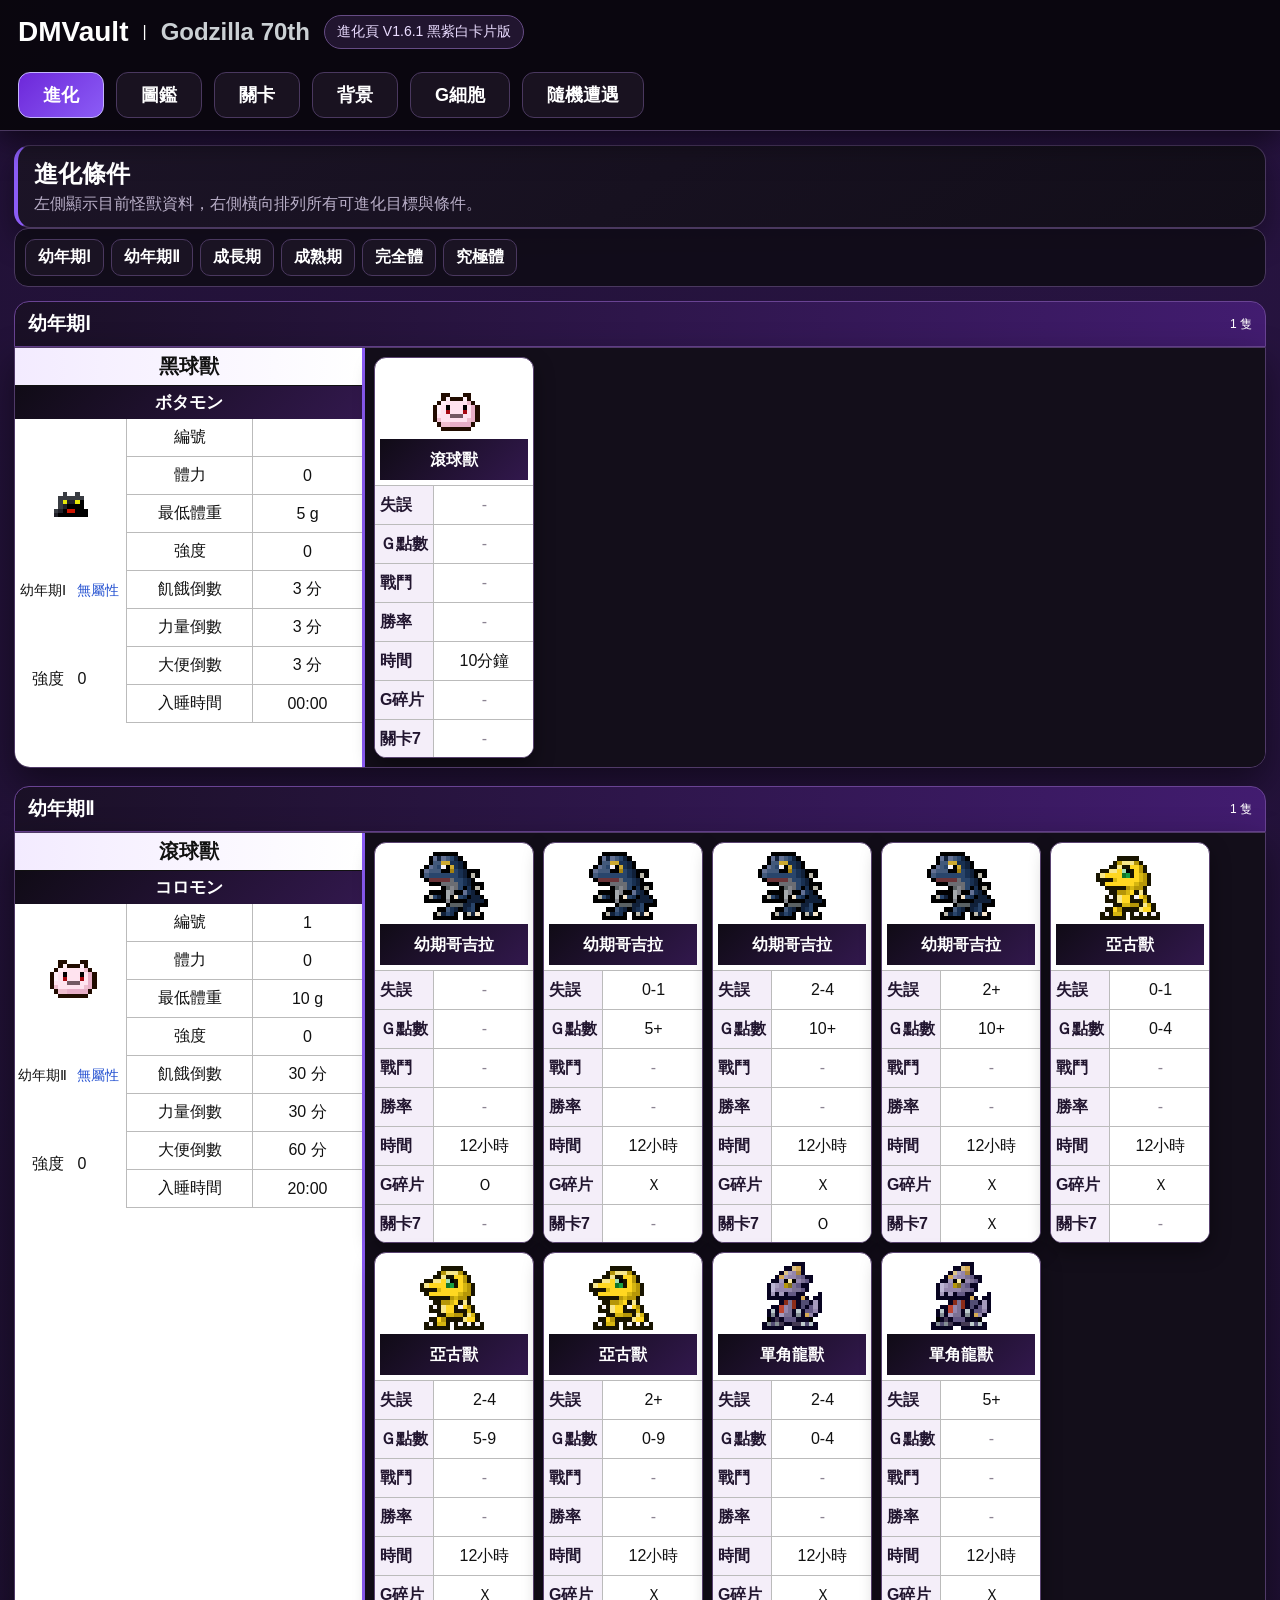
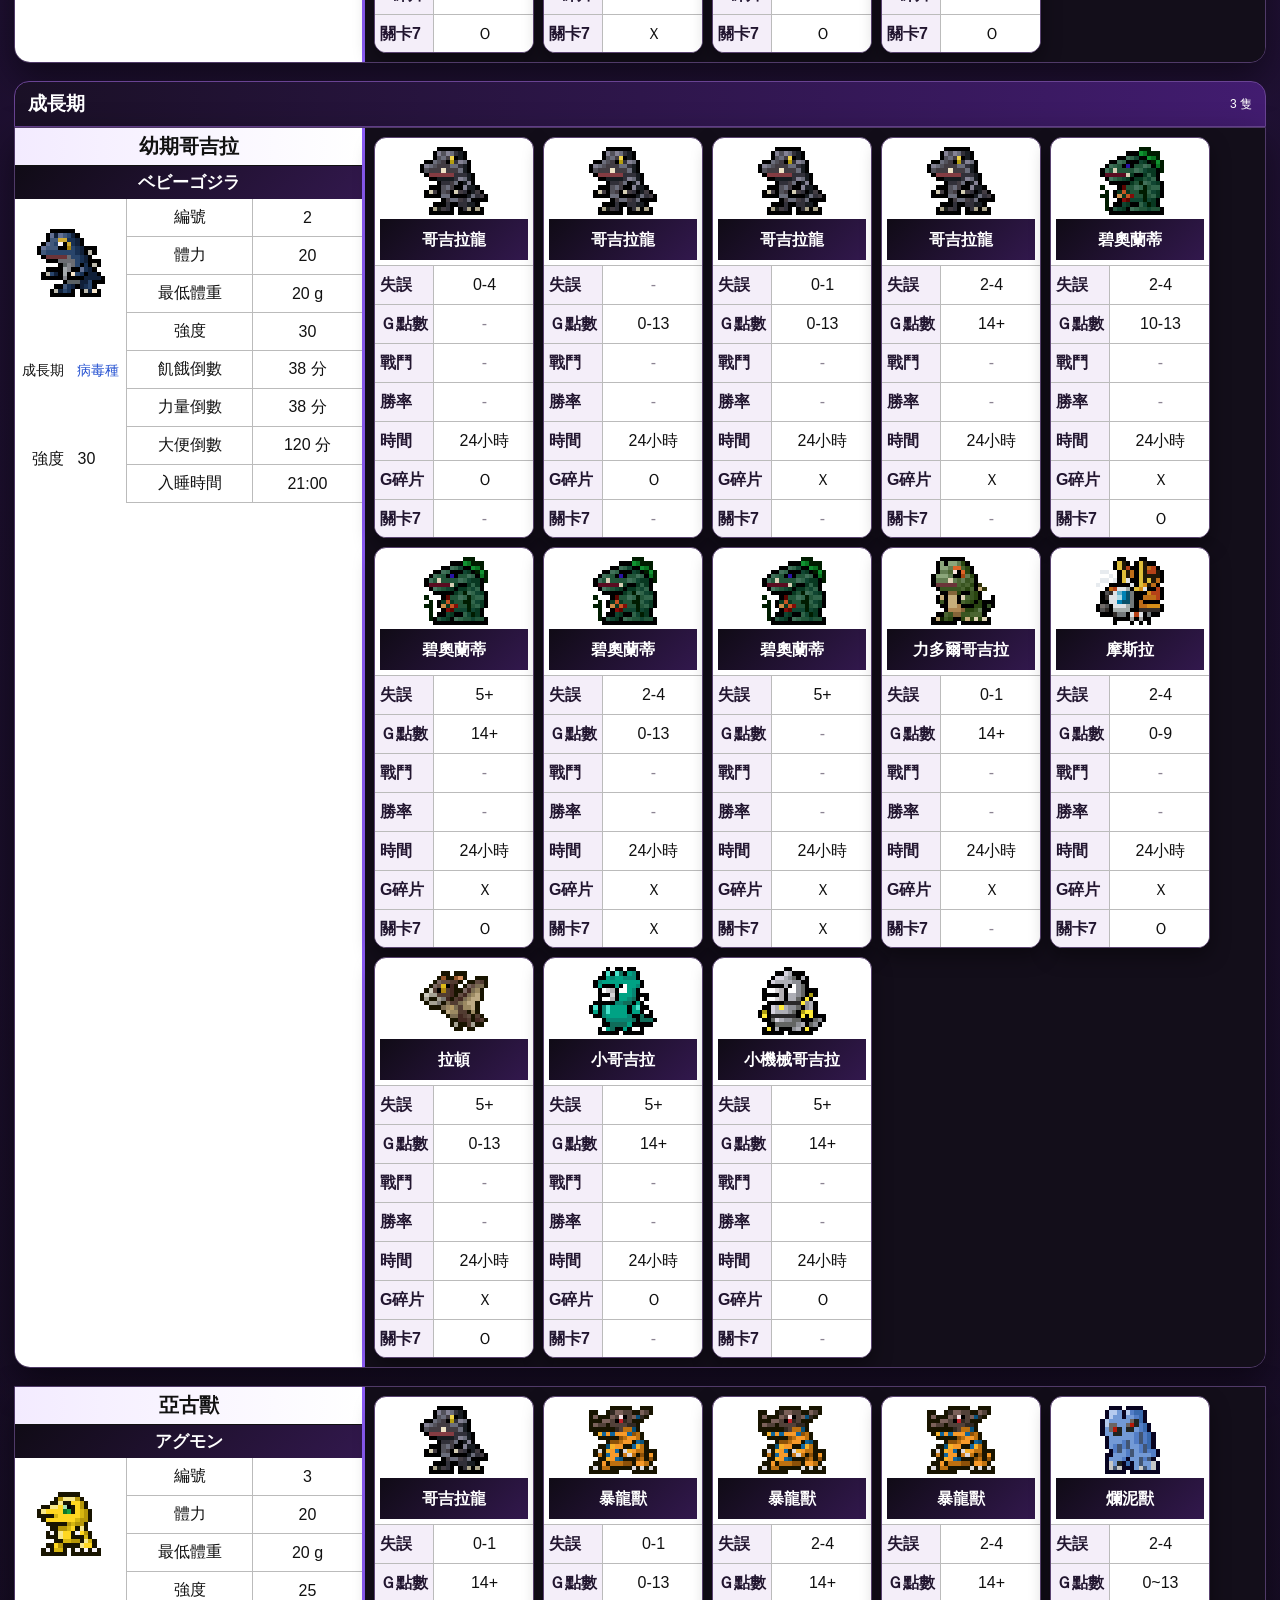
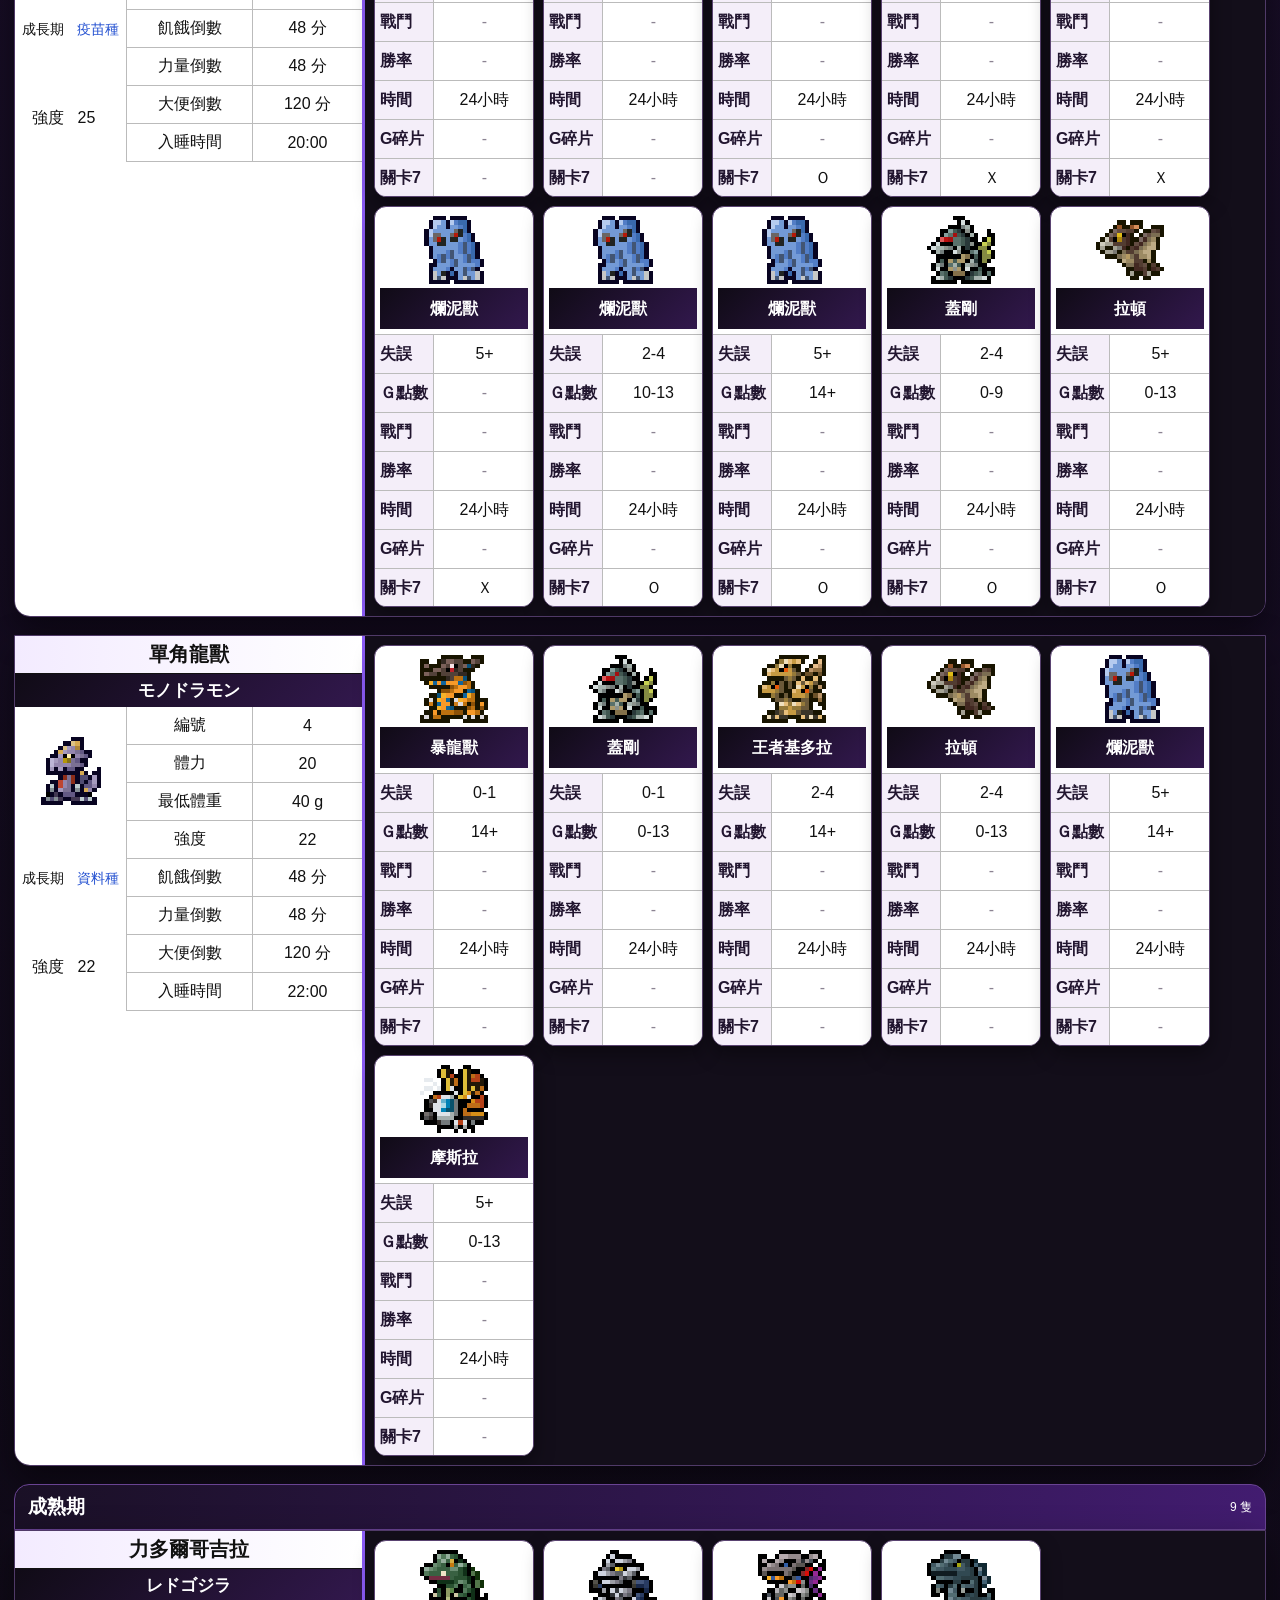
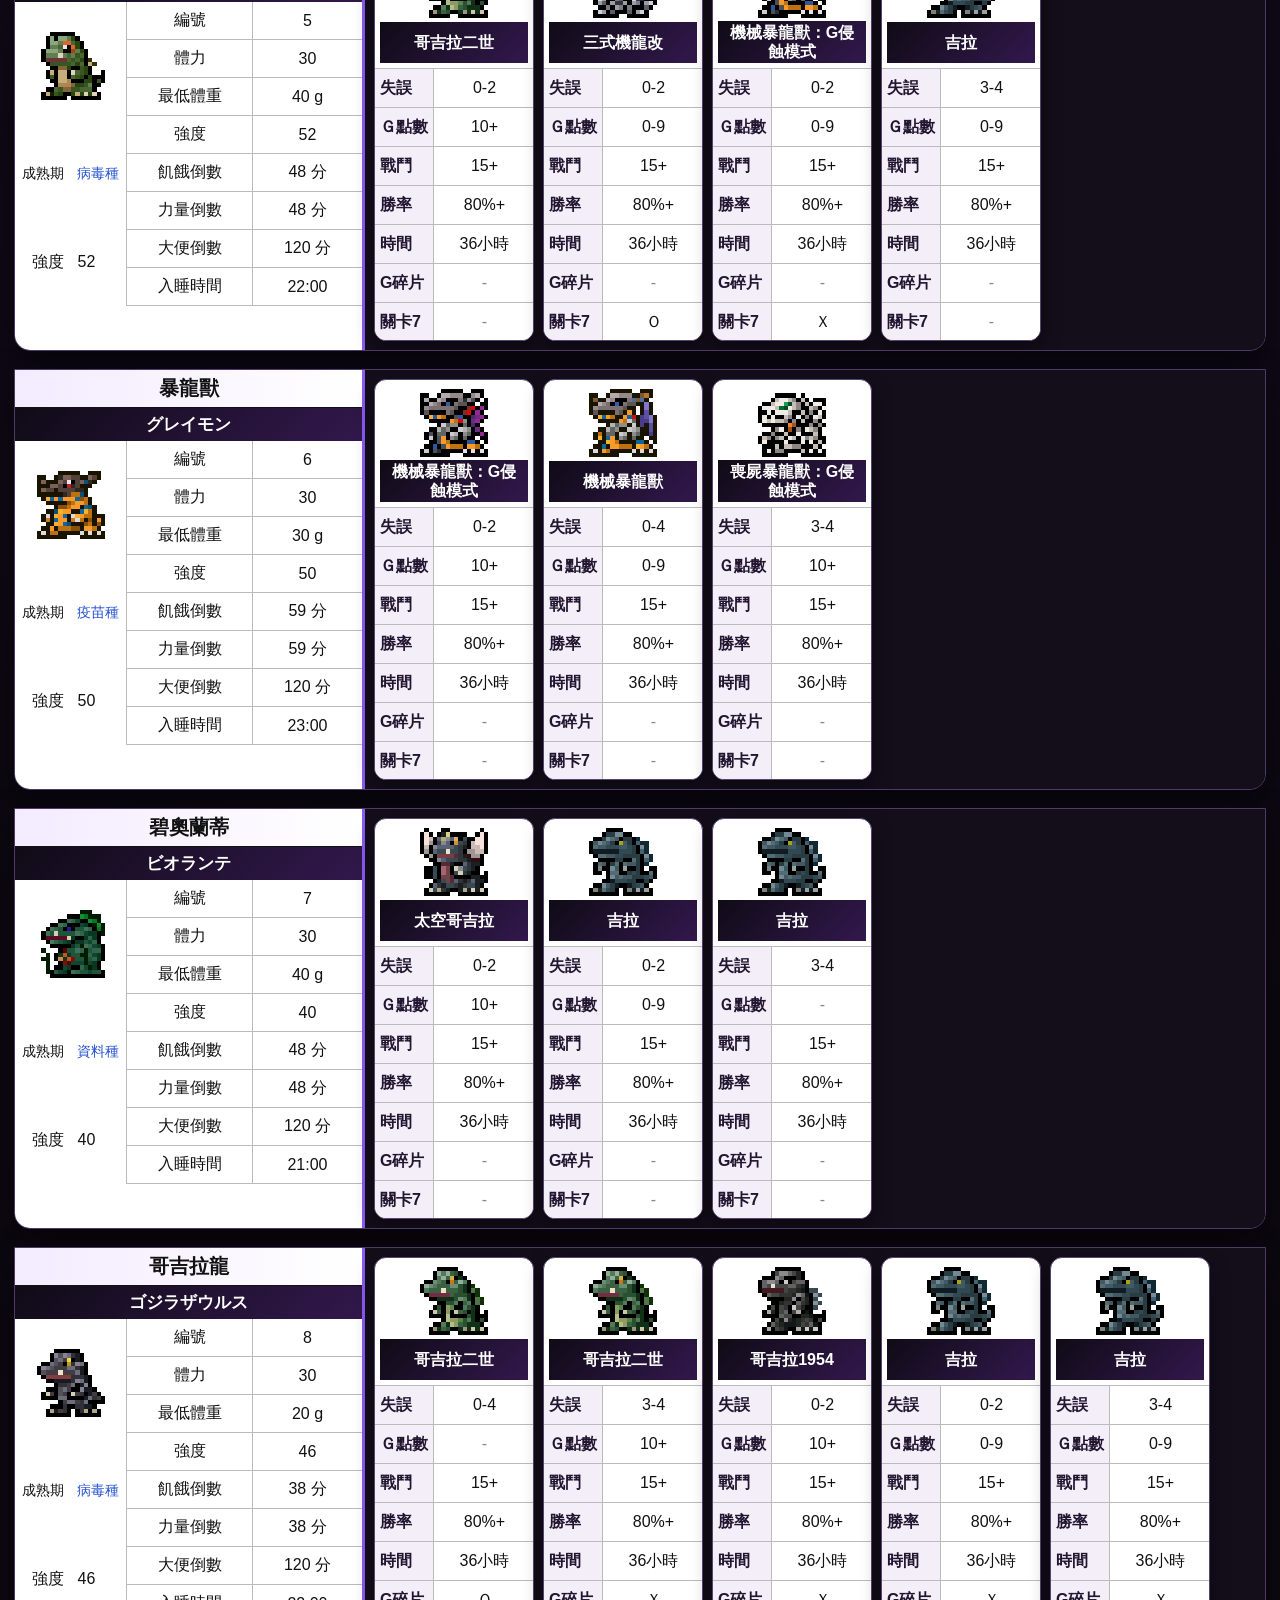
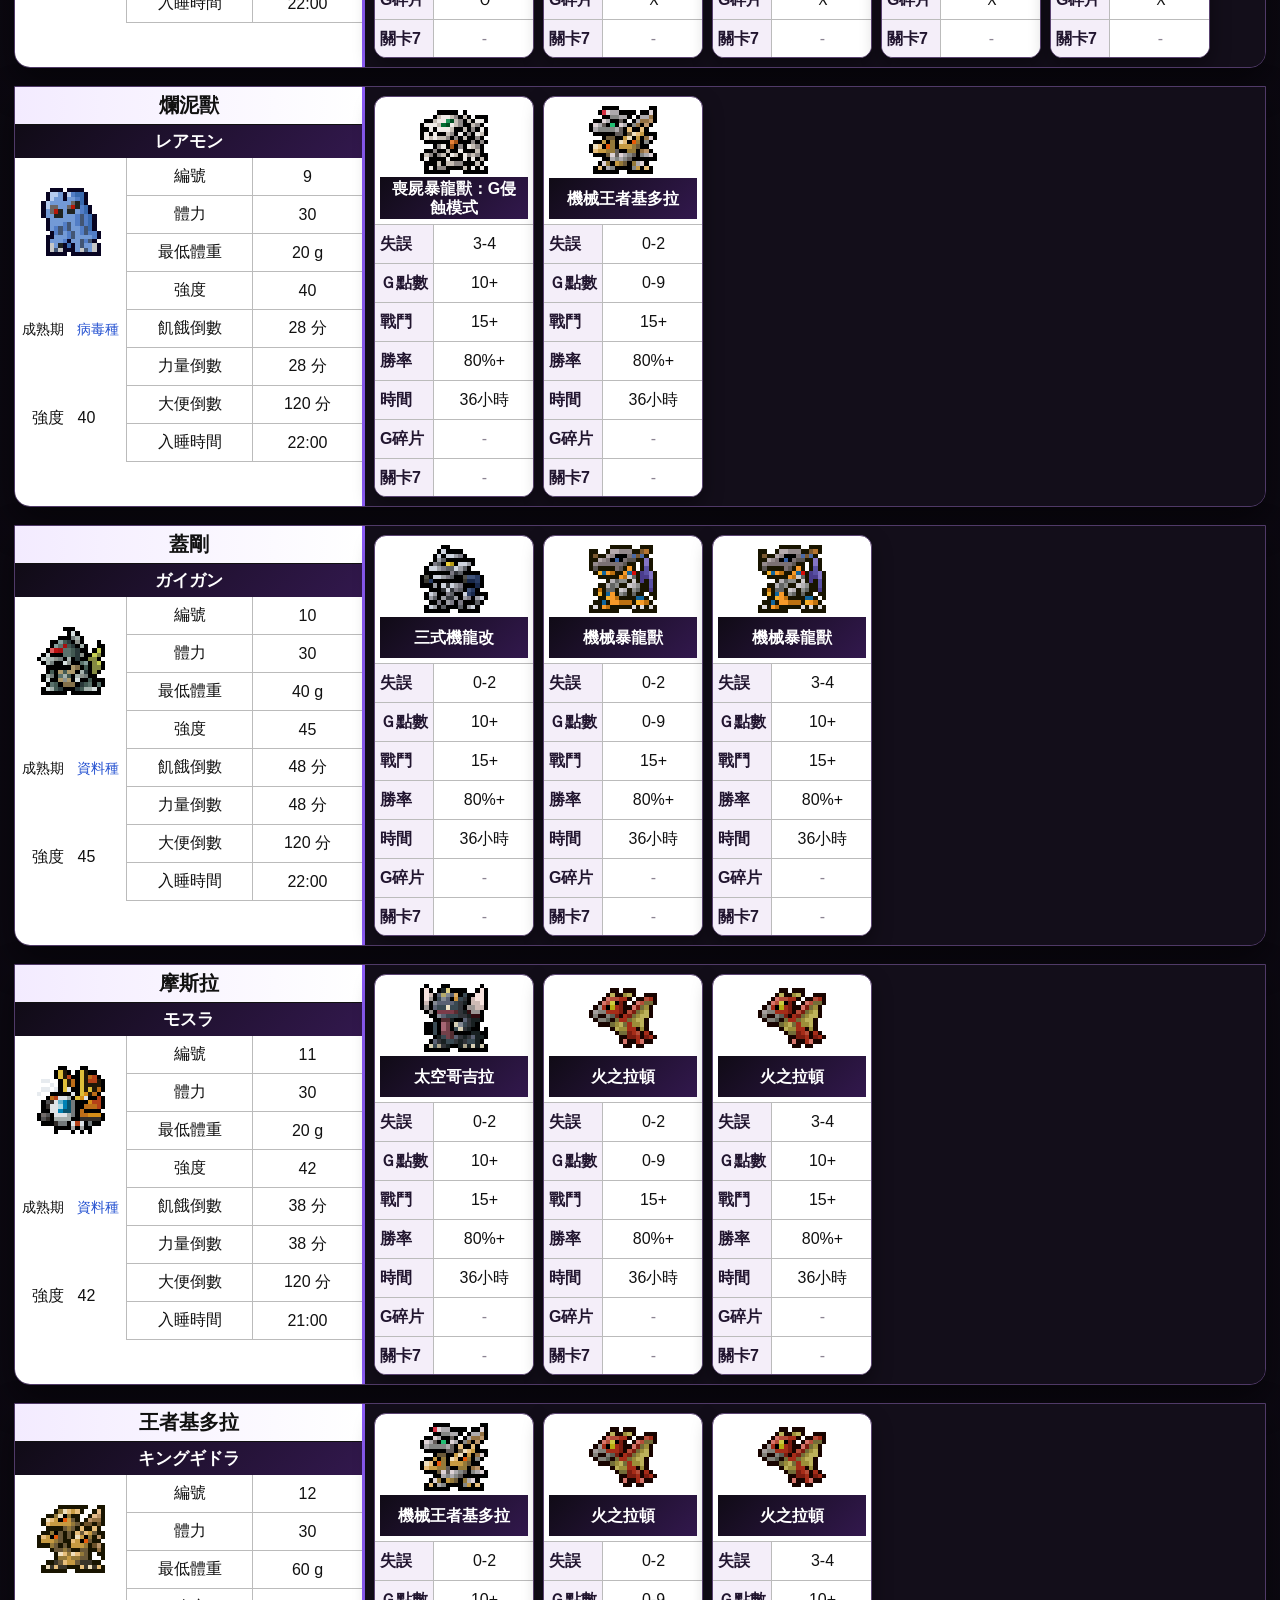
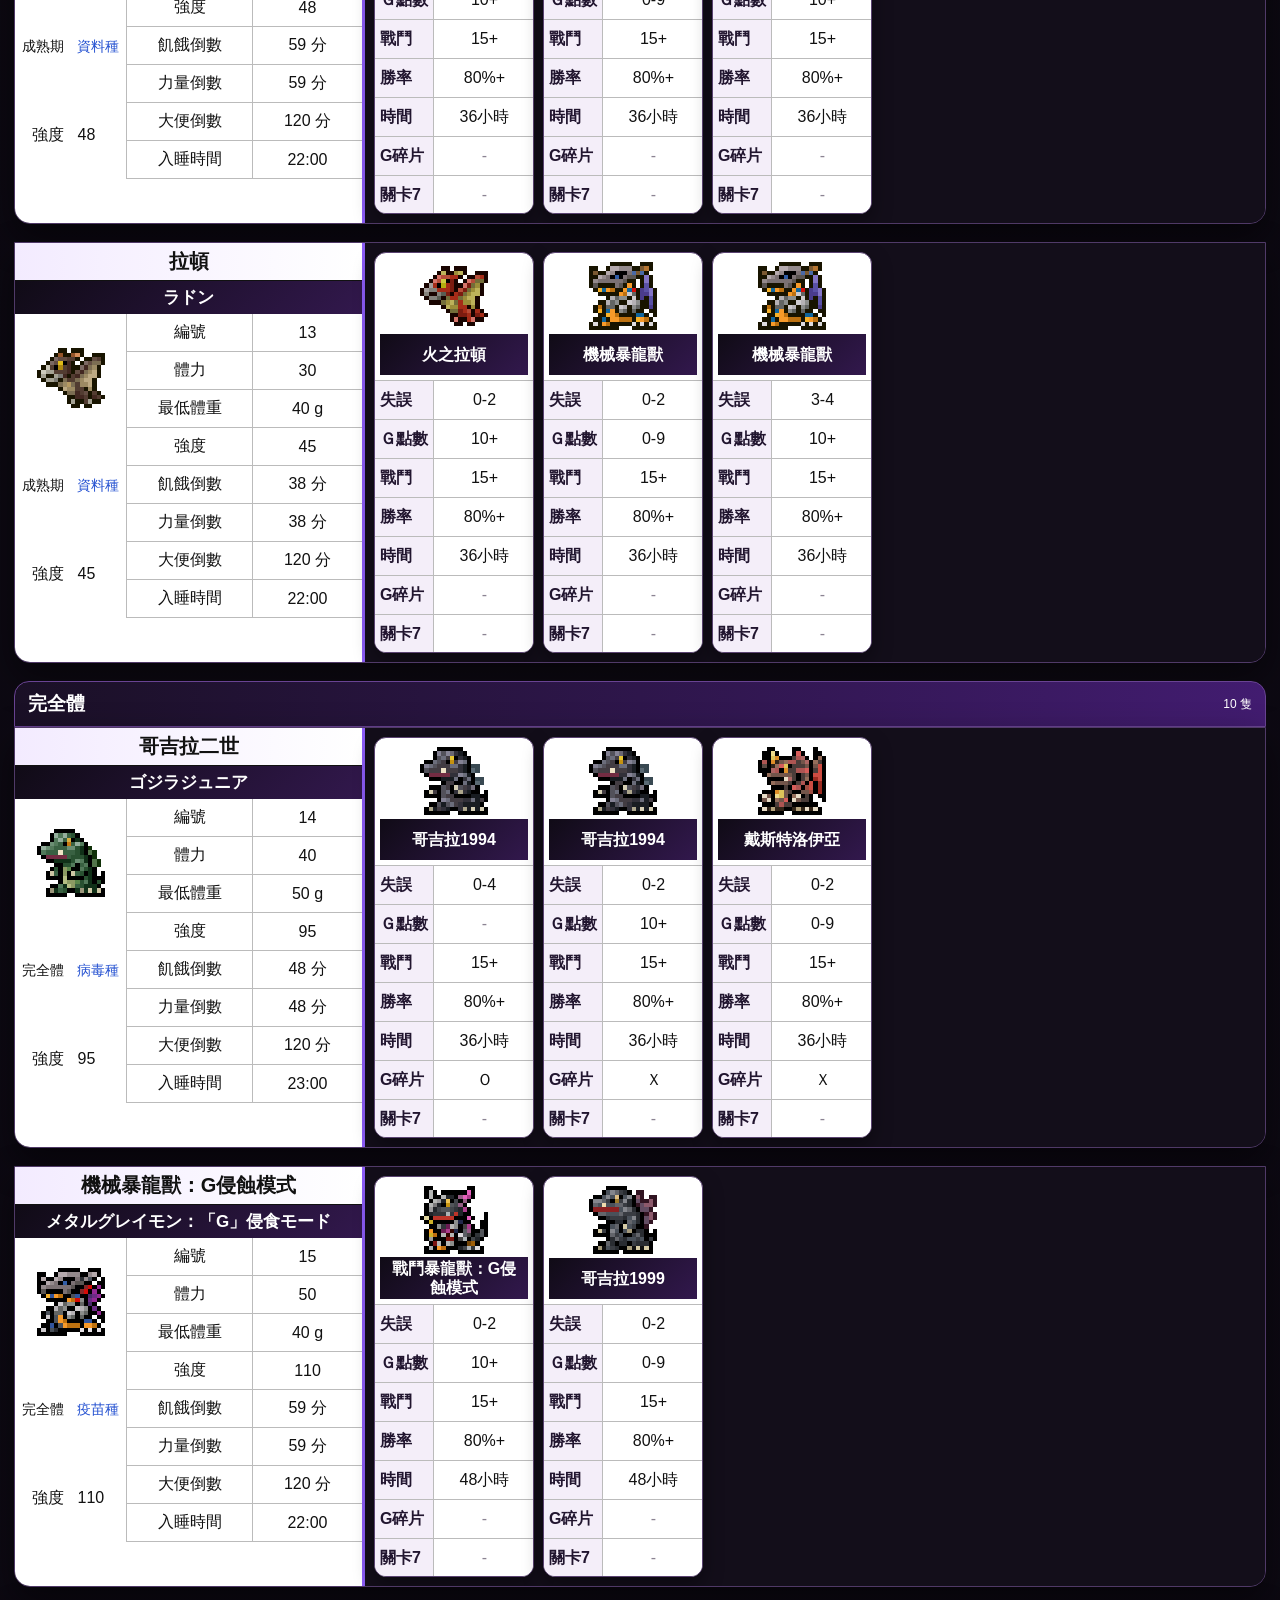
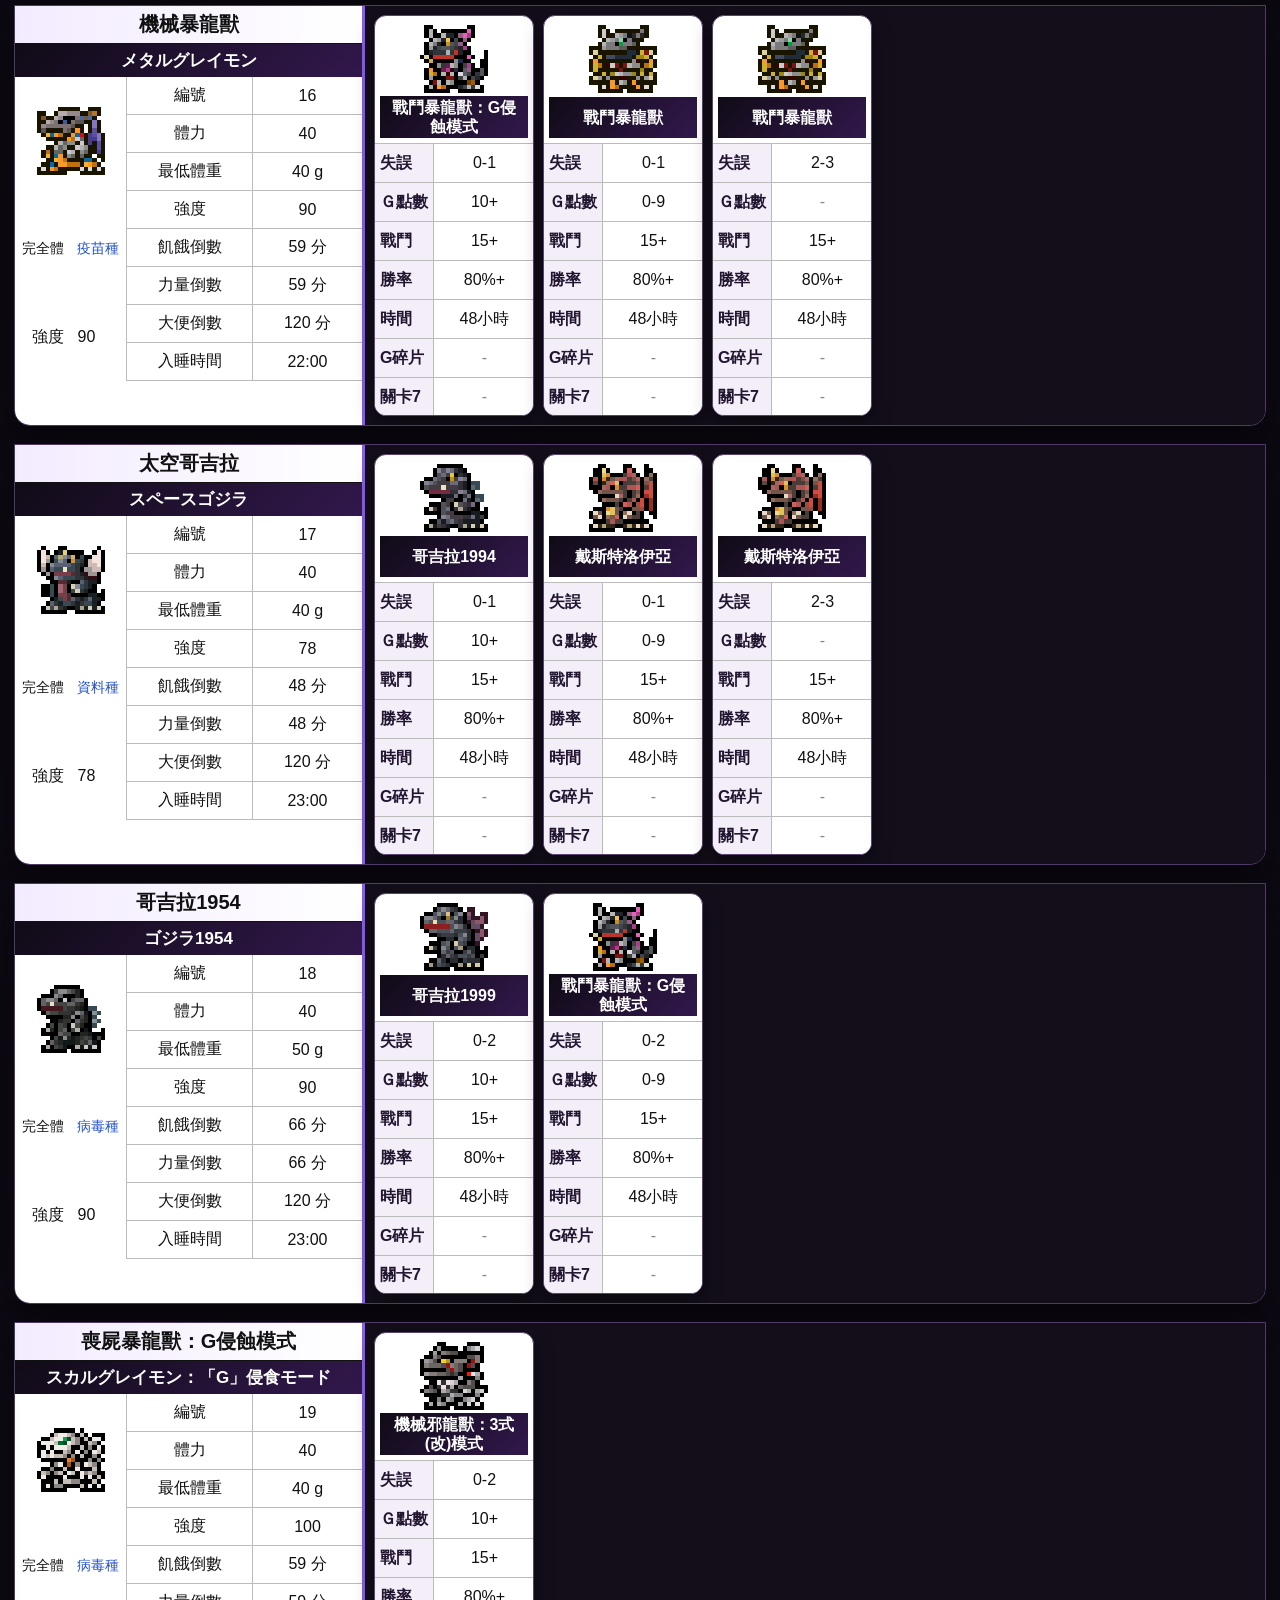
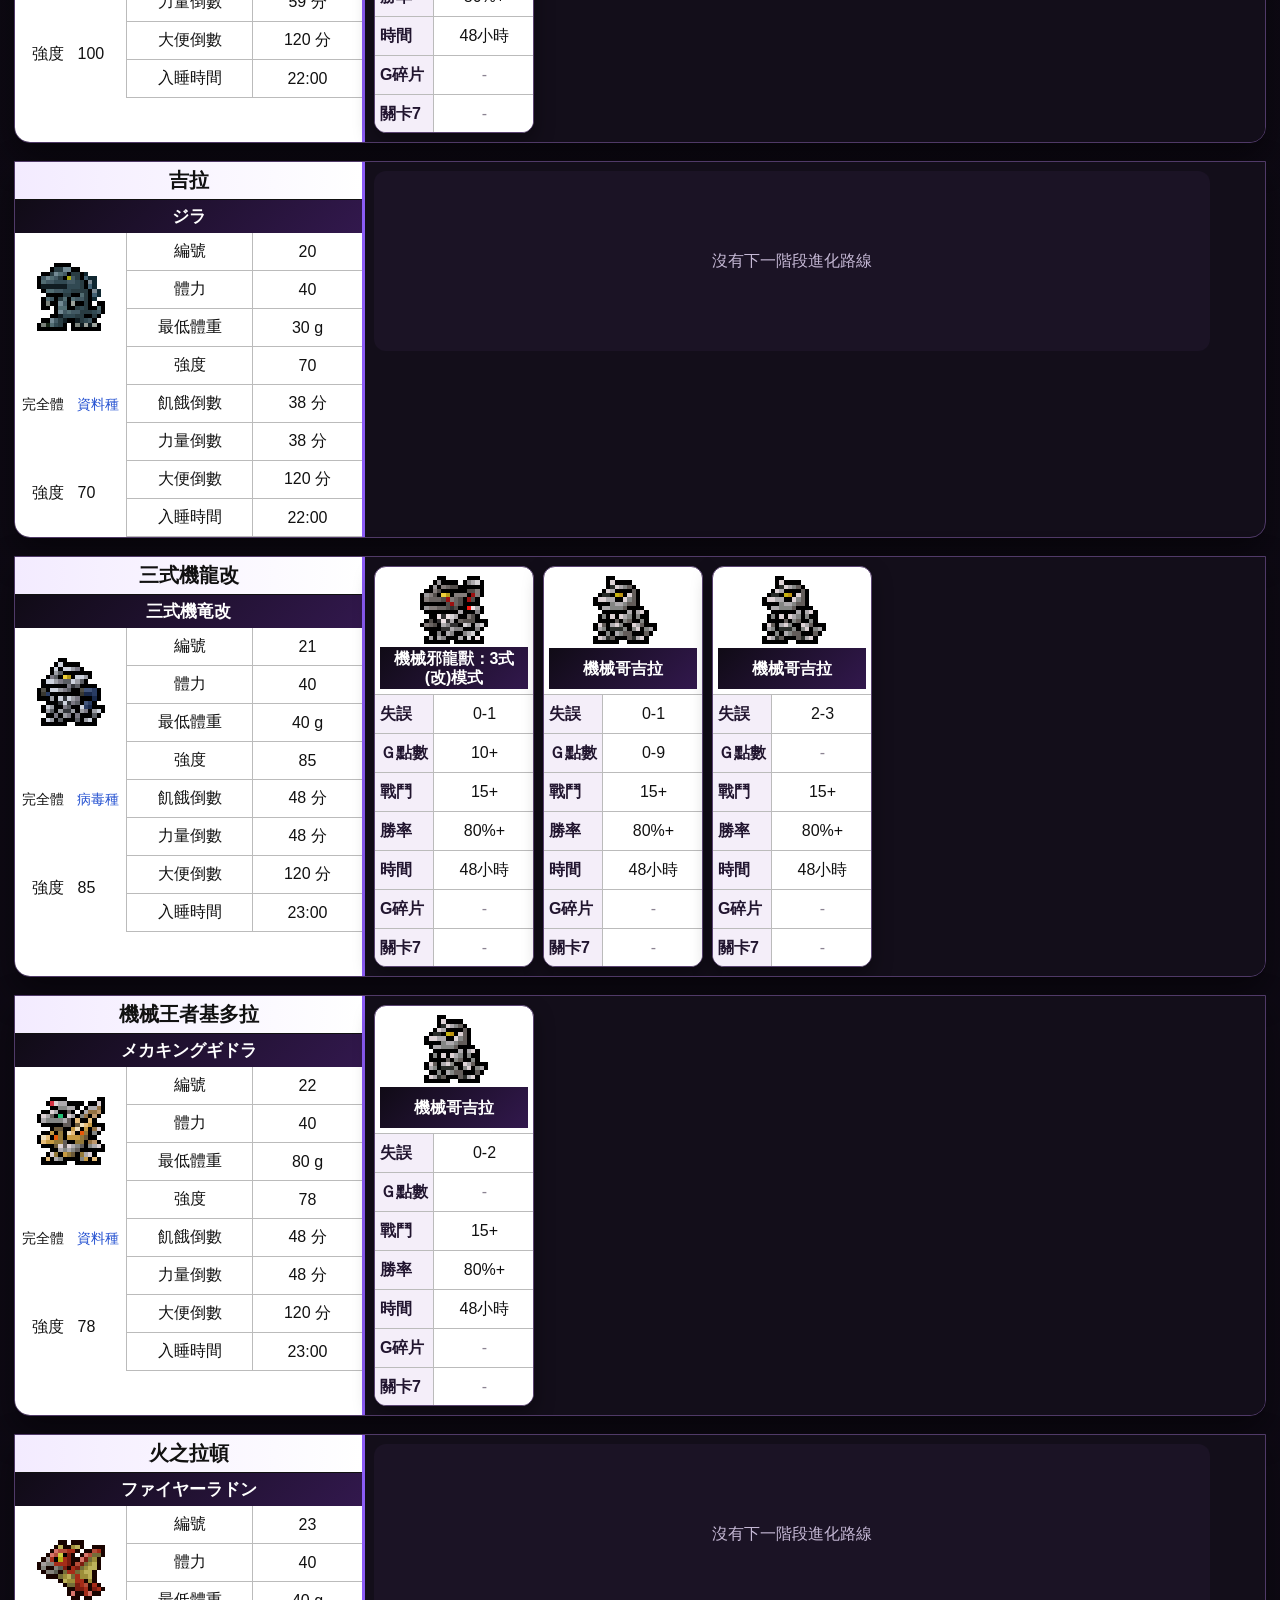
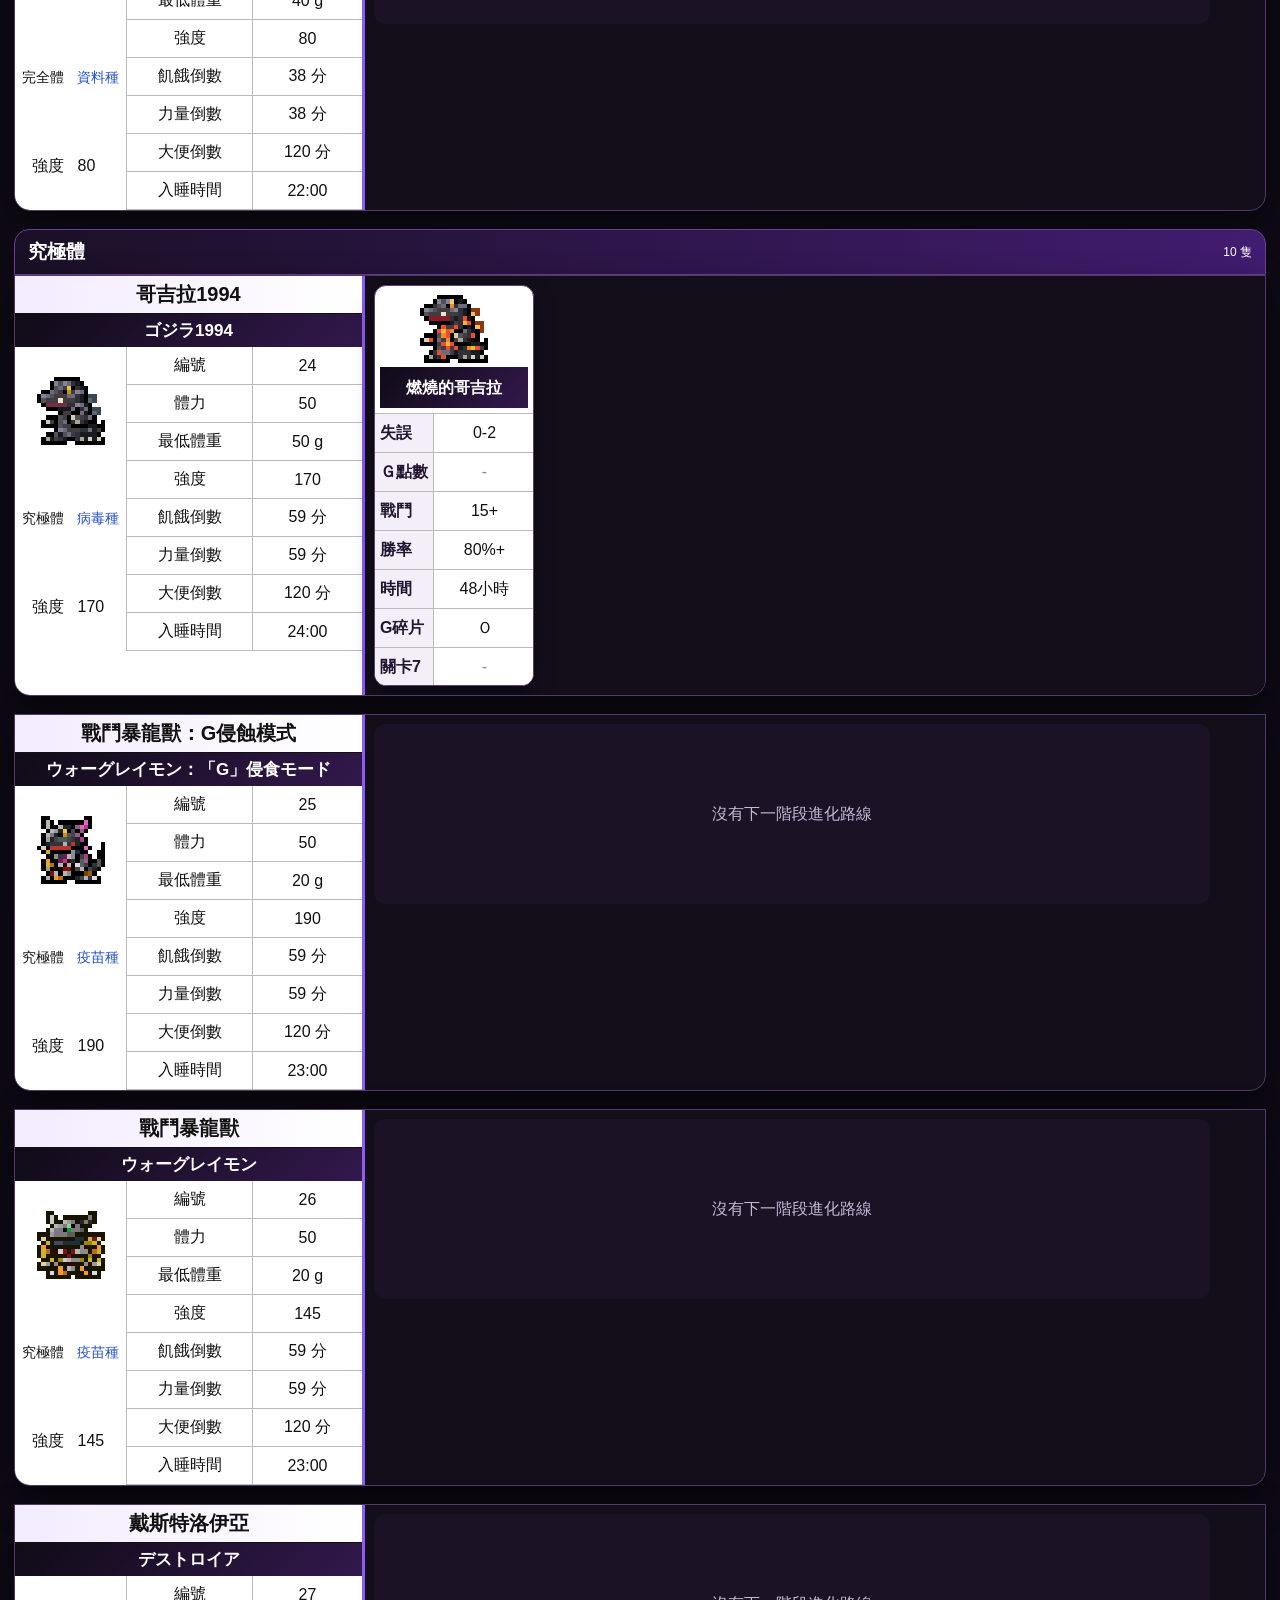
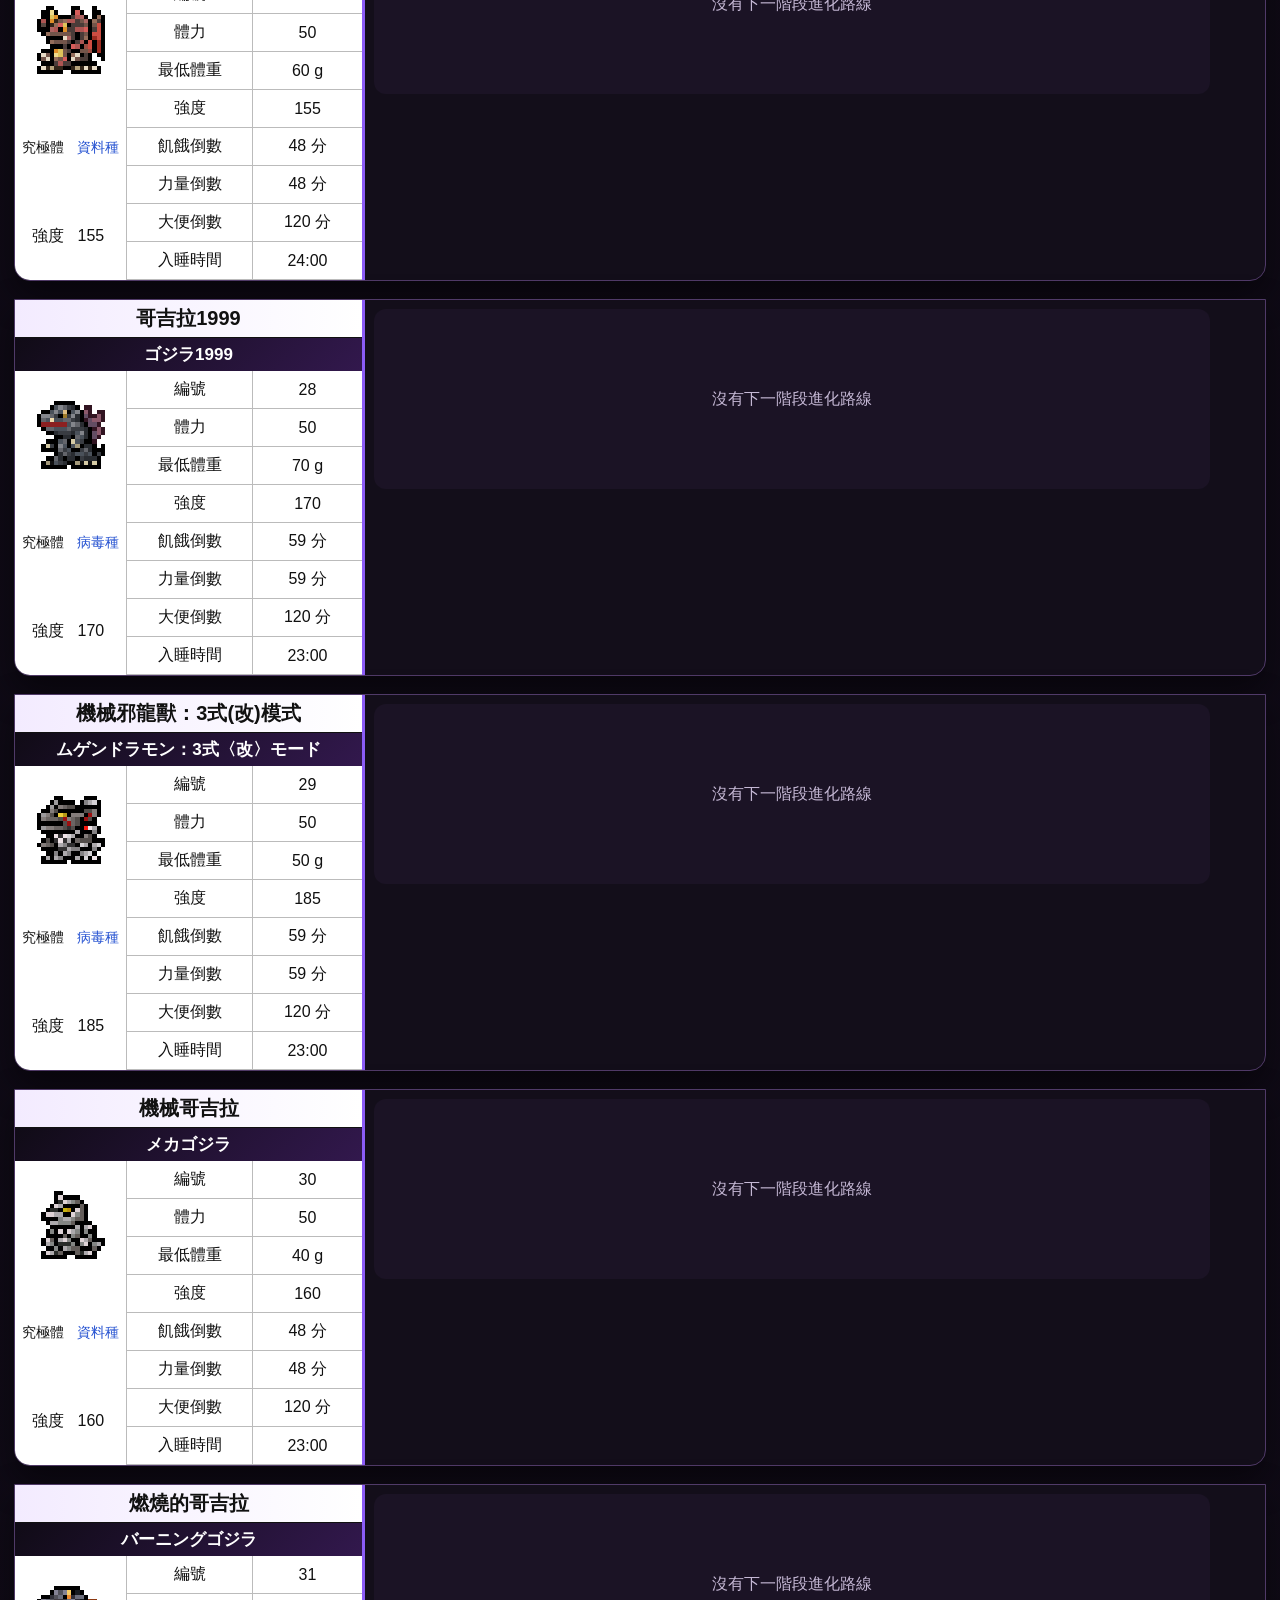
==== index.html @ 5bc2a304 "V2.2.2" ====
<!DOCTYPE html>

<html lang="zh-Hant"><head><meta charset="utf-8"/><meta content="width=device-width,initial-scale=1" name="viewport"/><title>進化｜DMVault Godzilla 70th</title><link href="shared.css" rel="stylesheet"/><link href="evolution.css" rel="stylesheet"/><style>.evolution-sheet:target{outline:5px solid #8b5cf6;outline-offset:4px;box-shadow:0 0 28px #7c3aed88}.evolution-sheet{scroll-margin-top:190px}</style></head><body>
<header class="site-header"><div class="brand-row"><strong>DMVault</strong><span>|</span><b>Godzilla 70th</b><em>進化頁 V1.6.1 黑紫白卡片版</em></div><nav class="main-nav"><a class="active" href="index.html">進化</a><a href="dex.html">圖鑑</a><a href="stage.html">關卡</a><a href="background.html">背景</a><a href="gcell.html">G細胞</a><a href="encounter.html">隨機遭遇</a></nav></header>
<main class="evo-main"><div class="intro"><h1>進化條件</h1><p>左側顯示目前怪獸資料，右側橫向排列所有可進化目標與條件。</p></div><nav class="stage-nav"><a href="#stage-1">幼年期Ⅰ</a><a href="#stage-2">幼年期Ⅱ</a><a href="#stage-3">成長期</a><a href="#stage-4">成熟期</a><a href="#stage-5">完全體</a><a href="#stage-6">究極體</a></nav><section class="stage-section" id="stage-1"><h2 class="stage-heading"><span>幼年期Ⅰ</span><small>1 隻</small></h2><article class="evolution-sheet" id="monster-0"><div class="sheet-row"><section class="source-panel"><div class="source-title-zh">黑球獸</div><div class="source-title-jp">ボタモン</div><div class="source-body"><div class="source-side"><div class="source-sprite sprite"><img alt="黑球獸" src="assets/data2_a1_000.png"/></div><div class="stage-tag">幼年期Ⅰ</div><div class="attribute-tag">無屬性</div><div class="strength-label">強度</div><div class="strength-value">0</div></div><div class="source-stats"><div class="stat-label">編號</div><div class="stat-value"></div><div class="stat-label">體力</div><div class="stat-value">0</div><div class="stat-label">最低體重</div><div class="stat-value">5 g</div><div class="stat-label">強度</div><div class="stat-value">0</div><div class="stat-label">飢餓倒數</div><div class="stat-value">3 分</div><div class="stat-label">力量倒數</div><div class="stat-value">3 分</div><div class="stat-label">大便倒數</div><div class="stat-value">3 分</div><div class="stat-label">入睡時間</div><div class="stat-value">00:00</div></div></div></section><section class="route-area" style="--route-columns:1"><div class="route-column"><div class="route-head"><span class="route-sprite sprite"><img alt="滾球獸" src="assets/data2_a2_002.png"/></span><strong>滾球獸</strong></div><div class="route-fields"><div class="route-label">失誤</div><div class="route-value muted">-</div><div class="route-label">Ｇ點數</div><div class="route-value muted">-</div><div class="route-label">戰鬥</div><div class="route-value muted">-</div><div class="route-label">勝率</div><div class="route-value muted">-</div><div class="route-label">時間</div><div class="route-value">10分鐘</div><div class="route-label">G碎片</div><div class="route-value muted">-</div><div class="route-label">關卡7</div><div class="route-value muted">-</div></div></div></section></div></article></section><section class="stage-section" id="stage-2"><h2 class="stage-heading"><span>幼年期Ⅱ</span><small>1 隻</small></h2><article class="evolution-sheet" id="monster-1"><div class="sheet-row"><section class="source-panel"><div class="source-title-zh">滾球獸</div><div class="source-title-jp">コロモン</div><div class="source-body"><div class="source-side"><div class="source-sprite sprite"><img alt="滾球獸" src="assets/data2_a2_002.png"/></div><div class="stage-tag">幼年期Ⅱ</div><div class="attribute-tag">無屬性</div><div class="strength-label">強度</div><div class="strength-value">0</div></div><div class="source-stats"><div class="stat-label">編號</div><div class="stat-value">1</div><div class="stat-label">體力</div><div class="stat-value">0</div><div class="stat-label">最低體重</div><div class="stat-value">10 g</div><div class="stat-label">強度</div><div class="stat-value">0</div><div class="stat-label">飢餓倒數</div><div class="stat-value">30 分</div><div class="stat-label">力量倒數</div><div class="stat-value">30 分</div><div class="stat-label">大便倒數</div><div class="stat-value">60 分</div><div class="stat-label">入睡時間</div><div class="stat-value">20:00</div></div></div></section><section class="route-area" style="--route-columns:9"><div class="route-column"><div class="route-head"><span class="route-sprite sprite"><img alt="幼期哥吉拉" src="assets/data2_a3_004.png"/></span><strong>幼期哥吉拉</strong></div><div class="route-fields"><div class="route-label">失誤</div><div class="route-value muted">-</div><div class="route-label">Ｇ點數</div><div class="route-value muted">-</div><div class="route-label">戰鬥</div><div class="route-value muted">-</div><div class="route-label">勝率</div><div class="route-value muted">-</div><div class="route-label">時間</div><div class="route-value">12小時</div><div class="route-label">G碎片</div><div class="route-value">Ｏ</div><div class="route-label">關卡7</div><div class="route-value muted">-</div></div></div><div class="route-column"><div class="route-head"><span class="route-sprite sprite"><img alt="幼期哥吉拉" src="assets/data2_a3_004.png"/></span><strong>幼期哥吉拉</strong></div><div class="route-fields"><div class="route-label">失誤</div><div class="route-value">0-1</div><div class="route-label">Ｇ點數</div><div class="route-value">5+</div><div class="route-label">戰鬥</div><div class="route-value muted">-</div><div class="route-label">勝率</div><div class="route-value muted">-</div><div class="route-label">時間</div><div class="route-value">12小時</div><div class="route-label">G碎片</div><div class="route-value">Ｘ</div><div class="route-label">關卡7</div><div class="route-value muted">-</div></div></div><div class="route-column"><div class="route-head"><span class="route-sprite sprite"><img alt="幼期哥吉拉" src="assets/data2_a3_004.png"/></span><strong>幼期哥吉拉</strong></div><div class="route-fields"><div class="route-label">失誤</div><div class="route-value">2-4</div><div class="route-label">Ｇ點數</div><div class="route-value">10+</div><div class="route-label">戰鬥</div><div class="route-value muted">-</div><div class="route-label">勝率</div><div class="route-value muted">-</div><div class="route-label">時間</div><div class="route-value">12小時</div><div class="route-label">G碎片</div><div class="route-value">Ｘ</div><div class="route-label">關卡7</div><div class="route-value">Ｏ</div></div></div><div class="route-column"><div class="route-head"><span class="route-sprite sprite"><img alt="幼期哥吉拉" src="assets/data2_a3_004.png"/></span><strong>幼期哥吉拉</strong></div><div class="route-fields"><div class="route-label">失誤</div><div class="route-value">2+</div><div class="route-label">Ｇ點數</div><div class="route-value">10+</div><div class="route-label">戰鬥</div><div class="route-value muted">-</div><div class="route-label">勝率</div><div class="route-value muted">-</div><div class="route-label">時間</div><div class="route-value">12小時</div><div class="route-label">G碎片</div><div class="route-value">Ｘ</div><div class="route-label">關卡7</div><div class="route-value">Ｘ</div></div></div><div class="route-column"><div class="route-head"><span class="route-sprite sprite"><img alt="亞古獸" src="assets/data2_a4_006.png"/></span><strong>亞古獸</strong></div><div class="route-fields"><div class="route-label">失誤</div><div class="route-value">0-1</div><div class="route-label">Ｇ點數</div><div class="route-value">0-4</div><div class="route-label">戰鬥</div><div class="route-value muted">-</div><div class="route-label">勝率</div><div class="route-value muted">-</div><div class="route-label">時間</div><div class="route-value">12小時</div><div class="route-label">G碎片</div><div class="route-value">Ｘ</div><div class="route-label">關卡7</div><div class="route-value muted">-</div></div></div><div class="route-column"><div class="route-head"><span class="route-sprite sprite"><img alt="亞古獸" src="assets/data2_a4_006.png"/></span><strong>亞古獸</strong></div><div class="route-fields"><div class="route-label">失誤</div><div class="route-value">2-4</div><div class="route-label">Ｇ點數</div><div class="route-value">5-9</div><div class="route-label">戰鬥</div><div class="route-value muted">-</div><div class="route-label">勝率</div><div class="route-value muted">-</div><div class="route-label">時間</div><div class="route-value">12小時</div><div class="route-label">G碎片</div><div class="route-value">Ｘ</div><div class="route-label">關卡7</div><div class="route-value">Ｏ</div></div></div><div class="route-column"><div class="route-head"><span class="route-sprite sprite"><img alt="亞古獸" src="assets/data2_a4_006.png"/></span><strong>亞古獸</strong></div><div class="route-fields"><div class="route-label">失誤</div><div class="route-value">2+</div><div class="route-label">Ｇ點數</div><div class="route-value">0-9</div><div class="route-label">戰鬥</div><div class="route-value muted">-</div><div class="route-label">勝率</div><div class="route-value muted">-</div><div class="route-label">時間</div><div class="route-value">12小時</div><div class="route-label">G碎片</div><div class="route-value">Ｘ</div><div class="route-label">關卡7</div><div class="route-value">Ｘ</div></div></div><div class="route-column"><div class="route-head"><span class="route-sprite sprite"><img alt="單角龍獸" src="assets/data2_a5_008.png"/></span><strong>單角龍獸</strong></div><div class="route-fields"><div class="route-label">失誤</div><div class="route-value">2-4</div><div class="route-label">Ｇ點數</div><div class="route-value">0-4</div><div class="route-label">戰鬥</div><div class="route-value muted">-</div><div class="route-label">勝率</div><div class="route-value muted">-</div><div class="route-label">時間</div><div class="route-value">12小時</div><div class="route-label">G碎片</div><div class="route-value">Ｘ</div><div class="route-label">關卡7</div><div class="route-value">Ｏ</div></div></div><div class="route-column"><div class="route-head"><span class="route-sprite sprite"><img alt="單角龍獸" src="assets/data2_a5_008.png"/></span><strong>單角龍獸</strong></div><div class="route-fields"><div class="route-label">失誤</div><div class="route-value">5+</div><div class="route-label">Ｇ點數</div><div class="route-value muted">-</div><div class="route-label">戰鬥</div><div class="route-value muted">-</div><div class="route-label">勝率</div><div class="route-value muted">-</div><div class="route-label">時間</div><div class="route-value">12小時</div><div class="route-label">G碎片</div><div class="route-value">Ｘ</div><div class="route-label">關卡7</div><div class="route-value">Ｏ</div></div></div></section></div></article></section><section class="stage-section" id="stage-3"><h2 class="stage-heading"><span>成長期</span><small>3 隻</small></h2><article class="evolution-sheet" id="monster-2"><div class="sheet-row"><section class="source-panel"><div class="source-title-zh">幼期哥吉拉</div><div class="source-title-jp">ベビーゴジラ</div><div class="source-body"><div class="source-side"><div class="source-sprite sprite"><img alt="幼期哥吉拉" src="assets/data2_a3_004.png"/></div><div class="stage-tag">成長期</div><div class="attribute-tag">病毒種</div><div class="strength-label">強度</div><div class="strength-value">30</div></div><div class="source-stats"><div class="stat-label">編號</div><div class="stat-value">2</div><div class="stat-label">體力</div><div class="stat-value">20</div><div class="stat-label">最低體重</div><div class="stat-value">20 g</div><div class="stat-label">強度</div><div class="stat-value">30</div><div class="stat-label">飢餓倒數</div><div class="stat-value">38 分</div><div class="stat-label">力量倒數</div><div class="stat-value">38 分</div><div class="stat-label">大便倒數</div><div class="stat-value">120 分</div><div class="stat-label">入睡時間</div><div class="stat-value">21:00</div></div></div></section><section class="route-area" style="--route-columns:13"><div class="route-column"><div class="route-head"><span class="route-sprite sprite"><img alt="哥吉拉龍" src="assets/data2_a9_016.png"/></span><strong>哥吉拉龍</strong></div><div class="route-fields"><div class="route-label">失誤</div><div class="route-value">0-4</div><div class="route-label">Ｇ點數</div><div class="route-value muted">-</div><div class="route-label">戰鬥</div><div class="route-value muted">-</div><div class="route-label">勝率</div><div class="route-value muted">-</div><div class="route-label">時間</div><div class="route-value">24小時</div><div class="route-label">G碎片</div><div class="route-value">Ｏ</div><div class="route-label">關卡7</div><div class="route-value muted">-</div></div></div><div class="route-column"><div class="route-head"><span class="route-sprite sprite"><img alt="哥吉拉龍" src="assets/data2_a9_016.png"/></span><strong>哥吉拉龍</strong></div><div class="route-fields"><div class="route-label">失誤</div><div class="route-value muted">-</div><div class="route-label">Ｇ點數</div><div class="route-value">0-13</div><div class="route-label">戰鬥</div><div class="route-value muted">-</div><div class="route-label">勝率</div><div class="route-value muted">-</div><div class="route-label">時間</div><div class="route-value">24小時</div><div class="route-label">G碎片</div><div class="route-value">Ｏ</div><div class="route-label">關卡7</div><div class="route-value muted">-</div></div></div><div class="route-column"><div class="route-head"><span class="route-sprite sprite"><img alt="哥吉拉龍" src="assets/data2_a9_016.png"/></span><strong>哥吉拉龍</strong></div><div class="route-fields"><div class="route-label">失誤</div><div class="route-value">0-1</div><div class="route-label">Ｇ點數</div><div class="route-value">0-13</div><div class="route-label">戰鬥</div><div class="route-value muted">-</div><div class="route-label">勝率</div><div class="route-value muted">-</div><div class="route-label">時間</div><div class="route-value">24小時</div><div class="route-label">G碎片</div><div class="route-value">Ｘ</div><div class="route-label">關卡7</div><div class="route-value muted">-</div></div></div><div class="route-column"><div class="route-head"><span class="route-sprite sprite"><img alt="哥吉拉龍" src="assets/data2_a9_016.png"/></span><strong>哥吉拉龍</strong></div><div class="route-fields"><div class="route-label">失誤</div><div class="route-value">2-4</div><div class="route-label">Ｇ點數</div><div class="route-value">14+</div><div class="route-label">戰鬥</div><div class="route-value muted">-</div><div class="route-label">勝率</div><div class="route-value muted">-</div><div class="route-label">時間</div><div class="route-value">24小時</div><div class="route-label">G碎片</div><div class="route-value">Ｘ</div><div class="route-label">關卡7</div><div class="route-value muted">-</div></div></div><div class="route-column"><div class="route-head"><span class="route-sprite sprite"><img alt="碧奧蘭蒂" src="assets/data2_a8_014.png"/></span><strong>碧奧蘭蒂</strong></div><div class="route-fields"><div class="route-label">失誤</div><div class="route-value">2-4</div><div class="route-label">Ｇ點數</div><div class="route-value">10-13</div><div class="route-label">戰鬥</div><div class="route-value muted">-</div><div class="route-label">勝率</div><div class="route-value muted">-</div><div class="route-label">時間</div><div class="route-value">24小時</div><div class="route-label">G碎片</div><div class="route-value">Ｘ</div><div class="route-label">關卡7</div><div class="route-value">Ｏ</div></div></div><div class="route-column"><div class="route-head"><span class="route-sprite sprite"><img alt="碧奧蘭蒂" src="assets/data2_a8_014.png"/></span><strong>碧奧蘭蒂</strong></div><div class="route-fields"><div class="route-label">失誤</div><div class="route-value">5+</div><div class="route-label">Ｇ點數</div><div class="route-value">14+</div><div class="route-label">戰鬥</div><div class="route-value muted">-</div><div class="route-label">勝率</div><div class="route-value muted">-</div><div class="route-label">時間</div><div class="route-value">24小時</div><div class="route-label">G碎片</div><div class="route-value">Ｘ</div><div class="route-label">關卡7</div><div class="route-value">Ｏ</div></div></div><div class="route-column"><div class="route-head"><span class="route-sprite sprite"><img alt="碧奧蘭蒂" src="assets/data2_a8_014.png"/></span><strong>碧奧蘭蒂</strong></div><div class="route-fields"><div class="route-label">失誤</div><div class="route-value">2-4</div><div class="route-label">Ｇ點數</div><div class="route-value">0-13</div><div class="route-label">戰鬥</div><div class="route-value muted">-</div><div class="route-label">勝率</div><div class="route-value muted">-</div><div class="route-label">時間</div><div class="route-value">24小時</div><div class="route-label">G碎片</div><div class="route-value">Ｘ</div><div class="route-label">關卡7</div><div class="route-value">Ｘ</div></div></div><div class="route-column"><div class="route-head"><span class="route-sprite sprite"><img alt="碧奧蘭蒂" src="assets/data2_a8_014.png"/></span><strong>碧奧蘭蒂</strong></div><div class="route-fields"><div class="route-label">失誤</div><div class="route-value">5+</div><div class="route-label">Ｇ點數</div><div class="route-value muted">-</div><div class="route-label">戰鬥</div><div class="route-value muted">-</div><div class="route-label">勝率</div><div class="route-value muted">-</div><div class="route-label">時間</div><div class="route-value">24小時</div><div class="route-label">G碎片</div><div class="route-value">Ｘ</div><div class="route-label">關卡7</div><div class="route-value">Ｘ</div></div></div><div class="route-column"><div class="route-head"><span class="route-sprite sprite"><img alt="力多爾哥吉拉" src="assets/data2_a6_010.png"/></span><strong>力多爾哥吉拉</strong></div><div class="route-fields"><div class="route-label">失誤</div><div class="route-value">0-1</div><div class="route-label">Ｇ點數</div><div class="route-value">14+</div><div class="route-label">戰鬥</div><div class="route-value muted">-</div><div class="route-label">勝率</div><div class="route-value muted">-</div><div class="route-label">時間</div><div class="route-value">24小時</div><div class="route-label">G碎片</div><div class="route-value">Ｘ</div><div class="route-label">關卡7</div><div class="route-value muted">-</div></div></div><div class="route-column"><div class="route-head"><span class="route-sprite sprite"><img alt="摩斯拉" src="assets/data2_a12_022.png"/></span><strong>摩斯拉</strong></div><div class="route-fields"><div class="route-label">失誤</div><div class="route-value">2-4</div><div class="route-label">Ｇ點數</div><div class="route-value">0-9</div><div class="route-label">戰鬥</div><div class="route-value muted">-</div><div class="route-label">勝率</div><div class="route-value muted">-</div><div class="route-label">時間</div><div class="route-value">24小時</div><div class="route-label">G碎片</div><div class="route-value">Ｘ</div><div class="route-label">關卡7</div><div class="route-value">Ｏ</div></div></div><div class="route-column"><div class="route-head"><span class="route-sprite sprite"><img alt="拉頓" src="assets/data2_a14_026.png"/></span><strong>拉頓</strong></div><div class="route-fields"><div class="route-label">失誤</div><div class="route-value">5+</div><div class="route-label">Ｇ點數</div><div class="route-value">0-13</div><div class="route-label">戰鬥</div><div class="route-value muted">-</div><div class="route-label">勝率</div><div class="route-value muted">-</div><div class="route-label">時間</div><div class="route-value">24小時</div><div class="route-label">G碎片</div><div class="route-value">Ｘ</div><div class="route-label">關卡7</div><div class="route-value">Ｏ</div></div></div><div class="route-column"><div class="route-head"><span class="route-sprite sprite"><img alt="小哥吉拉" src="assets/data2_a33_064.png"/></span><strong>小哥吉拉</strong></div><div class="route-fields"><div class="route-label">失誤</div><div class="route-value">5+</div><div class="route-label">Ｇ點數</div><div class="route-value">14+</div><div class="route-label">戰鬥</div><div class="route-value muted">-</div><div class="route-label">勝率</div><div class="route-value muted">-</div><div class="route-label">時間</div><div class="route-value">24小時</div><div class="route-label">G碎片</div><div class="route-value">Ｏ</div><div class="route-label">關卡7</div><div class="route-value muted">-</div></div></div><div class="route-column"><div class="route-head"><span class="route-sprite sprite"><img alt="小機械哥吉拉" src="assets/data2_a34_066.png"/></span><strong>小機械哥吉拉</strong></div><div class="route-fields"><div class="route-label">失誤</div><div class="route-value">5+</div><div class="route-label">Ｇ點數</div><div class="route-value">14+</div><div class="route-label">戰鬥</div><div class="route-value muted">-</div><div class="route-label">勝率</div><div class="route-value muted">-</div><div class="route-label">時間</div><div class="route-value">24小時</div><div class="route-label">G碎片</div><div class="route-value">Ｏ</div><div class="route-label">關卡7</div><div class="route-value muted">-</div></div></div></section></div></article><article class="evolution-sheet" id="monster-3"><div class="sheet-row"><section class="source-panel"><div class="source-title-zh">亞古獸</div><div class="source-title-jp">アグモン</div><div class="source-body"><div class="source-side"><div class="source-sprite sprite"><img alt="亞古獸" src="assets/data2_a4_006.png"/></div><div class="stage-tag">成長期</div><div class="attribute-tag">疫苗種</div><div class="strength-label">強度</div><div class="strength-value">25</div></div><div class="source-stats"><div class="stat-label">編號</div><div class="stat-value">3</div><div class="stat-label">體力</div><div class="stat-value">20</div><div class="stat-label">最低體重</div><div class="stat-value">20 g</div><div class="stat-label">強度</div><div class="stat-value">25</div><div class="stat-label">飢餓倒數</div><div class="stat-value">48 分</div><div class="stat-label">力量倒數</div><div class="stat-value">48 分</div><div class="stat-label">大便倒數</div><div class="stat-value">120 分</div><div class="stat-label">入睡時間</div><div class="stat-value">20:00</div></div></div></section><section class="route-area" style="--route-columns:10"><div class="route-column"><div class="route-head"><span class="route-sprite sprite"><img alt="哥吉拉龍" src="assets/data2_a9_016.png"/></span><strong>哥吉拉龍</strong></div><div class="route-fields"><div class="route-label">失誤</div><div class="route-value">0-1</div><div class="route-label">Ｇ點數</div><div class="route-value">14+</div><div class="route-label">戰鬥</div><div class="route-value muted">-</div><div class="route-label">勝率</div><div class="route-value muted">-</div><div class="route-label">時間</div><div class="route-value">24小時</div><div class="route-label">G碎片</div><div class="route-value muted">-</div><div class="route-label">關卡7</div><div class="route-value muted">-</div></div></div><div class="route-column"><div class="route-head"><span class="route-sprite sprite"><img alt="暴龍獸" src="assets/data2_a7_012.png"/></span><strong>暴龍獸</strong></div><div class="route-fields"><div class="route-label">失誤</div><div class="route-value">0-1</div><div class="route-label">Ｇ點數</div><div class="route-value">0-13</div><div class="route-label">戰鬥</div><div class="route-value muted">-</div><div class="route-label">勝率</div><div class="route-value muted">-</div><div class="route-label">時間</div><div class="route-value">24小時</div><div class="route-label">G碎片</div><div class="route-value muted">-</div><div class="route-label">關卡7</div><div class="route-value muted">-</div></div></div><div class="route-column"><div class="route-head"><span class="route-sprite sprite"><img alt="暴龍獸" src="assets/data2_a7_012.png"/></span><strong>暴龍獸</strong></div><div class="route-fields"><div class="route-label">失誤</div><div class="route-value">2-4</div><div class="route-label">Ｇ點數</div><div class="route-value">14+</div><div class="route-label">戰鬥</div><div class="route-value muted">-</div><div class="route-label">勝率</div><div class="route-value muted">-</div><div class="route-label">時間</div><div class="route-value">24小時</div><div class="route-label">G碎片</div><div class="route-value muted">-</div><div class="route-label">關卡7</div><div class="route-value">Ｏ</div></div></div><div class="route-column"><div class="route-head"><span class="route-sprite sprite"><img alt="暴龍獸" src="assets/data2_a7_012.png"/></span><strong>暴龍獸</strong></div><div class="route-fields"><div class="route-label">失誤</div><div class="route-value">2-4</div><div class="route-label">Ｇ點數</div><div class="route-value">14+</div><div class="route-label">戰鬥</div><div class="route-value muted">-</div><div class="route-label">勝率</div><div class="route-value muted">-</div><div class="route-label">時間</div><div class="route-value">24小時</div><div class="route-label">G碎片</div><div class="route-value muted">-</div><div class="route-label">關卡7</div><div class="route-value">Ｘ</div></div></div><div class="route-column"><div class="route-head"><span class="route-sprite sprite"><img alt="爛泥獸" src="assets/data2_a10_018.png"/></span><strong>爛泥獸</strong></div><div class="route-fields"><div class="route-label">失誤</div><div class="route-value">2-4</div><div class="route-label">Ｇ點數</div><div class="route-value">0~13</div><div class="route-label">戰鬥</div><div class="route-value muted">-</div><div class="route-label">勝率</div><div class="route-value muted">-</div><div class="route-label">時間</div><div class="route-value">24小時</div><div class="route-label">G碎片</div><div class="route-value muted">-</div><div class="route-label">關卡7</div><div class="route-value">Ｘ</div></div></div><div class="route-column"><div class="route-head"><span class="route-sprite sprite"><img alt="爛泥獸" src="assets/data2_a10_018.png"/></span><strong>爛泥獸</strong></div><div class="route-fields"><div class="route-label">失誤</div><div class="route-value">5+</div><div class="route-label">Ｇ點數</div><div class="route-value muted">-</div><div class="route-label">戰鬥</div><div class="route-value muted">-</div><div class="route-label">勝率</div><div class="route-value muted">-</div><div class="route-label">時間</div><div class="route-value">24小時</div><div class="route-label">G碎片</div><div class="route-value muted">-</div><div class="route-label">關卡7</div><div class="route-value">Ｘ</div></div></div><div class="route-column"><div class="route-head"><span class="route-sprite sprite"><img alt="爛泥獸" src="assets/data2_a10_018.png"/></span><strong>爛泥獸</strong></div><div class="route-fields"><div class="route-label">失誤</div><div class="route-value">2-4</div><div class="route-label">Ｇ點數</div><div class="route-value">10-13</div><div class="route-label">戰鬥</div><div class="route-value muted">-</div><div class="route-label">勝率</div><div class="route-value muted">-</div><div class="route-label">時間</div><div class="route-value">24小時</div><div class="route-label">G碎片</div><div class="route-value muted">-</div><div class="route-label">關卡7</div><div class="route-value">Ｏ</div></div></div><div class="route-column"><div class="route-head"><span class="route-sprite sprite"><img alt="爛泥獸" src="assets/data2_a10_018.png"/></span><strong>爛泥獸</strong></div><div class="route-fields"><div class="route-label">失誤</div><div class="route-value">5+</div><div class="route-label">Ｇ點數</div><div class="route-value">14+</div><div class="route-label">戰鬥</div><div class="route-value muted">-</div><div class="route-label">勝率</div><div class="route-value muted">-</div><div class="route-label">時間</div><div class="route-value">24小時</div><div class="route-label">G碎片</div><div class="route-value muted">-</div><div class="route-label">關卡7</div><div class="route-value">Ｏ</div></div></div><div class="route-column"><div class="route-head"><span class="route-sprite sprite"><img alt="蓋剛" src="assets/data2_a11_020.png"/></span><strong>蓋剛</strong></div><div class="route-fields"><div class="route-label">失誤</div><div class="route-value">2-4</div><div class="route-label">Ｇ點數</div><div class="route-value">0-9</div><div class="route-label">戰鬥</div><div class="route-value muted">-</div><div class="route-label">勝率</div><div class="route-value muted">-</div><div class="route-label">時間</div><div class="route-value">24小時</div><div class="route-label">G碎片</div><div class="route-value muted">-</div><div class="route-label">關卡7</div><div class="route-value">Ｏ</div></div></div><div class="route-column"><div class="route-head"><span class="route-sprite sprite"><img alt="拉頓" src="assets/data2_a14_026.png"/></span><strong>拉頓</strong></div><div class="route-fields"><div class="route-label">失誤</div><div class="route-value">5+</div><div class="route-label">Ｇ點數</div><div class="route-value">0-13</div><div class="route-label">戰鬥</div><div class="route-value muted">-</div><div class="route-label">勝率</div><div class="route-value muted">-</div><div class="route-label">時間</div><div class="route-value">24小時</div><div class="route-label">G碎片</div><div class="route-value muted">-</div><div class="route-label">關卡7</div><div class="route-value">Ｏ</div></div></div></section></div></article><article class="evolution-sheet" id="monster-4"><div class="sheet-row"><section class="source-panel"><div class="source-title-zh">單角龍獸</div><div class="source-title-jp">モノドラモン</div><div class="source-body"><div class="source-side"><div class="source-sprite sprite"><img alt="單角龍獸" src="assets/data2_a5_008.png"/></div><div class="stage-tag">成長期</div><div class="attribute-tag">資料種</div><div class="strength-label">強度</div><div class="strength-value">22</div></div><div class="source-stats"><div class="stat-label">編號</div><div class="stat-value">4</div><div class="stat-label">體力</div><div class="stat-value">20</div><div class="stat-label">最低體重</div><div class="stat-value">40 g</div><div class="stat-label">強度</div><div class="stat-value">22</div><div class="stat-label">飢餓倒數</div><div class="stat-value">48 分</div><div class="stat-label">力量倒數</div><div class="stat-value">48 分</div><div class="stat-label">大便倒數</div><div class="stat-value">120 分</div><div class="stat-label">入睡時間</div><div class="stat-value">22:00</div></div></div></section><section class="route-area" style="--route-columns:6"><div class="route-column"><div class="route-head"><span class="route-sprite sprite"><img alt="暴龍獸" src="assets/data2_a7_012.png"/></span><strong>暴龍獸</strong></div><div class="route-fields"><div class="route-label">失誤</div><div class="route-value">0-1</div><div class="route-label">Ｇ點數</div><div class="route-value">14+</div><div class="route-label">戰鬥</div><div class="route-value muted">-</div><div class="route-label">勝率</div><div class="route-value muted">-</div><div class="route-label">時間</div><div class="route-value">24小時</div><div class="route-label">G碎片</div><div class="route-value muted">-</div><div class="route-label">關卡7</div><div class="route-value muted">-</div></div></div><div class="route-column"><div class="route-head"><span class="route-sprite sprite"><img alt="蓋剛" src="assets/data2_a11_020.png"/></span><strong>蓋剛</strong></div><div class="route-fields"><div class="route-label">失誤</div><div class="route-value">0-1</div><div class="route-label">Ｇ點數</div><div class="route-value">0-13</div><div class="route-label">戰鬥</div><div class="route-value muted">-</div><div class="route-label">勝率</div><div class="route-value muted">-</div><div class="route-label">時間</div><div class="route-value">24小時</div><div class="route-label">G碎片</div><div class="route-value muted">-</div><div class="route-label">關卡7</div><div class="route-value muted">-</div></div></div><div class="route-column"><div class="route-head"><span class="route-sprite sprite"><img alt="王者基多拉" src="assets/data2_a13_024.png"/></span><strong>王者基多拉</strong></div><div class="route-fields"><div class="route-label">失誤</div><div class="route-value">2-4</div><div class="route-label">Ｇ點數</div><div class="route-value">14+</div><div class="route-label">戰鬥</div><div class="route-value muted">-</div><div class="route-label">勝率</div><div class="route-value muted">-</div><div class="route-label">時間</div><div class="route-value">24小時</div><div class="route-label">G碎片</div><div class="route-value muted">-</div><div class="route-label">關卡7</div><div class="route-value muted">-</div></div></div><div class="route-column"><div class="route-head"><span class="route-sprite sprite"><img alt="拉頓" src="assets/data2_a14_026.png"/></span><strong>拉頓</strong></div><div class="route-fields"><div class="route-label">失誤</div><div class="route-value">2-4</div><div class="route-label">Ｇ點數</div><div class="route-value">0-13</div><div class="route-label">戰鬥</div><div class="route-value muted">-</div><div class="route-label">勝率</div><div class="route-value muted">-</div><div class="route-label">時間</div><div class="route-value">24小時</div><div class="route-label">G碎片</div><div class="route-value muted">-</div><div class="route-label">關卡7</div><div class="route-value muted">-</div></div></div><div class="route-column"><div class="route-head"><span class="route-sprite sprite"><img alt="爛泥獸" src="assets/data2_a10_018.png"/></span><strong>爛泥獸</strong></div><div class="route-fields"><div class="route-label">失誤</div><div class="route-value">5+</div><div class="route-label">Ｇ點數</div><div class="route-value">14+</div><div class="route-label">戰鬥</div><div class="route-value muted">-</div><div class="route-label">勝率</div><div class="route-value muted">-</div><div class="route-label">時間</div><div class="route-value">24小時</div><div class="route-label">G碎片</div><div class="route-value muted">-</div><div class="route-label">關卡7</div><div class="route-value muted">-</div></div></div><div class="route-column"><div class="route-head"><span class="route-sprite sprite"><img alt="摩斯拉" src="assets/data2_a12_022.png"/></span><strong>摩斯拉</strong></div><div class="route-fields"><div class="route-label">失誤</div><div class="route-value">5+</div><div class="route-label">Ｇ點數</div><div class="route-value">0-13</div><div class="route-label">戰鬥</div><div class="route-value muted">-</div><div class="route-label">勝率</div><div class="route-value muted">-</div><div class="route-label">時間</div><div class="route-value">24小時</div><div class="route-label">G碎片</div><div class="route-value muted">-</div><div class="route-label">關卡7</div><div class="route-value muted">-</div></div></div></section></div></article></section><section class="stage-section" id="stage-4"><h2 class="stage-heading"><span>成熟期</span><small>9 隻</small></h2><article class="evolution-sheet" id="monster-5"><div class="sheet-row"><section class="source-panel"><div class="source-title-zh">力多爾哥吉拉</div><div class="source-title-jp">レドゴジラ</div><div class="source-body"><div class="source-side"><div class="source-sprite sprite"><img alt="力多爾哥吉拉" src="assets/data2_a6_010.png"/></div><div class="stage-tag">成熟期</div><div class="attribute-tag">病毒種</div><div class="strength-label">強度</div><div class="strength-value">52</div></div><div class="source-stats"><div class="stat-label">編號</div><div class="stat-value">5</div><div class="stat-label">體力</div><div class="stat-value">30</div><div class="stat-label">最低體重</div><div class="stat-value">40 g</div><div class="stat-label">強度</div><div class="stat-value">52</div><div class="stat-label">飢餓倒數</div><div class="stat-value">48 分</div><div class="stat-label">力量倒數</div><div class="stat-value">48 分</div><div class="stat-label">大便倒數</div><div class="stat-value">120 分</div><div class="stat-label">入睡時間</div><div class="stat-value">22:00</div></div></div></section><section class="route-area" style="--route-columns:4"><div class="route-column"><div class="route-head"><span class="route-sprite sprite"><img alt="哥吉拉二世" src="assets/data2_a15_028.png"/></span><strong>哥吉拉二世</strong></div><div class="route-fields"><div class="route-label">失誤</div><div class="route-value">0-2</div><div class="route-label">Ｇ點數</div><div class="route-value">10+</div><div class="route-label">戰鬥</div><div class="route-value">15+</div><div class="route-label">勝率</div><div class="route-value">80%+</div><div class="route-label">時間</div><div class="route-value">36小時</div><div class="route-label">G碎片</div><div class="route-value muted">-</div><div class="route-label">關卡7</div><div class="route-value muted">-</div></div></div><div class="route-column"><div class="route-head"><span class="route-sprite sprite"><img alt="三式機龍改" src="assets/data2_a22_042.png"/></span><strong>三式機龍改</strong></div><div class="route-fields"><div class="route-label">失誤</div><div class="route-value">0-2</div><div class="route-label">Ｇ點數</div><div class="route-value">0-9</div><div class="route-label">戰鬥</div><div class="route-value">15+</div><div class="route-label">勝率</div><div class="route-value">80%+</div><div class="route-label">時間</div><div class="route-value">36小時</div><div class="route-label">G碎片</div><div class="route-value muted">-</div><div class="route-label">關卡7</div><div class="route-value">Ｏ</div></div></div><div class="route-column"><div class="route-head"><span class="route-sprite sprite"><img alt="機械暴龍獸：G侵蝕模式" src="assets/data2_a16_030.png"/></span><strong>機械暴龍獸：G侵蝕模式</strong></div><div class="route-fields"><div class="route-label">失誤</div><div class="route-value">0-2</div><div class="route-label">Ｇ點數</div><div class="route-value">0-9</div><div class="route-label">戰鬥</div><div class="route-value">15+</div><div class="route-label">勝率</div><div class="route-value">80%+</div><div class="route-label">時間</div><div class="route-value">36小時</div><div class="route-label">G碎片</div><div class="route-value muted">-</div><div class="route-label">關卡7</div><div class="route-value">Ｘ</div></div></div><div class="route-column"><div class="route-head"><span class="route-sprite sprite"><img alt="吉拉" src="assets/data2_a21_040.png"/></span><strong>吉拉</strong></div><div class="route-fields"><div class="route-label">失誤</div><div class="route-value">3-4</div><div class="route-label">Ｇ點數</div><div class="route-value">0-9</div><div class="route-label">戰鬥</div><div class="route-value">15+</div><div class="route-label">勝率</div><div class="route-value">80%+</div><div class="route-label">時間</div><div class="route-value">36小時</div><div class="route-label">G碎片</div><div class="route-value muted">-</div><div class="route-label">關卡7</div><div class="route-value muted">-</div></div></div></section></div></article><article class="evolution-sheet" id="monster-6"><div class="sheet-row"><section class="source-panel"><div class="source-title-zh">暴龍獸</div><div class="source-title-jp">グレイモン</div><div class="source-body"><div class="source-side"><div class="source-sprite sprite"><img alt="暴龍獸" src="assets/data2_a7_012.png"/></div><div class="stage-tag">成熟期</div><div class="attribute-tag">疫苗種</div><div class="strength-label">強度</div><div class="strength-value">50</div></div><div class="source-stats"><div class="stat-label">編號</div><div class="stat-value">6</div><div class="stat-label">體力</div><div class="stat-value">30</div><div class="stat-label">最低體重</div><div class="stat-value">30 g</div><div class="stat-label">強度</div><div class="stat-value">50</div><div class="stat-label">飢餓倒數</div><div class="stat-value">59 分</div><div class="stat-label">力量倒數</div><div class="stat-value">59 分</div><div class="stat-label">大便倒數</div><div class="stat-value">120 分</div><div class="stat-label">入睡時間</div><div class="stat-value">23:00</div></div></div></section><section class="route-area" style="--route-columns:3"><div class="route-column"><div class="route-head"><span class="route-sprite sprite"><img alt="機械暴龍獸：G侵蝕模式" src="assets/data2_a16_030.png"/></span><strong>機械暴龍獸：G侵蝕模式</strong></div><div class="route-fields"><div class="route-label">失誤</div><div class="route-value">0-2</div><div class="route-label">Ｇ點數</div><div class="route-value">10+</div><div class="route-label">戰鬥</div><div class="route-value">15+</div><div class="route-label">勝率</div><div class="route-value">80%+</div><div class="route-label">時間</div><div class="route-value">36小時</div><div class="route-label">G碎片</div><div class="route-value muted">-</div><div class="route-label">關卡7</div><div class="route-value muted">-</div></div></div><div class="route-column"><div class="route-head"><span class="route-sprite sprite"><img alt="機械暴龍獸" src="assets/data2_a17_032.png"/></span><strong>機械暴龍獸</strong></div><div class="route-fields"><div class="route-label">失誤</div><div class="route-value">0-4</div><div class="route-label">Ｇ點數</div><div class="route-value">0-9</div><div class="route-label">戰鬥</div><div class="route-value">15+</div><div class="route-label">勝率</div><div class="route-value">80%+</div><div class="route-label">時間</div><div class="route-value">36小時</div><div class="route-label">G碎片</div><div class="route-value muted">-</div><div class="route-label">關卡7</div><div class="route-value muted">-</div></div></div><div class="route-column"><div class="route-head"><span class="route-sprite sprite"><img alt="喪屍暴龍獸：G侵蝕模式" src="assets/data2_a20_038.png"/></span><strong>喪屍暴龍獸：G侵蝕模式</strong></div><div class="route-fields"><div class="route-label">失誤</div><div class="route-value">3-4</div><div class="route-label">Ｇ點數</div><div class="route-value">10+</div><div class="route-label">戰鬥</div><div class="route-value">15+</div><div class="route-label">勝率</div><div class="route-value">80%+</div><div class="route-label">時間</div><div class="route-value">36小時</div><div class="route-label">G碎片</div><div class="route-value muted">-</div><div class="route-label">關卡7</div><div class="route-value muted">-</div></div></div></section></div></article><article class="evolution-sheet" id="monster-7"><div class="sheet-row"><section class="source-panel"><div class="source-title-zh">碧奧蘭蒂</div><div class="source-title-jp">ビオランテ</div><div class="source-body"><div class="source-side"><div class="source-sprite sprite"><img alt="碧奧蘭蒂" src="assets/data2_a8_014.png"/></div><div class="stage-tag">成熟期</div><div class="attribute-tag">資料種</div><div class="strength-label">強度</div><div class="strength-value">40</div></div><div class="source-stats"><div class="stat-label">編號</div><div class="stat-value">7</div><div class="stat-label">體力</div><div class="stat-value">30</div><div class="stat-label">最低體重</div><div class="stat-value">40 g</div><div class="stat-label">強度</div><div class="stat-value">40</div><div class="stat-label">飢餓倒數</div><div class="stat-value">48 分</div><div class="stat-label">力量倒數</div><div class="stat-value">48 分</div><div class="stat-label">大便倒數</div><div class="stat-value">120 分</div><div class="stat-label">入睡時間</div><div class="stat-value">21:00</div></div></div></section><section class="route-area" style="--route-columns:3"><div class="route-column"><div class="route-head"><span class="route-sprite sprite"><img alt="太空哥吉拉" src="assets/data2_a18_034.png"/></span><strong>太空哥吉拉</strong></div><div class="route-fields"><div class="route-label">失誤</div><div class="route-value">0-2</div><div class="route-label">Ｇ點數</div><div class="route-value">10+</div><div class="route-label">戰鬥</div><div class="route-value">15+</div><div class="route-label">勝率</div><div class="route-value">80%+</div><div class="route-label">時間</div><div class="route-value">36小時</div><div class="route-label">G碎片</div><div class="route-value muted">-</div><div class="route-label">關卡7</div><div class="route-value muted">-</div></div></div><div class="route-column"><div class="route-head"><span class="route-sprite sprite"><img alt="吉拉" src="assets/data2_a21_040.png"/></span><strong>吉拉</strong></div><div class="route-fields"><div class="route-label">失誤</div><div class="route-value">0-2</div><div class="route-label">Ｇ點數</div><div class="route-value">0-9</div><div class="route-label">戰鬥</div><div class="route-value">15+</div><div class="route-label">勝率</div><div class="route-value">80%+</div><div class="route-label">時間</div><div class="route-value">36小時</div><div class="route-label">G碎片</div><div class="route-value muted">-</div><div class="route-label">關卡7</div><div class="route-value muted">-</div></div></div><div class="route-column"><div class="route-head"><span class="route-sprite sprite"><img alt="吉拉" src="assets/data2_a21_040.png"/></span><strong>吉拉</strong></div><div class="route-fields"><div class="route-label">失誤</div><div class="route-value">3-4</div><div class="route-label">Ｇ點數</div><div class="route-value muted">-</div><div class="route-label">戰鬥</div><div class="route-value">15+</div><div class="route-label">勝率</div><div class="route-value">80%+</div><div class="route-label">時間</div><div class="route-value">36小時</div><div class="route-label">G碎片</div><div class="route-value muted">-</div><div class="route-label">關卡7</div><div class="route-value muted">-</div></div></div></section></div></article><article class="evolution-sheet" id="monster-8"><div class="sheet-row"><section class="source-panel"><div class="source-title-zh">哥吉拉龍</div><div class="source-title-jp">ゴジラザウルス</div><div class="source-body"><div class="source-side"><div class="source-sprite sprite"><img alt="哥吉拉龍" src="assets/data2_a9_016.png"/></div><div class="stage-tag">成熟期</div><div class="attribute-tag">病毒種</div><div class="strength-label">強度</div><div class="strength-value">46</div></div><div class="source-stats"><div class="stat-label">編號</div><div class="stat-value">8</div><div class="stat-label">體力</div><div class="stat-value">30</div><div class="stat-label">最低體重</div><div class="stat-value">20 g</div><div class="stat-label">強度</div><div class="stat-value">46</div><div class="stat-label">飢餓倒數</div><div class="stat-value">38 分</div><div class="stat-label">力量倒數</div><div class="stat-value">38 分</div><div class="stat-label">大便倒數</div><div class="stat-value">120 分</div><div class="stat-label">入睡時間</div><div class="stat-value">22:00</div></div></div></section><section class="route-area" style="--route-columns:5"><div class="route-column"><div class="route-head"><span class="route-sprite sprite"><img alt="哥吉拉二世" src="assets/data2_a15_028.png"/></span><strong>哥吉拉二世</strong></div><div class="route-fields"><div class="route-label">失誤</div><div class="route-value">0-4</div><div class="route-label">Ｇ點數</div><div class="route-value muted">-</div><div class="route-label">戰鬥</div><div class="route-value">15+</div><div class="route-label">勝率</div><div class="route-value">80%+</div><div class="route-label">時間</div><div class="route-value">36小時</div><div class="route-label">G碎片</div><div class="route-value">Ｏ</div><div class="route-label">關卡7</div><div class="route-value muted">-</div></div></div><div class="route-column"><div class="route-head"><span class="route-sprite sprite"><img alt="哥吉拉二世" src="assets/data2_a15_028.png"/></span><strong>哥吉拉二世</strong></div><div class="route-fields"><div class="route-label">失誤</div><div class="route-value">3-4</div><div class="route-label">Ｇ點數</div><div class="route-value">10+</div><div class="route-label">戰鬥</div><div class="route-value">15+</div><div class="route-label">勝率</div><div class="route-value">80%+</div><div class="route-label">時間</div><div class="route-value">36小時</div><div class="route-label">G碎片</div><div class="route-value">Ｘ</div><div class="route-label">關卡7</div><div class="route-value muted">-</div></div></div><div class="route-column"><div class="route-head"><span class="route-sprite sprite"><img alt="哥吉拉1954" src="assets/data2_a19_036.png"/></span><strong>哥吉拉1954</strong></div><div class="route-fields"><div class="route-label">失誤</div><div class="route-value">0-2</div><div class="route-label">Ｇ點數</div><div class="route-value">10+</div><div class="route-label">戰鬥</div><div class="route-value">15+</div><div class="route-label">勝率</div><div class="route-value">80%+</div><div class="route-label">時間</div><div class="route-value">36小時</div><div class="route-label">G碎片</div><div class="route-value">Ｘ</div><div class="route-label">關卡7</div><div class="route-value muted">-</div></div></div><div class="route-column"><div class="route-head"><span class="route-sprite sprite"><img alt="吉拉" src="assets/data2_a21_040.png"/></span><strong>吉拉</strong></div><div class="route-fields"><div class="route-label">失誤</div><div class="route-value">0-2</div><div class="route-label">Ｇ點數</div><div class="route-value">0-9</div><div class="route-label">戰鬥</div><div class="route-value">15+</div><div class="route-label">勝率</div><div class="route-value">80%+</div><div class="route-label">時間</div><div class="route-value">36小時</div><div class="route-label">G碎片</div><div class="route-value">Ｘ</div><div class="route-label">關卡7</div><div class="route-value muted">-</div></div></div><div class="route-column"><div class="route-head"><span class="route-sprite sprite"><img alt="吉拉" src="assets/data2_a21_040.png"/></span><strong>吉拉</strong></div><div class="route-fields"><div class="route-label">失誤</div><div class="route-value">3-4</div><div class="route-label">Ｇ點數</div><div class="route-value">0-9</div><div class="route-label">戰鬥</div><div class="route-value">15+</div><div class="route-label">勝率</div><div class="route-value">80%+</div><div class="route-label">時間</div><div class="route-value">36小時</div><div class="route-label">G碎片</div><div class="route-value">Ｘ</div><div class="route-label">關卡7</div><div class="route-value muted">-</div></div></div></section></div></article><article class="evolution-sheet" id="monster-9"><div class="sheet-row"><section class="source-panel"><div class="source-title-zh">爛泥獸</div><div class="source-title-jp">レアモン</div><div class="source-body"><div class="source-side"><div class="source-sprite sprite"><img alt="爛泥獸" src="assets/data2_a10_018.png"/></div><div class="stage-tag">成熟期</div><div class="attribute-tag">病毒種</div><div class="strength-label">強度</div><div class="strength-value">40</div></div><div class="source-stats"><div class="stat-label">編號</div><div class="stat-value">9</div><div class="stat-label">體力</div><div class="stat-value">30</div><div class="stat-label">最低體重</div><div class="stat-value">20 g</div><div class="stat-label">強度</div><div class="stat-value">40</div><div class="stat-label">飢餓倒數</div><div class="stat-value">28 分</div><div class="stat-label">力量倒數</div><div class="stat-value">28 分</div><div class="stat-label">大便倒數</div><div class="stat-value">120 分</div><div class="stat-label">入睡時間</div><div class="stat-value">22:00</div></div></div></section><section class="route-area" style="--route-columns:2"><div class="route-column special-route"><div class="route-head"><span class="route-sprite sprite"><img alt="喪屍暴龍獸：G侵蝕模式" src="assets/data2_a20_038.png"/></span><strong>喪屍暴龍獸：G侵蝕模式</strong></div><div class="route-fields"><div class="route-label">失誤</div><div class="route-value">3-4</div><div class="route-label">Ｇ點數</div><div class="route-value">10+</div><div class="route-label">戰鬥</div><div class="route-value">15+</div><div class="route-label">勝率</div><div class="route-value">80%+</div><div class="route-label">時間</div><div class="route-value">36小時</div><div class="route-label">G碎片</div><div class="route-value muted">-</div><div class="route-label">關卡7</div><div class="route-value muted">-</div></div></div><div class="route-column"><div class="route-head"><span class="route-sprite sprite"><img alt="機械王者基多拉" src="assets/data2_a23_044.png"/></span><strong>機械王者基多拉</strong></div><div class="route-fields"><div class="route-label">失誤</div><div class="route-value">0-2</div><div class="route-label">Ｇ點數</div><div class="route-value">0-9</div><div class="route-label">戰鬥</div><div class="route-value">15+</div><div class="route-label">勝率</div><div class="route-value">80%+</div><div class="route-label">時間</div><div class="route-value">36小時</div><div class="route-label">G碎片</div><div class="route-value muted">-</div><div class="route-label">關卡7</div><div class="route-value muted">-</div></div></div></section></div></article><article class="evolution-sheet" id="monster-10"><div class="sheet-row"><section class="source-panel"><div class="source-title-zh">蓋剛</div><div class="source-title-jp">ガイガン</div><div class="source-body"><div class="source-side"><div class="source-sprite sprite"><img alt="蓋剛" src="assets/data2_a11_020.png"/></div><div class="stage-tag">成熟期</div><div class="attribute-tag">資料種</div><div class="strength-label">強度</div><div class="strength-value">45</div></div><div class="source-stats"><div class="stat-label">編號</div><div class="stat-value">10</div><div class="stat-label">體力</div><div class="stat-value">30</div><div class="stat-label">最低體重</div><div class="stat-value">40 g</div><div class="stat-label">強度</div><div class="stat-value">45</div><div class="stat-label">飢餓倒數</div><div class="stat-value">48 分</div><div class="stat-label">力量倒數</div><div class="stat-value">48 分</div><div class="stat-label">大便倒數</div><div class="stat-value">120 分</div><div class="stat-label">入睡時間</div><div class="stat-value">22:00</div></div></div></section><section class="route-area" style="--route-columns:3"><div class="route-column"><div class="route-head"><span class="route-sprite sprite"><img alt="三式機龍改" src="assets/data2_a22_042.png"/></span><strong>三式機龍改</strong></div><div class="route-fields"><div class="route-label">失誤</div><div class="route-value">0-2</div><div class="route-label">Ｇ點數</div><div class="route-value">10+</div><div class="route-label">戰鬥</div><div class="route-value">15+</div><div class="route-label">勝率</div><div class="route-value">80%+</div><div class="route-label">時間</div><div class="route-value">36小時</div><div class="route-label">G碎片</div><div class="route-value muted">-</div><div class="route-label">關卡7</div><div class="route-value muted">-</div></div></div><div class="route-column"><div class="route-head"><span class="route-sprite sprite"><img alt="機械暴龍獸" src="assets/data2_a17_032.png"/></span><strong>機械暴龍獸</strong></div><div class="route-fields"><div class="route-label">失誤</div><div class="route-value">0-2</div><div class="route-label">Ｇ點數</div><div class="route-value">0-9</div><div class="route-label">戰鬥</div><div class="route-value">15+</div><div class="route-label">勝率</div><div class="route-value">80%+</div><div class="route-label">時間</div><div class="route-value">36小時</div><div class="route-label">G碎片</div><div class="route-value muted">-</div><div class="route-label">關卡7</div><div class="route-value muted">-</div></div></div><div class="route-column"><div class="route-head"><span class="route-sprite sprite"><img alt="機械暴龍獸" src="assets/data2_a17_032.png"/></span><strong>機械暴龍獸</strong></div><div class="route-fields"><div class="route-label">失誤</div><div class="route-value">3-4</div><div class="route-label">Ｇ點數</div><div class="route-value">10+</div><div class="route-label">戰鬥</div><div class="route-value">15+</div><div class="route-label">勝率</div><div class="route-value">80%+</div><div class="route-label">時間</div><div class="route-value">36小時</div><div class="route-label">G碎片</div><div class="route-value muted">-</div><div class="route-label">關卡7</div><div class="route-value muted">-</div></div></div></section></div></article><article class="evolution-sheet" id="monster-11"><div class="sheet-row"><section class="source-panel"><div class="source-title-zh">摩斯拉</div><div class="source-title-jp">モスラ</div><div class="source-body"><div class="source-side"><div class="source-sprite sprite"><img alt="摩斯拉" src="assets/data2_a12_022.png"/></div><div class="stage-tag">成熟期</div><div class="attribute-tag">資料種</div><div class="strength-label">強度</div><div class="strength-value">42</div></div><div class="source-stats"><div class="stat-label">編號</div><div class="stat-value">11</div><div class="stat-label">體力</div><div class="stat-value">30</div><div class="stat-label">最低體重</div><div class="stat-value">20 g</div><div class="stat-label">強度</div><div class="stat-value">42</div><div class="stat-label">飢餓倒數</div><div class="stat-value">38 分</div><div class="stat-label">力量倒數</div><div class="stat-value">38 分</div><div class="stat-label">大便倒數</div><div class="stat-value">120 分</div><div class="stat-label">入睡時間</div><div class="stat-value">21:00</div></div></div></section><section class="route-area" style="--route-columns:3"><div class="route-column"><div class="route-head"><span class="route-sprite sprite"><img alt="太空哥吉拉" src="assets/data2_a18_034.png"/></span><strong>太空哥吉拉</strong></div><div class="route-fields"><div class="route-label">失誤</div><div class="route-value">0-2</div><div class="route-label">Ｇ點數</div><div class="route-value">10+</div><div class="route-label">戰鬥</div><div class="route-value">15+</div><div class="route-label">勝率</div><div class="route-value">80%+</div><div class="route-label">時間</div><div class="route-value">36小時</div><div class="route-label">G碎片</div><div class="route-value muted">-</div><div class="route-label">關卡7</div><div class="route-value muted">-</div></div></div><div class="route-column"><div class="route-head"><span class="route-sprite sprite"><img alt="火之拉頓" src="assets/data2_a24_046.png"/></span><strong>火之拉頓</strong></div><div class="route-fields"><div class="route-label">失誤</div><div class="route-value">0-2</div><div class="route-label">Ｇ點數</div><div class="route-value">0-9</div><div class="route-label">戰鬥</div><div class="route-value">15+</div><div class="route-label">勝率</div><div class="route-value">80%+</div><div class="route-label">時間</div><div class="route-value">36小時</div><div class="route-label">G碎片</div><div class="route-value muted">-</div><div class="route-label">關卡7</div><div class="route-value muted">-</div></div></div><div class="route-column"><div class="route-head"><span class="route-sprite sprite"><img alt="火之拉頓" src="assets/data2_a24_046.png"/></span><strong>火之拉頓</strong></div><div class="route-fields"><div class="route-label">失誤</div><div class="route-value">3-4</div><div class="route-label">Ｇ點數</div><div class="route-value">10+</div><div class="route-label">戰鬥</div><div class="route-value">15+</div><div class="route-label">勝率</div><div class="route-value">80%+</div><div class="route-label">時間</div><div class="route-value">36小時</div><div class="route-label">G碎片</div><div class="route-value muted">-</div><div class="route-label">關卡7</div><div class="route-value muted">-</div></div></div></section></div></article><article class="evolution-sheet" id="monster-12"><div class="sheet-row"><section class="source-panel"><div class="source-title-zh">王者基多拉</div><div class="source-title-jp">キングギドラ</div><div class="source-body"><div class="source-side"><div class="source-sprite sprite"><img alt="王者基多拉" src="assets/data2_a13_024.png"/></div><div class="stage-tag">成熟期</div><div class="attribute-tag">資料種</div><div class="strength-label">強度</div><div class="strength-value">48</div></div><div class="source-stats"><div class="stat-label">編號</div><div class="stat-value">12</div><div class="stat-label">體力</div><div class="stat-value">30</div><div class="stat-label">最低體重</div><div class="stat-value">60 g</div><div class="stat-label">強度</div><div class="stat-value">48</div><div class="stat-label">飢餓倒數</div><div class="stat-value">59 分</div><div class="stat-label">力量倒數</div><div class="stat-value">59 分</div><div class="stat-label">大便倒數</div><div class="stat-value">120 分</div><div class="stat-label">入睡時間</div><div class="stat-value">22:00</div></div></div></section><section class="route-area" style="--route-columns:3"><div class="route-column"><div class="route-head"><span class="route-sprite sprite"><img alt="機械王者基多拉" src="assets/data2_a23_044.png"/></span><strong>機械王者基多拉</strong></div><div class="route-fields"><div class="route-label">失誤</div><div class="route-value">0-2</div><div class="route-label">Ｇ點數</div><div class="route-value">10+</div><div class="route-label">戰鬥</div><div class="route-value">15+</div><div class="route-label">勝率</div><div class="route-value">80%+</div><div class="route-label">時間</div><div class="route-value">36小時</div><div class="route-label">G碎片</div><div class="route-value muted">-</div><div class="route-label">關卡7</div><div class="route-value muted">-</div></div></div><div class="route-column"><div class="route-head"><span class="route-sprite sprite"><img alt="火之拉頓" src="assets/data2_a24_046.png"/></span><strong>火之拉頓</strong></div><div class="route-fields"><div class="route-label">失誤</div><div class="route-value">0-2</div><div class="route-label">Ｇ點數</div><div class="route-value">0-9</div><div class="route-label">戰鬥</div><div class="route-value">15+</div><div class="route-label">勝率</div><div class="route-value">80%+</div><div class="route-label">時間</div><div class="route-value">36小時</div><div class="route-label">G碎片</div><div class="route-value muted">-</div><div class="route-label">關卡7</div><div class="route-value muted">-</div></div></div><div class="route-column"><div class="route-head"><span class="route-sprite sprite"><img alt="火之拉頓" src="assets/data2_a24_046.png"/></span><strong>火之拉頓</strong></div><div class="route-fields"><div class="route-label">失誤</div><div class="route-value">3-4</div><div class="route-label">Ｇ點數</div><div class="route-value">10+</div><div class="route-label">戰鬥</div><div class="route-value">15+</div><div class="route-label">勝率</div><div class="route-value">80%+</div><div class="route-label">時間</div><div class="route-value">36小時</div><div class="route-label">G碎片</div><div class="route-value muted">-</div><div class="route-label">關卡7</div><div class="route-value muted">-</div></div></div></section></div></article><article class="evolution-sheet" id="monster-13"><div class="sheet-row"><section class="source-panel"><div class="source-title-zh">拉頓</div><div class="source-title-jp">ラドン</div><div class="source-body"><div class="source-side"><div class="source-sprite sprite"><img alt="拉頓" src="assets/data2_a14_026.png"/></div><div class="stage-tag">成熟期</div><div class="attribute-tag">資料種</div><div class="strength-label">強度</div><div class="strength-value">45</div></div><div class="source-stats"><div class="stat-label">編號</div><div class="stat-value">13</div><div class="stat-label">體力</div><div class="stat-value">30</div><div class="stat-label">最低體重</div><div class="stat-value">40 g</div><div class="stat-label">強度</div><div class="stat-value">45</div><div class="stat-label">飢餓倒數</div><div class="stat-value">38 分</div><div class="stat-label">力量倒數</div><div class="stat-value">38 分</div><div class="stat-label">大便倒數</div><div class="stat-value">120 分</div><div class="stat-label">入睡時間</div><div class="stat-value">22:00</div></div></div></section><section class="route-area" style="--route-columns:3"><div class="route-column"><div class="route-head"><span class="route-sprite sprite"><img alt="火之拉頓" src="assets/data2_a24_046.png"/></span><strong>火之拉頓</strong></div><div class="route-fields"><div class="route-label">失誤</div><div class="route-value">0-2</div><div class="route-label">Ｇ點數</div><div class="route-value">10+</div><div class="route-label">戰鬥</div><div class="route-value">15+</div><div class="route-label">勝率</div><div class="route-value">80%+</div><div class="route-label">時間</div><div class="route-value">36小時</div><div class="route-label">G碎片</div><div class="route-value muted">-</div><div class="route-label">關卡7</div><div class="route-value muted">-</div></div></div><div class="route-column"><div class="route-head"><span class="route-sprite sprite"><img alt="機械暴龍獸" src="assets/data2_a17_032.png"/></span><strong>機械暴龍獸</strong></div><div class="route-fields"><div class="route-label">失誤</div><div class="route-value">0-2</div><div class="route-label">Ｇ點數</div><div class="route-value">0-9</div><div class="route-label">戰鬥</div><div class="route-value">15+</div><div class="route-label">勝率</div><div class="route-value">80%+</div><div class="route-label">時間</div><div class="route-value">36小時</div><div class="route-label">G碎片</div><div class="route-value muted">-</div><div class="route-label">關卡7</div><div class="route-value muted">-</div></div></div><div class="route-column"><div class="route-head"><span class="route-sprite sprite"><img alt="機械暴龍獸" src="assets/data2_a17_032.png"/></span><strong>機械暴龍獸</strong></div><div class="route-fields"><div class="route-label">失誤</div><div class="route-value">3-4</div><div class="route-label">Ｇ點數</div><div class="route-value">10+</div><div class="route-label">戰鬥</div><div class="route-value">15+</div><div class="route-label">勝率</div><div class="route-value">80%+</div><div class="route-label">時間</div><div class="route-value">36小時</div><div class="route-label">G碎片</div><div class="route-value muted">-</div><div class="route-label">關卡7</div><div class="route-value muted">-</div></div></div></section></div></article></section><section class="stage-section" id="stage-5"><h2 class="stage-heading"><span>完全體</span><small>10 隻</small></h2><article class="evolution-sheet" id="monster-14"><div class="sheet-row"><section class="source-panel"><div class="source-title-zh">哥吉拉二世</div><div class="source-title-jp">ゴジラジュニア</div><div class="source-body"><div class="source-side"><div class="source-sprite sprite"><img alt="哥吉拉二世" src="assets/data2_a15_028.png"/></div><div class="stage-tag">完全體</div><div class="attribute-tag">病毒種</div><div class="strength-label">強度</div><div class="strength-value">95</div></div><div class="source-stats"><div class="stat-label">編號</div><div class="stat-value">14</div><div class="stat-label">體力</div><div class="stat-value">40</div><div class="stat-label">最低體重</div><div class="stat-value">50 g</div><div class="stat-label">強度</div><div class="stat-value">95</div><div class="stat-label">飢餓倒數</div><div class="stat-value">48 分</div><div class="stat-label">力量倒數</div><div class="stat-value">48 分</div><div class="stat-label">大便倒數</div><div class="stat-value">120 分</div><div class="stat-label">入睡時間</div><div class="stat-value">23:00</div></div></div></section><section class="route-area" style="--route-columns:3"><div class="route-column"><div class="route-head"><span class="route-sprite sprite"><img alt="哥吉拉1994" src="assets/data2_a25_048.png"/></span><strong>哥吉拉1994</strong></div><div class="route-fields"><div class="route-label">失誤</div><div class="route-value">0-4</div><div class="route-label">Ｇ點數</div><div class="route-value muted">-</div><div class="route-label">戰鬥</div><div class="route-value">15+</div><div class="route-label">勝率</div><div class="route-value">80%+</div><div class="route-label">時間</div><div class="route-value">36小時</div><div class="route-label">G碎片</div><div class="route-value">Ｏ</div><div class="route-label">關卡7</div><div class="route-value muted">-</div></div></div><div class="route-column"><div class="route-head"><span class="route-sprite sprite"><img alt="哥吉拉1994" src="assets/data2_a25_048.png"/></span><strong>哥吉拉1994</strong></div><div class="route-fields"><div class="route-label">失誤</div><div class="route-value">0-2</div><div class="route-label">Ｇ點數</div><div class="route-value">10+</div><div class="route-label">戰鬥</div><div class="route-value">15+</div><div class="route-label">勝率</div><div class="route-value">80%+</div><div class="route-label">時間</div><div class="route-value">36小時</div><div class="route-label">G碎片</div><div class="route-value">Ｘ</div><div class="route-label">關卡7</div><div class="route-value muted">-</div></div></div><div class="route-column"><div class="route-head"><span class="route-sprite sprite"><img alt="戴斯特洛伊亞" src="assets/data2_a28_054.png"/></span><strong>戴斯特洛伊亞</strong></div><div class="route-fields"><div class="route-label">失誤</div><div class="route-value">0-2</div><div class="route-label">Ｇ點數</div><div class="route-value">0-9</div><div class="route-label">戰鬥</div><div class="route-value">15+</div><div class="route-label">勝率</div><div class="route-value">80%+</div><div class="route-label">時間</div><div class="route-value">36小時</div><div class="route-label">G碎片</div><div class="route-value">Ｘ</div><div class="route-label">關卡7</div><div class="route-value muted">-</div></div></div></section></div></article><article class="evolution-sheet" id="monster-15"><div class="sheet-row"><section class="source-panel"><div class="source-title-zh">機械暴龍獸：G侵蝕模式</div><div class="source-title-jp">メタルグレイモン：「G」侵食モード</div><div class="source-body"><div class="source-side"><div class="source-sprite sprite"><img alt="機械暴龍獸：G侵蝕模式" src="assets/data2_a16_030.png"/></div><div class="stage-tag">完全體</div><div class="attribute-tag">疫苗種</div><div class="strength-label">強度</div><div class="strength-value">110</div></div><div class="source-stats"><div class="stat-label">編號</div><div class="stat-value">15</div><div class="stat-label">體力</div><div class="stat-value">50</div><div class="stat-label">最低體重</div><div class="stat-value">40 g</div><div class="stat-label">強度</div><div class="stat-value">110</div><div class="stat-label">飢餓倒數</div><div class="stat-value">59 分</div><div class="stat-label">力量倒數</div><div class="stat-value">59 分</div><div class="stat-label">大便倒數</div><div class="stat-value">120 分</div><div class="stat-label">入睡時間</div><div class="stat-value">22:00</div></div></div></section><section class="route-area" style="--route-columns:2"><div class="route-column"><div class="route-head"><span class="route-sprite sprite"><img alt="戰鬥暴龍獸：G侵蝕模式" src="assets/data2_a26_050.png"/></span><strong>戰鬥暴龍獸：G侵蝕模式</strong></div><div class="route-fields"><div class="route-label">失誤</div><div class="route-value">0-2</div><div class="route-label">Ｇ點數</div><div class="route-value">10+</div><div class="route-label">戰鬥</div><div class="route-value">15+</div><div class="route-label">勝率</div><div class="route-value">80%+</div><div class="route-label">時間</div><div class="route-value">48小時</div><div class="route-label">G碎片</div><div class="route-value muted">-</div><div class="route-label">關卡7</div><div class="route-value muted">-</div></div></div><div class="route-column"><div class="route-head"><span class="route-sprite sprite"><img alt="哥吉拉1999" src="assets/data2_a29_056.png"/></span><strong>哥吉拉1999</strong></div><div class="route-fields"><div class="route-label">失誤</div><div class="route-value">0-2</div><div class="route-label">Ｇ點數</div><div class="route-value">0-9</div><div class="route-label">戰鬥</div><div class="route-value">15+</div><div class="route-label">勝率</div><div class="route-value">80%+</div><div class="route-label">時間</div><div class="route-value">48小時</div><div class="route-label">G碎片</div><div class="route-value muted">-</div><div class="route-label">關卡7</div><div class="route-value muted">-</div></div></div></section></div></article><article class="evolution-sheet" id="monster-16"><div class="sheet-row"><section class="source-panel"><div class="source-title-zh">機械暴龍獸</div><div class="source-title-jp">メタルグレイモン</div><div class="source-body"><div class="source-side"><div class="source-sprite sprite"><img alt="機械暴龍獸" src="assets/data2_a17_032.png"/></div><div class="stage-tag">完全體</div><div class="attribute-tag">疫苗種</div><div class="strength-label">強度</div><div class="strength-value">90</div></div><div class="source-stats"><div class="stat-label">編號</div><div class="stat-value">16</div><div class="stat-label">體力</div><div class="stat-value">40</div><div class="stat-label">最低體重</div><div class="stat-value">40 g</div><div class="stat-label">強度</div><div class="stat-value">90</div><div class="stat-label">飢餓倒數</div><div class="stat-value">59 分</div><div class="stat-label">力量倒數</div><div class="stat-value">59 分</div><div class="stat-label">大便倒數</div><div class="stat-value">120 分</div><div class="stat-label">入睡時間</div><div class="stat-value">22:00</div></div></div></section><section class="route-area" style="--route-columns:3"><div class="route-column"><div class="route-head"><span class="route-sprite sprite"><img alt="戰鬥暴龍獸：G侵蝕模式" src="assets/data2_a26_050.png"/></span><strong>戰鬥暴龍獸：G侵蝕模式</strong></div><div class="route-fields"><div class="route-label">失誤</div><div class="route-value">0-1</div><div class="route-label">Ｇ點數</div><div class="route-value">10+</div><div class="route-label">戰鬥</div><div class="route-value">15+</div><div class="route-label">勝率</div><div class="route-value">80%+</div><div class="route-label">時間</div><div class="route-value">48小時</div><div class="route-label">G碎片</div><div class="route-value muted">-</div><div class="route-label">關卡7</div><div class="route-value muted">-</div></div></div><div class="route-column"><div class="route-head"><span class="route-sprite sprite"><img alt="戰鬥暴龍獸" src="assets/data2_a27_052.png"/></span><strong>戰鬥暴龍獸</strong></div><div class="route-fields"><div class="route-label">失誤</div><div class="route-value">0-1</div><div class="route-label">Ｇ點數</div><div class="route-value">0-9</div><div class="route-label">戰鬥</div><div class="route-value">15+</div><div class="route-label">勝率</div><div class="route-value">80%+</div><div class="route-label">時間</div><div class="route-value">48小時</div><div class="route-label">G碎片</div><div class="route-value muted">-</div><div class="route-label">關卡7</div><div class="route-value muted">-</div></div></div><div class="route-column"><div class="route-head"><span class="route-sprite sprite"><img alt="戰鬥暴龍獸" src="assets/data2_a27_052.png"/></span><strong>戰鬥暴龍獸</strong></div><div class="route-fields"><div class="route-label">失誤</div><div class="route-value">2-3</div><div class="route-label">Ｇ點數</div><div class="route-value muted">-</div><div class="route-label">戰鬥</div><div class="route-value">15+</div><div class="route-label">勝率</div><div class="route-value">80%+</div><div class="route-label">時間</div><div class="route-value">48小時</div><div class="route-label">G碎片</div><div class="route-value muted">-</div><div class="route-label">關卡7</div><div class="route-value muted">-</div></div></div></section></div></article><article class="evolution-sheet" id="monster-17"><div class="sheet-row"><section class="source-panel"><div class="source-title-zh">太空哥吉拉</div><div class="source-title-jp">スペースゴジラ</div><div class="source-body"><div class="source-side"><div class="source-sprite sprite"><img alt="太空哥吉拉" src="assets/data2_a18_034.png"/></div><div class="stage-tag">完全體</div><div class="attribute-tag">資料種</div><div class="strength-label">強度</div><div class="strength-value">78</div></div><div class="source-stats"><div class="stat-label">編號</div><div class="stat-value">17</div><div class="stat-label">體力</div><div class="stat-value">40</div><div class="stat-label">最低體重</div><div class="stat-value">40 g</div><div class="stat-label">強度</div><div class="stat-value">78</div><div class="stat-label">飢餓倒數</div><div class="stat-value">48 分</div><div class="stat-label">力量倒數</div><div class="stat-value">48 分</div><div class="stat-label">大便倒數</div><div class="stat-value">120 分</div><div class="stat-label">入睡時間</div><div class="stat-value">23:00</div></div></div></section><section class="route-area" style="--route-columns:3"><div class="route-column"><div class="route-head"><span class="route-sprite sprite"><img alt="哥吉拉1994" src="assets/data2_a25_048.png"/></span><strong>哥吉拉1994</strong></div><div class="route-fields"><div class="route-label">失誤</div><div class="route-value">0-1</div><div class="route-label">Ｇ點數</div><div class="route-value">10+</div><div class="route-label">戰鬥</div><div class="route-value">15+</div><div class="route-label">勝率</div><div class="route-value">80%+</div><div class="route-label">時間</div><div class="route-value">48小時</div><div class="route-label">G碎片</div><div class="route-value muted">-</div><div class="route-label">關卡7</div><div class="route-value muted">-</div></div></div><div class="route-column"><div class="route-head"><span class="route-sprite sprite"><img alt="戴斯特洛伊亞" src="assets/data2_a28_054.png"/></span><strong>戴斯特洛伊亞</strong></div><div class="route-fields"><div class="route-label">失誤</div><div class="route-value">0-1</div><div class="route-label">Ｇ點數</div><div class="route-value">0-9</div><div class="route-label">戰鬥</div><div class="route-value">15+</div><div class="route-label">勝率</div><div class="route-value">80%+</div><div class="route-label">時間</div><div class="route-value">48小時</div><div class="route-label">G碎片</div><div class="route-value muted">-</div><div class="route-label">關卡7</div><div class="route-value muted">-</div></div></div><div class="route-column"><div class="route-head"><span class="route-sprite sprite"><img alt="戴斯特洛伊亞" src="assets/data2_a28_054.png"/></span><strong>戴斯特洛伊亞</strong></div><div class="route-fields"><div class="route-label">失誤</div><div class="route-value">2-3</div><div class="route-label">Ｇ點數</div><div class="route-value muted">-</div><div class="route-label">戰鬥</div><div class="route-value">15+</div><div class="route-label">勝率</div><div class="route-value">80%+</div><div class="route-label">時間</div><div class="route-value">48小時</div><div class="route-label">G碎片</div><div class="route-value muted">-</div><div class="route-label">關卡7</div><div class="route-value muted">-</div></div></div></section></div></article><article class="evolution-sheet" id="monster-18"><div class="sheet-row"><section class="source-panel"><div class="source-title-zh">哥吉拉1954</div><div class="source-title-jp">ゴジラ1954</div><div class="source-body"><div class="source-side"><div class="source-sprite sprite"><img alt="哥吉拉1954" src="assets/data2_a19_036.png"/></div><div class="stage-tag">完全體</div><div class="attribute-tag">病毒種</div><div class="strength-label">強度</div><div class="strength-value">90</div></div><div class="source-stats"><div class="stat-label">編號</div><div class="stat-value">18</div><div class="stat-label">體力</div><div class="stat-value">40</div><div class="stat-label">最低體重</div><div class="stat-value">50 g</div><div class="stat-label">強度</div><div class="stat-value">90</div><div class="stat-label">飢餓倒數</div><div class="stat-value">66 分</div><div class="stat-label">力量倒數</div><div class="stat-value">66 分</div><div class="stat-label">大便倒數</div><div class="stat-value">120 分</div><div class="stat-label">入睡時間</div><div class="stat-value">23:00</div></div></div></section><section class="route-area" style="--route-columns:2"><div class="route-column"><div class="route-head"><span class="route-sprite sprite"><img alt="哥吉拉1999" src="assets/data2_a29_056.png"/></span><strong>哥吉拉1999</strong></div><div class="route-fields"><div class="route-label">失誤</div><div class="route-value">0-2</div><div class="route-label">Ｇ點數</div><div class="route-value">10+</div><div class="route-label">戰鬥</div><div class="route-value">15+</div><div class="route-label">勝率</div><div class="route-value">80%+</div><div class="route-label">時間</div><div class="route-value">48小時</div><div class="route-label">G碎片</div><div class="route-value muted">-</div><div class="route-label">關卡7</div><div class="route-value muted">-</div></div></div><div class="route-column"><div class="route-head"><span class="route-sprite sprite"><img alt="戰鬥暴龍獸：G侵蝕模式" src="assets/data2_a26_050.png"/></span><strong>戰鬥暴龍獸：G侵蝕模式</strong></div><div class="route-fields"><div class="route-label">失誤</div><div class="route-value">0-2</div><div class="route-label">Ｇ點數</div><div class="route-value">0-9</div><div class="route-label">戰鬥</div><div class="route-value">15+</div><div class="route-label">勝率</div><div class="route-value">80%+</div><div class="route-label">時間</div><div class="route-value">48小時</div><div class="route-label">G碎片</div><div class="route-value muted">-</div><div class="route-label">關卡7</div><div class="route-value muted">-</div></div></div></section></div></article><article class="evolution-sheet" id="monster-19"><div class="sheet-row"><section class="source-panel"><div class="source-title-zh">喪屍暴龍獸：G侵蝕模式</div><div class="source-title-jp">スカルグレイモン：「G」侵食モード</div><div class="source-body"><div class="source-side"><div class="source-sprite sprite"><img alt="喪屍暴龍獸：G侵蝕模式" src="assets/data2_a20_038.png"/></div><div class="stage-tag">完全體</div><div class="attribute-tag">病毒種</div><div class="strength-label">強度</div><div class="strength-value">100</div></div><div class="source-stats"><div class="stat-label">編號</div><div class="stat-value">19</div><div class="stat-label">體力</div><div class="stat-value">40</div><div class="stat-label">最低體重</div><div class="stat-value">40 g</div><div class="stat-label">強度</div><div class="stat-value">100</div><div class="stat-label">飢餓倒數</div><div class="stat-value">59 分</div><div class="stat-label">力量倒數</div><div class="stat-value">59 分</div><div class="stat-label">大便倒數</div><div class="stat-value">120 分</div><div class="stat-label">入睡時間</div><div class="stat-value">22:00</div></div></div></section><section class="route-area" style="--route-columns:1"><div class="route-column"><div class="route-head"><span class="route-sprite sprite"><img alt="機械邪龍獸：3式(改)模式" src="assets/data2_a30_058.png"/></span><strong>機械邪龍獸：3式(改)模式</strong></div><div class="route-fields"><div class="route-label">失誤</div><div class="route-value">0-2</div><div class="route-label">Ｇ點數</div><div class="route-value">10+</div><div class="route-label">戰鬥</div><div class="route-value">15+</div><div class="route-label">勝率</div><div class="route-value">80%+</div><div class="route-label">時間</div><div class="route-value">48小時</div><div class="route-label">G碎片</div><div class="route-value muted">-</div><div class="route-label">關卡7</div><div class="route-value muted">-</div></div></div></section></div></article><article class="evolution-sheet" id="monster-20"><div class="sheet-row"><section class="source-panel"><div class="source-title-zh">吉拉</div><div class="source-title-jp">ジラ</div><div class="source-body"><div class="source-side"><div class="source-sprite sprite"><img alt="吉拉" src="assets/data2_a21_040.png"/></div><div class="stage-tag">完全體</div><div class="attribute-tag">資料種</div><div class="strength-label">強度</div><div class="strength-value">70</div></div><div class="source-stats"><div class="stat-label">編號</div><div class="stat-value">20</div><div class="stat-label">體力</div><div class="stat-value">40</div><div class="stat-label">最低體重</div><div class="stat-value">30 g</div><div class="stat-label">強度</div><div class="stat-value">70</div><div class="stat-label">飢餓倒數</div><div class="stat-value">38 分</div><div class="stat-label">力量倒數</div><div class="stat-value">38 分</div><div class="stat-label">大便倒數</div><div class="stat-value">120 分</div><div class="stat-label">入睡時間</div><div class="stat-value">22:00</div></div></div></section><section class="route-area" style="--route-columns:1"><div class="no-route">沒有下一階段進化路線</div></section></div></article><article class="evolution-sheet" id="monster-21"><div class="sheet-row"><section class="source-panel"><div class="source-title-zh">三式機龍改</div><div class="source-title-jp">三式機竜改</div><div class="source-body"><div class="source-side"><div class="source-sprite sprite"><img alt="三式機龍改" src="assets/data2_a22_042.png"/></div><div class="stage-tag">完全體</div><div class="attribute-tag">病毒種</div><div class="strength-label">強度</div><div class="strength-value">85</div></div><div class="source-stats"><div class="stat-label">編號</div><div class="stat-value">21</div><div class="stat-label">體力</div><div class="stat-value">40</div><div class="stat-label">最低體重</div><div class="stat-value">40 g</div><div class="stat-label">強度</div><div class="stat-value">85</div><div class="stat-label">飢餓倒數</div><div class="stat-value">48 分</div><div class="stat-label">力量倒數</div><div class="stat-value">48 分</div><div class="stat-label">大便倒數</div><div class="stat-value">120 分</div><div class="stat-label">入睡時間</div><div class="stat-value">23:00</div></div></div></section><section class="route-area" style="--route-columns:3"><div class="route-column"><div class="route-head"><span class="route-sprite sprite"><img alt="機械邪龍獸：3式(改)模式" src="assets/data2_a30_058.png"/></span><strong>機械邪龍獸：3式(改)模式</strong></div><div class="route-fields"><div class="route-label">失誤</div><div class="route-value">0-1</div><div class="route-label">Ｇ點數</div><div class="route-value">10+</div><div class="route-label">戰鬥</div><div class="route-value">15+</div><div class="route-label">勝率</div><div class="route-value">80%+</div><div class="route-label">時間</div><div class="route-value">48小時</div><div class="route-label">G碎片</div><div class="route-value muted">-</div><div class="route-label">關卡7</div><div class="route-value muted">-</div></div></div><div class="route-column"><div class="route-head"><span class="route-sprite sprite"><img alt="機械哥吉拉" src="assets/data2_a31_060.png"/></span><strong>機械哥吉拉</strong></div><div class="route-fields"><div class="route-label">失誤</div><div class="route-value">0-1</div><div class="route-label">Ｇ點數</div><div class="route-value">0-9</div><div class="route-label">戰鬥</div><div class="route-value">15+</div><div class="route-label">勝率</div><div class="route-value">80%+</div><div class="route-label">時間</div><div class="route-value">48小時</div><div class="route-label">G碎片</div><div class="route-value muted">-</div><div class="route-label">關卡7</div><div class="route-value muted">-</div></div></div><div class="route-column"><div class="route-head"><span class="route-sprite sprite"><img alt="機械哥吉拉" src="assets/data2_a31_060.png"/></span><strong>機械哥吉拉</strong></div><div class="route-fields"><div class="route-label">失誤</div><div class="route-value">2-3</div><div class="route-label">Ｇ點數</div><div class="route-value muted">-</div><div class="route-label">戰鬥</div><div class="route-value">15+</div><div class="route-label">勝率</div><div class="route-value">80%+</div><div class="route-label">時間</div><div class="route-value">48小時</div><div class="route-label">G碎片</div><div class="route-value muted">-</div><div class="route-label">關卡7</div><div class="route-value muted">-</div></div></div></section></div></article><article class="evolution-sheet" id="monster-22"><div class="sheet-row"><section class="source-panel"><div class="source-title-zh">機械王者基多拉</div><div class="source-title-jp">メカキングギドラ</div><div class="source-body"><div class="source-side"><div class="source-sprite sprite"><img alt="機械王者基多拉" src="assets/data2_a23_044.png"/></div><div class="stage-tag">完全體</div><div class="attribute-tag">資料種</div><div class="strength-label">強度</div><div class="strength-value">78</div></div><div class="source-stats"><div class="stat-label">編號</div><div class="stat-value">22</div><div class="stat-label">體力</div><div class="stat-value">40</div><div class="stat-label">最低體重</div><div class="stat-value">80 g</div><div class="stat-label">強度</div><div class="stat-value">78</div><div class="stat-label">飢餓倒數</div><div class="stat-value">48 分</div><div class="stat-label">力量倒數</div><div class="stat-value">48 分</div><div class="stat-label">大便倒數</div><div class="stat-value">120 分</div><div class="stat-label">入睡時間</div><div class="stat-value">23:00</div></div></div></section><section class="route-area" style="--route-columns:1"><div class="route-column"><div class="route-head"><span class="route-sprite sprite"><img alt="機械哥吉拉" src="assets/data2_a31_060.png"/></span><strong>機械哥吉拉</strong></div><div class="route-fields"><div class="route-label">失誤</div><div class="route-value">0-2</div><div class="route-label">Ｇ點數</div><div class="route-value muted">-</div><div class="route-label">戰鬥</div><div class="route-value">15+</div><div class="route-label">勝率</div><div class="route-value">80%+</div><div class="route-label">時間</div><div class="route-value">48小時</div><div class="route-label">G碎片</div><div class="route-value muted">-</div><div class="route-label">關卡7</div><div class="route-value muted">-</div></div></div></section></div></article><article class="evolution-sheet" id="monster-23"><div class="sheet-row"><section class="source-panel"><div class="source-title-zh">火之拉頓</div><div class="source-title-jp">ファイヤーラドン</div><div class="source-body"><div class="source-side"><div class="source-sprite sprite"><img alt="火之拉頓" src="assets/data2_a24_046.png"/></div><div class="stage-tag">完全體</div><div class="attribute-tag">資料種</div><div class="strength-label">強度</div><div class="strength-value">80</div></div><div class="source-stats"><div class="stat-label">編號</div><div class="stat-value">23</div><div class="stat-label">體力</div><div class="stat-value">40</div><div class="stat-label">最低體重</div><div class="stat-value">40 g</div><div class="stat-label">強度</div><div class="stat-value">80</div><div class="stat-label">飢餓倒數</div><div class="stat-value">38 分</div><div class="stat-label">力量倒數</div><div class="stat-value">38 分</div><div class="stat-label">大便倒數</div><div class="stat-value">120 分</div><div class="stat-label">入睡時間</div><div class="stat-value">22:00</div></div></div></section><section class="route-area" style="--route-columns:1"><div class="no-route">沒有下一階段進化路線</div></section></div></article></section><section class="stage-section" id="stage-6"><h2 class="stage-heading"><span>究極體</span><small>10 隻</small></h2><article class="evolution-sheet" id="monster-24"><div class="sheet-row"><section class="source-panel"><div class="source-title-zh">哥吉拉1994</div><div class="source-title-jp">ゴジラ1994</div><div class="source-body"><div class="source-side"><div class="source-sprite sprite"><img alt="哥吉拉1994" src="assets/data2_a25_048.png"/></div><div class="stage-tag">究極體</div><div class="attribute-tag">病毒種</div><div class="strength-label">強度</div><div class="strength-value">170</div></div><div class="source-stats"><div class="stat-label">編號</div><div class="stat-value">24</div><div class="stat-label">體力</div><div class="stat-value">50</div><div class="stat-label">最低體重</div><div class="stat-value">50 g</div><div class="stat-label">強度</div><div class="stat-value">170</div><div class="stat-label">飢餓倒數</div><div class="stat-value">59 分</div><div class="stat-label">力量倒數</div><div class="stat-value">59 分</div><div class="stat-label">大便倒數</div><div class="stat-value">120 分</div><div class="stat-label">入睡時間</div><div class="stat-value">24:00</div></div></div></section><section class="route-area" style="--route-columns:1"><div class="route-column"><div class="route-head"><span class="route-sprite sprite"><img alt="燃燒的哥吉拉" src="assets/data2_a32_062.png"/></span><strong>燃燒的哥吉拉</strong></div><div class="route-fields"><div class="route-label">失誤</div><div class="route-value">0-2</div><div class="route-label">Ｇ點數</div><div class="route-value muted">-</div><div class="route-label">戰鬥</div><div class="route-value">15+</div><div class="route-label">勝率</div><div class="route-value">80%+</div><div class="route-label">時間</div><div class="route-value">48小時</div><div class="route-label">G碎片</div><div class="route-value">Ｏ</div><div class="route-label">關卡7</div><div class="route-value muted">-</div></div></div></section></div></article><article class="evolution-sheet" id="monster-25"><div class="sheet-row"><section class="source-panel"><div class="source-title-zh">戰鬥暴龍獸：G侵蝕模式</div><div class="source-title-jp">ウォーグレイモン：「G」侵食モード</div><div class="source-body"><div class="source-side"><div class="source-sprite sprite"><img alt="戰鬥暴龍獸：G侵蝕模式" src="assets/data2_a26_050.png"/></div><div class="stage-tag">究極體</div><div class="attribute-tag">疫苗種</div><div class="strength-label">強度</div><div class="strength-value">190</div></div><div class="source-stats"><div class="stat-label">編號</div><div class="stat-value">25</div><div class="stat-label">體力</div><div class="stat-value">50</div><div class="stat-label">最低體重</div><div class="stat-value">20 g</div><div class="stat-label">強度</div><div class="stat-value">190</div><div class="stat-label">飢餓倒數</div><div class="stat-value">59 分</div><div class="stat-label">力量倒數</div><div class="stat-value">59 分</div><div class="stat-label">大便倒數</div><div class="stat-value">120 分</div><div class="stat-label">入睡時間</div><div class="stat-value">23:00</div></div></div></section><section class="route-area" style="--route-columns:1"><div class="no-route">沒有下一階段進化路線</div></section></div></article><article class="evolution-sheet" id="monster-26"><div class="sheet-row"><section class="source-panel"><div class="source-title-zh">戰鬥暴龍獸</div><div class="source-title-jp">ウォーグレイモン</div><div class="source-body"><div class="source-side"><div class="source-sprite sprite"><img alt="戰鬥暴龍獸" src="assets/data2_a27_052.png"/></div><div class="stage-tag">究極體</div><div class="attribute-tag">疫苗種</div><div class="strength-label">強度</div><div class="strength-value">145</div></div><div class="source-stats"><div class="stat-label">編號</div><div class="stat-value">26</div><div class="stat-label">體力</div><div class="stat-value">50</div><div class="stat-label">最低體重</div><div class="stat-value">20 g</div><div class="stat-label">強度</div><div class="stat-value">145</div><div class="stat-label">飢餓倒數</div><div class="stat-value">59 分</div><div class="stat-label">力量倒數</div><div class="stat-value">59 分</div><div class="stat-label">大便倒數</div><div class="stat-value">120 分</div><div class="stat-label">入睡時間</div><div class="stat-value">23:00</div></div></div></section><section class="route-area" style="--route-columns:1"><div class="no-route">沒有下一階段進化路線</div></section></div></article><article class="evolution-sheet" id="monster-27"><div class="sheet-row"><section class="source-panel"><div class="source-title-zh">戴斯特洛伊亞</div><div class="source-title-jp">デストロイア</div><div class="source-body"><div class="source-side"><div class="source-sprite sprite"><img alt="戴斯特洛伊亞" src="assets/data2_a28_054.png"/></div><div class="stage-tag">究極體</div><div class="attribute-tag">資料種</div><div class="strength-label">強度</div><div class="strength-value">155</div></div><div class="source-stats"><div class="stat-label">編號</div><div class="stat-value">27</div><div class="stat-label">體力</div><div class="stat-value">50</div><div class="stat-label">最低體重</div><div class="stat-value">60 g</div><div class="stat-label">強度</div><div class="stat-value">155</div><div class="stat-label">飢餓倒數</div><div class="stat-value">48 分</div><div class="stat-label">力量倒數</div><div class="stat-value">48 分</div><div class="stat-label">大便倒數</div><div class="stat-value">120 分</div><div class="stat-label">入睡時間</div><div class="stat-value">24:00</div></div></div></section><section class="route-area" style="--route-columns:1"><div class="no-route">沒有下一階段進化路線</div></section></div></article><article class="evolution-sheet" id="monster-28"><div class="sheet-row"><section class="source-panel"><div class="source-title-zh">哥吉拉1999</div><div class="source-title-jp">ゴジラ1999</div><div class="source-body"><div class="source-side"><div class="source-sprite sprite"><img alt="哥吉拉1999" src="assets/data2_a29_056.png"/></div><div class="stage-tag">究極體</div><div class="attribute-tag">病毒種</div><div class="strength-label">強度</div><div class="strength-value">170</div></div><div class="source-stats"><div class="stat-label">編號</div><div class="stat-value">28</div><div class="stat-label">體力</div><div class="stat-value">50</div><div class="stat-label">最低體重</div><div class="stat-value">70 g</div><div class="stat-label">強度</div><div class="stat-value">170</div><div class="stat-label">飢餓倒數</div><div class="stat-value">59 分</div><div class="stat-label">力量倒數</div><div class="stat-value">59 分</div><div class="stat-label">大便倒數</div><div class="stat-value">120 分</div><div class="stat-label">入睡時間</div><div class="stat-value">23:00</div></div></div></section><section class="route-area" style="--route-columns:1"><div class="no-route">沒有下一階段進化路線</div></section></div></article><article class="evolution-sheet" id="monster-29"><div class="sheet-row"><section class="source-panel"><div class="source-title-zh">機械邪龍獸：3式(改)模式</div><div class="source-title-jp">ムゲンドラモン：3式〈改〉モード</div><div class="source-body"><div class="source-side"><div class="source-sprite sprite"><img alt="機械邪龍獸：3式(改)模式" src="assets/data2_a30_058.png"/></div><div class="stage-tag">究極體</div><div class="attribute-tag">病毒種</div><div class="strength-label">強度</div><div class="strength-value">185</div></div><div class="source-stats"><div class="stat-label">編號</div><div class="stat-value">29</div><div class="stat-label">體力</div><div class="stat-value">50</div><div class="stat-label">最低體重</div><div class="stat-value">50 g</div><div class="stat-label">強度</div><div class="stat-value">185</div><div class="stat-label">飢餓倒數</div><div class="stat-value">59 分</div><div class="stat-label">力量倒數</div><div class="stat-value">59 分</div><div class="stat-label">大便倒數</div><div class="stat-value">120 分</div><div class="stat-label">入睡時間</div><div class="stat-value">23:00</div></div></div></section><section class="route-area" style="--route-columns:1"><div class="no-route">沒有下一階段進化路線</div></section></div></article><article class="evolution-sheet" id="monster-30"><div class="sheet-row"><section class="source-panel"><div class="source-title-zh">機械哥吉拉</div><div class="source-title-jp">メカゴジラ</div><div class="source-body"><div class="source-side"><div class="source-sprite sprite"><img alt="機械哥吉拉" src="assets/data2_a31_060.png"/></div><div class="stage-tag">究極體</div><div class="attribute-tag">資料種</div><div class="strength-label">強度</div><div class="strength-value">160</div></div><div class="source-stats"><div class="stat-label">編號</div><div class="stat-value">30</div><div class="stat-label">體力</div><div class="stat-value">50</div><div class="stat-label">最低體重</div><div class="stat-value">40 g</div><div class="stat-label">強度</div><div class="stat-value">160</div><div class="stat-label">飢餓倒數</div><div class="stat-value">48 分</div><div class="stat-label">力量倒數</div><div class="stat-value">48 分</div><div class="stat-label">大便倒數</div><div class="stat-value">120 分</div><div class="stat-label">入睡時間</div><div class="stat-value">23:00</div></div></div></section><section class="route-area" style="--route-columns:1"><div class="no-route">沒有下一階段進化路線</div></section></div></article><article class="evolution-sheet" id="monster-31"><div class="sheet-row"><section class="source-panel"><div class="source-title-zh">燃燒的哥吉拉</div><div class="source-title-jp">バーニングゴジラ</div><div class="source-body"><div class="source-side"><div class="source-sprite sprite"><img alt="燃燒的哥吉拉" src="assets/data2_a32_062.png"/></div><div class="stage-tag">究極體</div><div class="attribute-tag">病毒種</div><div class="strength-label">強度</div><div class="strength-value">220</div></div><div class="source-stats"><div class="stat-label">編號</div><div class="stat-value">31</div><div class="stat-label">體力</div><div class="stat-value">50</div><div class="stat-label">最低體重</div><div class="stat-value">40 g</div><div class="stat-label">強度</div><div class="stat-value">220</div><div class="stat-label">飢餓倒數</div><div class="stat-value">38 分</div><div class="stat-label">力量倒數</div><div class="stat-value">38 分</div><div class="stat-label">大便倒數</div><div class="stat-value">120 分</div><div class="stat-label">入睡時間</div><div class="stat-value">24:00</div></div></div></section><section class="route-area" style="--route-columns:1"><div class="no-route">沒有下一階段進化路線</div></section></div></article><article class="evolution-sheet" id="monster-32"><div class="sheet-row"><section class="source-panel"><div class="source-title-zh">小哥吉拉</div><div class="source-title-jp">ちびゴジラ</div><div class="source-body"><div class="source-side"><div class="source-sprite sprite"><img alt="小哥吉拉" src="assets/data2_a33_064.png"/></div><div class="stage-tag">究極體</div><div class="attribute-tag">病毒種</div><div class="strength-label">強度</div><div class="strength-value">130</div></div><div class="source-stats"><div class="stat-label">編號</div><div class="stat-value">32</div><div class="stat-label">體力</div><div class="stat-value">50</div><div class="stat-label">最低體重</div><div class="stat-value">20 g</div><div class="stat-label">強度</div><div class="stat-value">130</div><div class="stat-label">飢餓倒數</div><div class="stat-value">59 分</div><div class="stat-label">力量倒數</div><div class="stat-value">59 分</div><div class="stat-label">大便倒數</div><div class="stat-value">120 分</div><div class="stat-label">入睡時間</div><div class="stat-value">21:00</div></div></div></section><section class="route-area" style="--route-columns:1"><div class="no-route">沒有下一階段進化路線</div></section></div></article><article class="evolution-sheet" id="monster-33"><div class="sheet-row"><section class="source-panel"><div class="source-title-zh">小機械哥吉拉</div><div class="source-title-jp">ちびメカゴジラ</div><div class="source-body"><div class="source-side"><div class="source-sprite sprite"><img alt="小機械哥吉拉" src="assets/data2_a34_066.png"/></div><div class="stage-tag">究極體</div><div class="attribute-tag">資料種</div><div class="strength-label">強度</div><div class="strength-value">130</div></div><div class="source-stats"><div class="stat-label">編號</div><div class="stat-value">33</div><div class="stat-label">體力</div><div class="stat-value">50</div><div class="stat-label">最低體重</div><div class="stat-value">20 g</div><div class="stat-label">強度</div><div class="stat-value">130</div><div class="stat-label">飢餓倒數</div><div class="stat-value">59 分</div><div class="stat-label">力量倒數</div><div class="stat-value">59 分</div><div class="stat-label">大便倒數</div><div class="stat-value">120 分</div><div class="stat-label">入睡時間</div><div class="stat-value">21:00</div></div></div></section><section class="route-area" style="--route-columns:1"><div class="no-route">沒有下一階段進化路線</div></section></div></article></section></main><button class="back-top" onclick="scrollTo({top:0,behavior:'smooth'})">↑</button><script>addEventListener('scroll',()=>document.querySelector('.back-top').classList.toggle('show',scrollY>500));</script></body></html>
---- shared.css ----
/* DMVault Godzilla 70th V1.1.1 — shared, fixed two-row header */
:root{
  --dm-header-h:126px;
  --dm-bg:#171a1d;
  --dm-line:#3f4850;
  --dm-text:#f4f6f8;
  --dm-muted:#bdc6ce;
  --dm-active:#4a3733;
  --dm-active-line:#85645e;
}
.dm-header{
  position:sticky!important;top:0!important;z-index:9999!important;
  height:var(--dm-header-h)!important;min-height:var(--dm-header-h)!important;
  display:grid!important;
  grid-template-columns:max-content max-content 1fr!important;
  grid-template-rows:58px 68px!important;
  align-items:center!important;column-gap:18px!important;
  padding:0 16px!important;margin:0!important;
  background:var(--dm-bg)!important;color:var(--dm-text)!important;
  border-bottom:1px solid var(--dm-line)!important;box-shadow:0 2px 8px #0005!important;
  overflow:hidden!important;font-family:"Noto Sans TC","Microsoft JhengHei",sans-serif!important;
}
.dm-brand{grid-column:1;grid-row:1;font-size:22px!important;font-weight:900!important;white-space:nowrap!important;line-height:1!important}
.dm-brand span{color:var(--dm-muted)!important;font-weight:650!important;margin-left:8px!important}
.dm-badge{grid-column:2;grid-row:1;font-size:13px!important;white-space:nowrap!important;border:1px solid #68514d!important;background:#2a201f!important;padding:7px 12px!important;border-radius:999px!important;color:#f4c1b8!important}
.dm-nav{
  grid-column:1 / -1!important;grid-row:2!important;
  justify-self:start!important;align-self:start!important;
  margin:0!important;padding:5px 0 10px!important;
  display:flex!important;align-items:center!important;justify-content:flex-start!important;
  gap:10px!important;overflow-x:auto!important;overflow-y:hidden!important;
  width:100%!important;white-space:nowrap!important;flex-wrap:nowrap!important;scrollbar-width:thin!important;
}
.dm-nav a{flex:0 0 auto!important;color:#fff!important;text-decoration:none!important;border:1px solid #4a535b!important;background:#242a2f!important;border-radius:12px!important;padding:10px 16px!important;font-size:16px!important;line-height:1.2!important}
.dm-nav a.active{background:var(--dm-active)!important;border-color:var(--dm-active-line)!important}
.dm-nav a:hover{background:#30373d!important}
@media(max-width:700px){
  :root{--dm-header-h:116px}
  .dm-header{grid-template-columns:max-content 1fr!important;grid-template-rows:52px 64px!important;column-gap:10px!important;padding:0 10px!important}
  .dm-brand{font-size:18px!important}.dm-brand span{margin-left:4px!important}
  .dm-badge{display:none!important}.dm-nav{padding-top:4px!important}.dm-nav a{padding:9px 12px!important;font-size:14px!important}
}

/* V1.5 共用黑紫白主題 */
:root{--dm-bg:#0a0710;--dm-line:#4a385f;--dm-text:#f8f7fb;--dm-muted:#c4b8d3;--dm-active:#6d28d9;--dm-active-line:#c4b5fd}
.dm-header{background:rgba(10,7,14,.97)!important;border-color:var(--dm-line)!important;box-shadow:0 8px 28px #0009!important}.dm-badge{background:#21152f!important;border-color:#654b84!important;color:#eadcff!important}.dm-nav a{background:#191220!important;border-color:#4a385f!important}.dm-nav a.active{background:linear-gradient(135deg,#6d28d9,#8b5cf6)!important;border-color:#c4b5fd!important;box-shadow:0 0 18px #7c3aed55!important}
---- evolution.css ----
*{box-sizing:border-box}html{scroll-behavior:smooth}body{margin:0;background:#eef0f2;color:#111;font-family:"Noto Sans TC","Microsoft JhengHei",sans-serif}.site-header{position:sticky;top:0;z-index:50;background:#171a1d;color:#fff;border-bottom:1px solid #333}.brand-row{height:64px;display:flex;align-items:center;gap:14px;padding:0 18px;white-space:nowrap}.brand-row strong{font-size:28px}.brand-row b{font-size:24px;color:#cbd0d4}.brand-row em{font-style:normal;font-size:14px;padding:7px 12px;border:1px solid #76554d;border-radius:18px;color:#ffd9cf;background:#3a2926}.main-nav{display:flex;gap:12px;padding:8px 18px 12px;overflow-x:auto;white-space:nowrap}.main-nav a{color:#fff;text-decoration:none;border:1px solid #4b545b;background:#22282d;border-radius:12px;padding:10px 24px;font-size:18px;font-weight:700}.main-nav a.active{background:#5b4039;border-color:#8c6258}.evo-main{width:100%;padding:14px}.intro{background:#fff;border:1px solid #bbb;padding:12px 16px}.intro h1{margin:0 0 4px;font-size:24px}.intro p{margin:0;color:#555}.stage-nav{position:sticky;top:126px;z-index:40;display:flex;gap:7px;overflow:auto;background:#eef0f2;padding:9px 0}.stage-nav a{flex:0 0 auto;text-decoration:none;color:#111;border:1px solid #aaa;background:#fff;border-radius:7px;padding:7px 12px;font-weight:700}.stage-section{margin-top:14px;scroll-margin-top:180px}.stage-heading{display:flex;justify-content:space-between;align-items:center;margin:0;background:#090909;color:#fff;padding:9px 13px;font-size:19px}.stage-heading small{font-size:12px;font-weight:400}.evolution-sheet{background:#fff;border:2px solid #111;border-top:0;margin-bottom:18px;scroll-margin-top:180px}.sheet-row{display:flex;width:100%;align-items:stretch}.source-panel{width:350px;flex:0 0 350px;border-right:3px solid #111}.source-title-zh{text-align:center;font-weight:800;font-size:20px;padding:5px;border-bottom:1px solid #111}.source-title-jp{text-align:center;background:#050505;color:#fff;font-size:17px;font-weight:700;padding:5px}.source-body{display:grid;grid-template-columns:112px 1fr}.source-side{display:grid;grid-template-columns:1fr 1fr;grid-auto-rows:minmax(38px,auto);align-items:center;text-align:center;border-right:1px solid #bbb}.sprite{display:flex;align-items:center;justify-content:center}.sprite img{image-rendering:pixelated;object-fit:contain}.source-sprite{grid-column:1/3;height:78px}.source-sprite img{width:68px;height:68px}.stage-tag,.attribute-tag{font-size:14px}.attribute-tag{color:#1548d4}.strength-label{text-align:right;padding-right:7px}.strength-value{text-align:left;padding-left:7px}.source-stats{display:grid;grid-template-columns:1fr 110px}.stat-label,.stat-value{min-height:38px;border-bottom:1px solid #bbb;display:flex;align-items:center;justify-content:center;padding:4px}.stat-value{border-left:1px solid #bbb}.route-area{display:grid;grid-template-columns:repeat(var(--route-columns),minmax(145px,1fr));flex:1;min-width:0;align-items:stretch;overflow-x:auto}.route-column{min-width:145px;border-right:1px solid #bbb;background:#fff}.route-head{height:128px;border-bottom:1px solid #bbb;padding:5px;display:flex;flex-direction:column;align-items:center;justify-content:flex-end}.route-sprite{height:78px}.route-sprite img{width:68px;height:68px}.route-head strong{width:100%;height:42px;background:#050505;color:#fff;padding:4px;text-align:center;display:flex;align-items:center;justify-content:center;line-height:1.2}.route-fields{display:grid;grid-template-columns:58px 1fr}.route-label,.route-value{min-height:39px;border-bottom:1px solid #bbb;display:flex;align-items:center;padding:4px 5px}.route-value{border-left:1px solid #bbb;justify-content:center;overflow-wrap:anywhere}.route-value.muted{color:#aaa}.no-route{padding:40px;display:flex;align-items:center;justify-content:center;color:#777}.back-top{position:fixed;right:18px;bottom:18px;width:44px;height:44px;border-radius:50%;border:1px solid #111;background:#fff;display:none;font-size:20px}.back-top.show{display:block}@media(max-width:780px){.brand-row{height:auto;min-height:58px;flex-wrap:wrap;padding:10px 12px}.brand-row strong{font-size:22px}.brand-row b{font-size:19px}.brand-row em{font-size:12px}.main-nav{padding:7px 12px 10px}.main-nav a{padding:8px 16px;font-size:16px}.evo-main{padding:8px}.stage-nav{top:116px}.sheet-row{display:block}.source-panel{width:100%;border-right:0;border-bottom:3px solid #111}.route-area{grid-template-columns:repeat(2,minmax(0,1fr));overflow:visible}.route-column{min-width:0}.stage-section{scroll-margin-top:170px}}@media(max-width:440px){.route-area{grid-template-columns:1fr}.source-body{grid-template-columns:100px 1fr}.source-stats{grid-template-columns:1fr 96px}}

/* V1.2.1：進化目標卡片統一尺寸，超出寬度時留在右側自動換行 */
@media (min-width:781px){
  .sheet-row{align-items:stretch}
  .route-area{
    display:grid;
    grid-template-columns:repeat(auto-fill,160px) !important;
    grid-auto-rows:max-content;
    align-content:start;
    justify-content:start;
    gap:0;
    overflow:visible;
    min-width:0;
    padding:0;
    background:#d7d7d7;
  }
  .route-column{
    width:160px;
    min-width:160px;
    max-width:160px;
    height:100%;
    border-right:1px solid #aaa;
    border-bottom:1px solid #aaa;
  }
  .route-head{height:128px}
  .route-fields{grid-template-columns:58px 102px}
  .no-route{grid-column:1/-1;min-height:180px;background:#fff}
}

@media (max-width:780px){
  .route-area{
    display:grid;
    grid-template-columns:repeat(2,minmax(0,1fr)) !important;
    overflow:visible;
    background:#d7d7d7;
  }
  .route-column{width:auto;min-width:0;max-width:none}
}

@media (max-width:440px){
  .route-area{grid-template-columns:1fr !important}
}


/* V1.3：所有進化卡片完整等高，空白特殊路線也顯示完整條件欄 */
.route-area{
  grid-auto-flow:row;
  grid-auto-rows:auto;
  align-items:start;
  background:#fff;
}
.route-column{
  display:flex;
  flex-direction:column;
  align-self:start;
  height:auto !important;
  min-height:401px;
  background:#fff;
}
.route-head{flex:0 0 128px}
.route-fields{flex:1}
.route-fields .route-label,.route-fields .route-value{min-height:39px}
@media (min-width:781px){
  .route-area{
    grid-template-columns:repeat(auto-fit,minmax(160px,160px)) !important;
    justify-content:start;
    align-content:start;
  }
  .route-column{min-height:401px}
}
@media (max-width:780px){
  .route-column{min-height:401px}
}

/* V1.3.1：第二列進化目標併入右側卡片流；無一般條件的 G侵蝕／特殊模式只顯示卡頭 */
.route-area{grid-auto-flow:row;align-items:start;align-content:start}
.route-column.special-route{min-height:128px !important;height:128px !important;align-self:start;background:#fff}
.route-column.special-route .route-head{height:128px;flex-basis:128px;border-bottom:1px solid #bbb}
@media (min-width:781px){
  .route-area{grid-template-columns:repeat(auto-fill,160px) !important}
}

/* V1.3.3：進化卡統一從右側起點流式排列；第二列不再落到來源卡下方 */
.evolution-sheet{overflow:visible}
.sheet-row{align-items:flex-start;overflow:visible}
.source-panel{align-self:stretch}
.route-area{
  align-self:flex-start;
  grid-auto-flow:row !important;
  grid-auto-rows:max-content;
  align-items:start !important;
  align-content:start !important;
  justify-content:start !important;
  overflow:visible !important;
}
.route-column{
  align-self:start !important;
  margin:0 !important;
}
.route-fields{
  display:grid;
  grid-template-columns:58px 102px;
  grid-auto-rows:39px;
}
.route-label,.route-value{
  min-height:39px !important;
  height:39px;
}
.route-column:not(.special-route){
  height:401px !important;
  min-height:401px !important;
}
.route-column.special-route{
  height:128px !important;
  min-height:128px !important;
}
@media (min-width:781px){
  .route-area{
    grid-template-columns:repeat(auto-fill,160px) !important;
  }
}
@media (max-width:780px){
  .route-fields{grid-template-columns:58px minmax(0,1fr)}
  .route-column:not(.special-route){height:401px !important}
}

/* V1.5 黑紫白卡片化：僅改外觀，完整保留 V1.3.3 數值與版面資料 */
:root{--gz-bg:#09070d;--gz-panel:#17111f;--gz-purple:#8b5cf6;--gz-purple2:#c4b5fd;--gz-line:#4a385f;--gz-white:#fff;--gz-muted:#b9afc8}
body{background:radial-gradient(circle at 82% 0,#281442 0,transparent 34%),linear-gradient(180deg,#09070d,#100b17)!important;color:#f8f7fb}
.site-header{background:rgba(10,7,14,.97)!important;border-bottom:1px solid var(--gz-line)!important;box-shadow:0 8px 28px #0009!important}
.brand-row em{background:#21152f!important;border-color:#654b84!important;color:#eadcff!important}.main-nav a{background:#191220!important;border-color:#4a385f!important}.main-nav a.active{background:linear-gradient(135deg,#6d28d9,#8b5cf6)!important;border-color:#c4b5fd!important}
.intro{background:linear-gradient(145deg,#1c1427,#120e19)!important;color:#fff!important;border:1px solid var(--gz-line)!important;border-left:4px solid var(--gz-purple)!important;border-radius:16px!important;box-shadow:0 12px 30px #0006!important}.intro p{color:var(--gz-muted)!important}
.stage-nav{background:#110c18ee!important;border:1px solid var(--gz-line)!important;border-radius:14px!important;padding:10px!important}.stage-nav a{background:#1a1323!important;color:#fff!important;border-color:#4a385f!important;border-radius:10px!important}
.stage-heading{background:linear-gradient(90deg,#1a1026,#421c70)!important;border:1px solid #694393!important;border-radius:15px 15px 0 0!important}
.evolution-sheet{background:#130e1a!important;border:1px solid #503a68!important;border-radius:0 0 16px 16px!important;box-shadow:0 15px 36px #0007!important;overflow:hidden!important}
.source-panel{background:#fff!important;color:#111!important;border-right:3px solid var(--gz-purple)!important}.source-title-zh{background:linear-gradient(90deg,#f3ebff,#fff)!important}.source-title-jp,.route-head strong{background:linear-gradient(135deg,#100b16,#32184d)!important;color:#fff!important}
.route-area{background:#130e1a!important;padding:9px!important;gap:9px!important}.route-column{border:1px solid #5a4371!important;border-radius:12px!important;overflow:hidden!important;background:#fff!important;box-shadow:0 8px 20px #0006!important;transition:.18s ease}.route-column:hover{transform:translateY(-2px);border-color:#a78bfa!important;box-shadow:0 12px 26px #0008,0 0 17px #7c3aed44!important}
.route-label{background:#f7f2fc!important}.route-value{background:#fff!important;color:#111!important}.route-value.muted{color:#999!important}.no-route{background:#1b1325!important;color:#c5b8d5!important;border-radius:12px!important}
.back-top{background:#6d28d9!important;color:#fff!important;border-color:#c4b5fd!important}

/* V1.5.1：修正進化條件白底白字，所有資料不需反白即可閱讀 */
.route-label{color:#21152f!important;font-weight:700!important;background:#f4eef9!important;text-shadow:none!important}
.route-value{color:#111!important;background:#fff!important;font-weight:500!important;text-shadow:none!important}
.route-value.muted{color:#8b8392!important}
.route-column *::selection{background:#8b5cf6;color:#fff}
.source-panel,.source-panel *{color:#111}
.source-title-jp,.source-title-jp *,.route-head strong,.route-head strong *{color:#fff!important}
.attribute-tag{color:#2451d1!important}

/* V2.2.1：G侵蝕／特殊模式只要有條件資料，就顯示完整卡片 */
.route-column.special-route:has(.route-fields){
  height:401px !important;
  min-height:401px !important;
}
.route-column.special-route:has(.route-fields) .route-fields{display:grid !important}
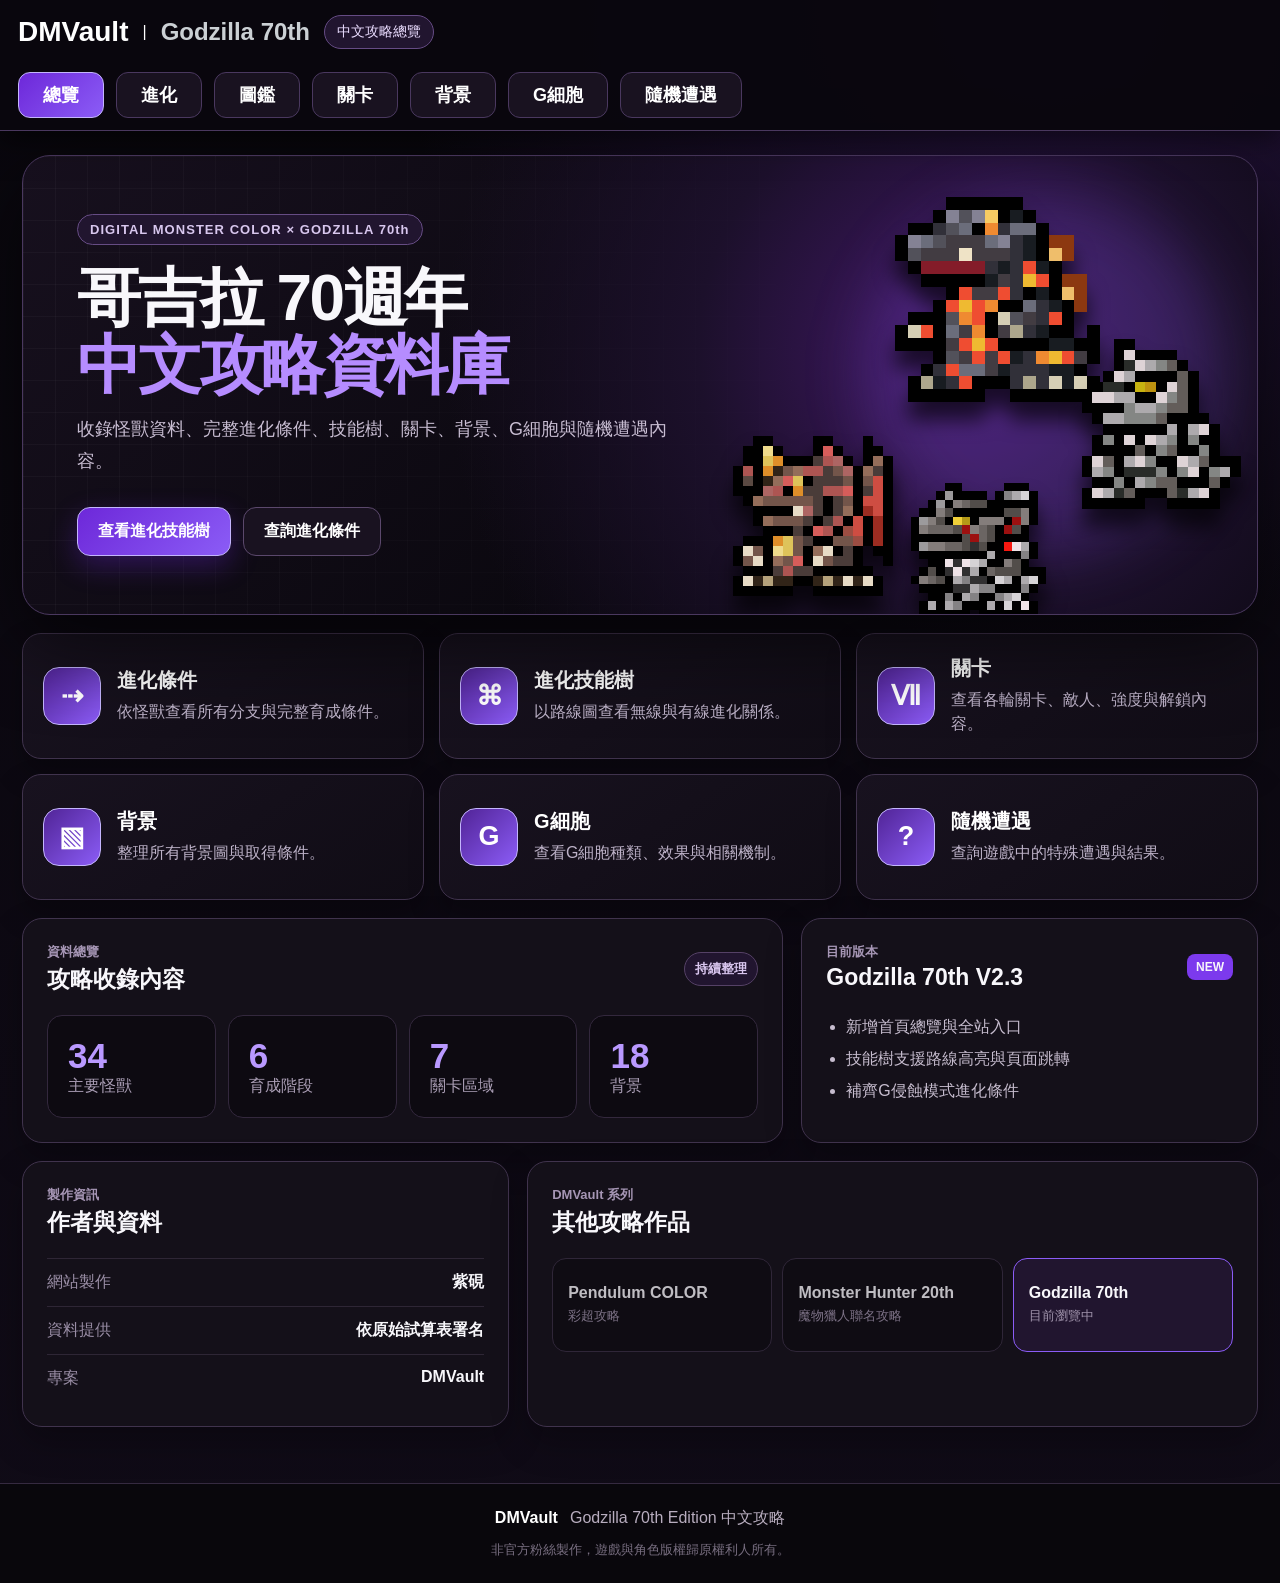
==== commit 5771a097: "V2.3" ====
--- a/index.html
+++ b/index.html
@@ -1,5 +1,73 @@
-<!DOCTYPE html>
+<!doctype html>
+<html lang="zh-Hant">
+<head>
+<meta charset="utf-8">
+<meta name="viewport" content="width=device-width,initial-scale=1">
+<meta name="theme-color" content="#0a0710">
+<meta name="description" content="DMVault 怪獸對打機 COLOR 哥吉拉 70th Edition 中文攻略總覽">
+<title>總覽｜DMVault Godzilla 70th</title>
+<link rel="stylesheet" href="shared.css">
+<link rel="stylesheet" href="evolution.css">
+<link rel="stylesheet" href="overview.css">
+</head>
+<body class="overview-page">
+<header class="site-header">
+  <div class="brand-row"><strong>DMVault</strong><span>|</span><b>Godzilla 70th</b><em>中文攻略總覽</em></div>
+  <nav class="main-nav"><a class="active" href="index.html">總覽</a><a href="evolution.html">進化</a><a href="dex.html">圖鑑</a><a href="stage.html">關卡</a><a href="background.html">背景</a><a href="gcell.html">G細胞</a><a href="encounter.html">隨機遭遇</a></nav>
+</header>
+<main class="overview-main">
+  <section class="hero-card">
+    <div class="hero-copy">
+      <span class="eyebrow">DIGITAL MONSTER COLOR × GODZILLA 70th</span>
+      <h1>哥吉拉 70週年<br><span>中文攻略資料庫</span></h1>
+      <p>收錄怪獸資料、完整進化條件、技能樹、關卡、背景、G細胞與隨機遭遇內容。</p>
+      <div class="hero-actions"><a class="primary" href="dex.html">查看進化技能樹</a><a href="evolution.html">查詢進化條件</a></div>
+    </div>
+    <div class="hero-monsters" aria-hidden="true">
+      <img class="monster m1" src="assets/data2_a32_062.png" alt="">
+      <img class="monster m2" src="assets/data2_a31_060.png" alt="">
+      <img class="monster m3" src="assets/data2_a28_054.png" alt="">
+      <img class="monster m4" src="assets/data2_a30_058.png" alt="">
+      <div class="hero-glow"></div>
+    </div>
+  </section>
 
-<html lang="zh-Hant"><head><meta charset="utf-8"/><meta content="width=device-width,initial-scale=1" name="viewport"/><title>進化｜DMVault Godzilla 70th</title><link href="shared.css" rel="stylesheet"/><link href="evolution.css" rel="stylesheet"/><style>.evolution-sheet:target{outline:5px solid #8b5cf6;outline-offset:4px;box-shadow:0 0 28px #7c3aed88}.evolution-sheet{scroll-margin-top:190px}</style></head><body>
-<header class="site-header"><div class="brand-row"><strong>DMVault</strong><span>|</span><b>Godzilla 70th</b><em>進化頁 V1.6.1 黑紫白卡片版</em></div><nav class="main-nav"><a class="active" href="index.html">進化</a><a href="dex.html">圖鑑</a><a href="stage.html">關卡</a><a href="background.html">背景</a><a href="gcell.html">G細胞</a><a href="encounter.html">隨機遭遇</a></nav></header>
-<main class="evo-main"><div class="intro"><h1>進化條件</h1><p>左側顯示目前怪獸資料，右側橫向排列所有可進化目標與條件。</p></div><nav class="stage-nav"><a href="#stage-1">幼年期Ⅰ</a><a href="#stage-2">幼年期Ⅱ</a><a href="#stage-3">成長期</a><a href="#stage-4">成熟期</a><a href="#stage-5">完全體</a><a href="#stage-6">究極體</a></nav><section class="stage-section" id="stage-1"><h2 class="stage-heading"><span>幼年期Ⅰ</span><small>1 隻</small></h2><article class="evolution-sheet" id="monster-0"><div class="sheet-row"><section class="source-panel"><div class="source-title-zh">黑球獸</div><div class="source-title-jp">ボタモン</div><div class="source-body"><div class="source-side"><div class="source-sprite sprite"><img alt="黑球獸" src="assets/data2_a1_000.png"/></div><div class="stage-tag">幼年期Ⅰ</div><div class="attribute-tag">無屬性</div><div class="strength-label">強度</div><div class="strength-value">0</div></div><div class="source-stats"><div class="stat-label">編號</div><div class="stat-value"></div><div class="stat-label">體力</div><div class="stat-value">0</div><div class="stat-label">最低體重</div><div class="stat-value">5 g</div><div class="stat-label">強度</div><div class="stat-value">0</div><div class="stat-label">飢餓倒數</div><div class="stat-value">3 分</div><div class="stat-label">力量倒數</div><div class="stat-value">3 分</div><div class="stat-label">大便倒數</div><div class="stat-value">3 分</div><div class="stat-label">入睡時間</div><div class="stat-value">00:00</div></div></div></section><section class="route-area" style="--route-columns:1"><div class="route-column"><div class="route-head"><span class="route-sprite sprite"><img alt="滾球獸" src="assets/data2_a2_002.png"/></span><strong>滾球獸</strong></div><div class="route-fields"><div class="route-label">失誤</div><div class="route-value muted">-</div><div class="route-label">Ｇ點數</div><div class="route-value muted">-</div><div class="route-label">戰鬥</div><div class="route-value muted">-</div><div class="route-label">勝率</div><div class="route-value muted">-</div><div class="route-label">時間</div><div class="route-value">10分鐘</div><div class="route-label">G碎片</div><div class="route-value muted">-</div><div class="route-label">關卡7</div><div class="route-value muted">-</div></div></div></section></div></article></section><section class="stage-section" id="stage-2"><h2 class="stage-heading"><span>幼年期Ⅱ</span><small>1 隻</small></h2><article class="evolution-sheet" id="monster-1"><div class="sheet-row"><section class="source-panel"><div class="source-title-zh">滾球獸</div><div class="source-title-jp">コロモン</div><div class="source-body"><div class="source-side"><div class="source-sprite sprite"><img alt="滾球獸" src="assets/data2_a2_002.png"/></div><div class="stage-tag">幼年期Ⅱ</div><div class="attribute-tag">無屬性</div><div class="strength-label">強度</div><div class="strength-value">0</div></div><div class="source-stats"><div class="stat-label">編號</div><div class="stat-value">1</div><div class="stat-label">體力</div><div class="stat-value">0</div><div class="stat-label">最低體重</div><div class="stat-value">10 g</div><div class="stat-label">強度</div><div class="stat-value">0</div><div class="stat-label">飢餓倒數</div><div class="stat-value">30 分</div><div class="stat-label">力量倒數</div><div class="stat-value">30 分</div><div class="stat-label">大便倒數</div><div class="stat-value">60 分</div><div class="stat-label">入睡時間</div><div class="stat-value">20:00</div></div></div></section><section class="route-area" style="--route-columns:9"><div class="route-column"><div class="route-head"><span class="route-sprite sprite"><img alt="幼期哥吉拉" src="assets/data2_a3_004.png"/></span><strong>幼期哥吉拉</strong></div><div class="route-fields"><div class="route-label">失誤</div><div class="route-value muted">-</div><div class="route-label">Ｇ點數</div><div class="route-value muted">-</div><div class="route-label">戰鬥</div><div class="route-value muted">-</div><div class="route-label">勝率</div><div class="route-value muted">-</div><div class="route-label">時間</div><div class="route-value">12小時</div><div class="route-label">G碎片</div><div class="route-value">Ｏ</div><div class="route-label">關卡7</div><div class="route-value muted">-</div></div></div><div class="route-column"><div class="route-head"><span class="route-sprite sprite"><img alt="幼期哥吉拉" src="assets/data2_a3_004.png"/></span><strong>幼期哥吉拉</strong></div><div class="route-fields"><div class="route-label">失誤</div><div class="route-value">0-1</div><div class="route-label">Ｇ點數</div><div class="route-value">5+</div><div class="route-label">戰鬥</div><div class="route-value muted">-</div><div class="route-label">勝率</div><div class="route-value muted">-</div><div class="route-label">時間</div><div class="route-value">12小時</div><div class="route-label">G碎片</div><div class="route-value">Ｘ</div><div class="route-label">關卡7</div><div class="route-value muted">-</div></div></div><div class="route-column"><div class="route-head"><span class="route-sprite sprite"><img alt="幼期哥吉拉" src="assets/data2_a3_004.png"/></span><strong>幼期哥吉拉</strong></div><div class="route-fields"><div class="route-label">失誤</div><div class="route-value">2-4</div><div class="route-label">Ｇ點數</div><div class="route-value">10+</div><div class="route-label">戰鬥</div><div class="route-value muted">-</div><div class="route-label">勝率</div><div class="route-value muted">-</div><div class="route-label">時間</div><div class="route-value">12小時</div><div class="route-label">G碎片</div><div class="route-value">Ｘ</div><div class="route-label">關卡7</div><div class="route-value">Ｏ</div></div></div><div class="route-column"><div class="route-head"><span class="route-sprite sprite"><img alt="幼期哥吉拉" src="assets/data2_a3_004.png"/></span><strong>幼期哥吉拉</strong></div><div class="route-fields"><div class="route-label">失誤</div><div class="route-value">2+</div><div class="route-label">Ｇ點數</div><div class="route-value">10+</div><div class="route-label">戰鬥</div><div class="route-value muted">-</div><div class="route-label">勝率</div><div class="route-value muted">-</div><div class="route-label">時間</div><div class="route-value">12小時</div><div class="route-label">G碎片</div><div class="route-value">Ｘ</div><div class="route-label">關卡7</div><div class="route-value">Ｘ</div></div></div><div class="route-column"><div class="route-head"><span class="route-sprite sprite"><img alt="亞古獸" src="assets/data2_a4_006.png"/></span><strong>亞古獸</strong></div><div class="route-fields"><div class="route-label">失誤</div><div class="route-value">0-1</div><div class="route-label">Ｇ點數</div><div class="route-value">0-4</div><div class="route-label">戰鬥</div><div class="route-value muted">-</div><div class="route-label">勝率</div><div class="route-value muted">-</div><div class="route-label">時間</div><div class="route-value">12小時</div><div class="route-label">G碎片</div><div class="route-value">Ｘ</div><div class="route-label">關卡7</div><div class="route-value muted">-</div></div></div><div class="route-column"><div class="route-head"><span class="route-sprite sprite"><img alt="亞古獸" src="assets/data2_a4_006.png"/></span><strong>亞古獸</strong></div><div class="route-fields"><div class="route-label">失誤</div><div class="route-value">2-4</div><div class="route-label">Ｇ點數</div><div class="route-value">5-9</div><div class="route-label">戰鬥</div><div class="route-value muted">-</div><div class="route-label">勝率</div><div class="route-value muted">-</div><div class="route-label">時間</div><div class="route-value">12小時</div><div class="route-label">G碎片</div><div class="route-value">Ｘ</div><div class="route-label">關卡7</div><div class="route-value">Ｏ</div></div></div><div class="route-column"><div class="route-head"><span class="route-sprite sprite"><img alt="亞古獸" src="assets/data2_a4_006.png"/></span><strong>亞古獸</strong></div><div class="route-fields"><div class="route-label">失誤</div><div class="route-value">2+</div><div class="route-label">Ｇ點數</div><div class="route-value">0-9</div><div class="route-label">戰鬥</div><div class="route-value muted">-</div><div class="route-label">勝率</div><div class="route-value muted">-</div><div class="route-label">時間</div><div class="route-value">12小時</div><div class="route-label">G碎片</div><div class="route-value">Ｘ</div><div class="route-label">關卡7</div><div class="route-value">Ｘ</div></div></div><div class="route-column"><div class="route-head"><span class="route-sprite sprite"><img alt="單角龍獸" src="assets/data2_a5_008.png"/></span><strong>單角龍獸</strong></div><div class="route-fields"><div class="route-label">失誤</div><div class="route-value">2-4</div><div class="route-label">Ｇ點數</div><div class="route-value">0-4</div><div class="route-label">戰鬥</div><div class="route-value muted">-</div><div class="route-label">勝率</div><div class="route-value muted">-</div><div class="route-label">時間</div><div class="route-value">12小時</div><div class="route-label">G碎片</div><div class="route-value">Ｘ</div><div class="route-label">關卡7</div><div class="route-value">Ｏ</div></div></div><div class="route-column"><div class="route-head"><span class="route-sprite sprite"><img alt="單角龍獸" src="assets/data2_a5_008.png"/></span><strong>單角龍獸</strong></div><div class="route-fields"><div class="route-label">失誤</div><div class="route-value">5+</div><div class="route-label">Ｇ點數</div><div class="route-value muted">-</div><div class="route-label">戰鬥</div><div class="route-value muted">-</div><div class="route-label">勝率</div><div class="route-value muted">-</div><div class="route-label">時間</div><div class="route-value">12小時</div><div class="route-label">G碎片</div><div class="route-value">Ｘ</div><div class="route-label">關卡7</div><div class="route-value">Ｏ</div></div></div></section></div></article></section><section class="stage-section" id="stage-3"><h2 class="stage-heading"><span>成長期</span><small>3 隻</small></h2><article class="evolution-sheet" id="monster-2"><div class="sheet-row"><section class="source-panel"><div class="source-title-zh">幼期哥吉拉</div><div class="source-title-jp">ベビーゴジラ</div><div class="source-body"><div class="source-side"><div class="source-sprite sprite"><img alt="幼期哥吉拉" src="assets/data2_a3_004.png"/></div><div class="stage-tag">成長期</div><div class="attribute-tag">病毒種</div><div class="strength-label">強度</div><div class="strength-value">30</div></div><div class="source-stats"><div class="stat-label">編號</div><div class="stat-value">2</div><div class="stat-label">體力</div><div class="stat-value">20</div><div class="stat-label">最低體重</div><div class="stat-value">20 g</div><div class="stat-label">強度</div><div class="stat-value">30</div><div class="stat-label">飢餓倒數</div><div class="stat-value">38 分</div><div class="stat-label">力量倒數</div><div class="stat-value">38 分</div><div class="stat-label">大便倒數</div><div class="stat-value">120 分</div><div class="stat-label">入睡時間</div><div class="stat-value">21:00</div></div></div></section><section class="route-area" style="--route-columns:13"><div class="route-column"><div class="route-head"><span class="route-sprite sprite"><img alt="哥吉拉龍" src="assets/data2_a9_016.png"/></span><strong>哥吉拉龍</strong></div><div class="route-fields"><div class="route-label">失誤</div><div class="route-value">0-4</div><div class="route-label">Ｇ點數</div><div class="route-value muted">-</div><div class="route-label">戰鬥</div><div class="route-value muted">-</div><div class="route-label">勝率</div><div class="route-value muted">-</div><div class="route-label">時間</div><div class="route-value">24小時</div><div class="route-label">G碎片</div><div class="route-value">Ｏ</div><div class="route-label">關卡7</div><div class="route-value muted">-</div></div></div><div class="route-column"><div class="route-head"><span class="route-sprite sprite"><img alt="哥吉拉龍" src="assets/data2_a9_016.png"/></span><strong>哥吉拉龍</strong></div><div class="route-fields"><div class="route-label">失誤</div><div class="route-value muted">-</div><div class="route-label">Ｇ點數</div><div class="route-value">0-13</div><div class="route-label">戰鬥</div><div class="route-value muted">-</div><div class="route-label">勝率</div><div class="route-value muted">-</div><div class="route-label">時間</div><div class="route-value">24小時</div><div class="route-label">G碎片</div><div class="route-value">Ｏ</div><div class="route-label">關卡7</div><div class="route-value muted">-</div></div></div><div class="route-column"><div class="route-head"><span class="route-sprite sprite"><img alt="哥吉拉龍" src="assets/data2_a9_016.png"/></span><strong>哥吉拉龍</strong></div><div class="route-fields"><div class="route-label">失誤</div><div class="route-value">0-1</div><div class="route-label">Ｇ點數</div><div class="route-value">0-13</div><div class="route-label">戰鬥</div><div class="route-value muted">-</div><div class="route-label">勝率</div><div class="route-value muted">-</div><div class="route-label">時間</div><div class="route-value">24小時</div><div class="route-label">G碎片</div><div class="route-value">Ｘ</div><div class="route-label">關卡7</div><div class="route-value muted">-</div></div></div><div class="route-column"><div class="route-head"><span class="route-sprite sprite"><img alt="哥吉拉龍" src="assets/data2_a9_016.png"/></span><strong>哥吉拉龍</strong></div><div class="route-fields"><div class="route-label">失誤</div><div class="route-value">2-4</div><div class="route-label">Ｇ點數</div><div class="route-value">14+</div><div class="route-label">戰鬥</div><div class="route-value muted">-</div><div class="route-label">勝率</div><div class="route-value muted">-</div><div class="route-label">時間</div><div class="route-value">24小時</div><div class="route-label">G碎片</div><div class="route-value">Ｘ</div><div class="route-label">關卡7</div><div class="route-value muted">-</div></div></div><div class="route-column"><div class="route-head"><span class="route-sprite sprite"><img alt="碧奧蘭蒂" src="assets/data2_a8_014.png"/></span><strong>碧奧蘭蒂</strong></div><div class="route-fields"><div class="route-label">失誤</div><div class="route-value">2-4</div><div class="route-label">Ｇ點數</div><div class="route-value">10-13</div><div class="route-label">戰鬥</div><div class="route-value muted">-</div><div class="route-label">勝率</div><div class="route-value muted">-</div><div class="route-label">時間</div><div class="route-value">24小時</div><div class="route-label">G碎片</div><div class="route-value">Ｘ</div><div class="route-label">關卡7</div><div class="route-value">Ｏ</div></div></div><div class="route-column"><div class="route-head"><span class="route-sprite sprite"><img alt="碧奧蘭蒂" src="assets/data2_a8_014.png"/></span><strong>碧奧蘭蒂</strong></div><div class="route-fields"><div class="route-label">失誤</div><div class="route-value">5+</div><div class="route-label">Ｇ點數</div><div class="route-value">14+</div><div class="route-label">戰鬥</div><div class="route-value muted">-</div><div class="route-label">勝率</div><div class="route-value muted">-</div><div class="route-label">時間</div><div class="route-value">24小時</div><div class="route-label">G碎片</div><div class="route-value">Ｘ</div><div class="route-label">關卡7</div><div class="route-value">Ｏ</div></div></div><div class="route-column"><div class="route-head"><span class="route-sprite sprite"><img alt="碧奧蘭蒂" src="assets/data2_a8_014.png"/></span><strong>碧奧蘭蒂</strong></div><div class="route-fields"><div class="route-label">失誤</div><div class="route-value">2-4</div><div class="route-label">Ｇ點數</div><div class="route-value">0-13</div><div class="route-label">戰鬥</div><div class="route-value muted">-</div><div class="route-label">勝率</div><div class="route-value muted">-</div><div class="route-label">時間</div><div class="route-value">24小時</div><div class="route-label">G碎片</div><div class="route-value">Ｘ</div><div class="route-label">關卡7</div><div class="route-value">Ｘ</div></div></div><div class="route-column"><div class="route-head"><span class="route-sprite sprite"><img alt="碧奧蘭蒂" src="assets/data2_a8_014.png"/></span><strong>碧奧蘭蒂</strong></div><div class="route-fields"><div class="route-label">失誤</div><div class="route-value">5+</div><div class="route-label">Ｇ點數</div><div class="route-value muted">-</div><div class="route-label">戰鬥</div><div class="route-value muted">-</div><div class="route-label">勝率</div><div class="route-value muted">-</div><div class="route-label">時間</div><div class="route-value">24小時</div><div class="route-label">G碎片</div><div class="route-value">Ｘ</div><div class="route-label">關卡7</div><div class="route-value">Ｘ</div></div></div><div class="route-column"><div class="route-head"><span class="route-sprite sprite"><img alt="力多爾哥吉拉" src="assets/data2_a6_010.png"/></span><strong>力多爾哥吉拉</strong></div><div class="route-fields"><div class="route-label">失誤</div><div class="route-value">0-1</div><div class="route-label">Ｇ點數</div><div class="route-value">14+</div><div class="route-label">戰鬥</div><div class="route-value muted">-</div><div class="route-label">勝率</div><div class="route-value muted">-</div><div class="route-label">時間</div><div class="route-value">24小時</div><div class="route-label">G碎片</div><div class="route-value">Ｘ</div><div class="route-label">關卡7</div><div class="route-value muted">-</div></div></div><div class="route-column"><div class="route-head"><span class="route-sprite sprite"><img alt="摩斯拉" src="assets/data2_a12_022.png"/></span><strong>摩斯拉</strong></div><div class="route-fields"><div class="route-label">失誤</div><div class="route-value">2-4</div><div class="route-label">Ｇ點數</div><div class="route-value">0-9</div><div class="route-label">戰鬥</div><div class="route-value muted">-</div><div class="route-label">勝率</div><div class="route-value muted">-</div><div class="route-label">時間</div><div class="route-value">24小時</div><div class="route-label">G碎片</div><div class="route-value">Ｘ</div><div class="route-label">關卡7</div><div class="route-value">Ｏ</div></div></div><div class="route-column"><div class="route-head"><span class="route-sprite sprite"><img alt="拉頓" src="assets/data2_a14_026.png"/></span><strong>拉頓</strong></div><div class="route-fields"><div class="route-label">失誤</div><div class="route-value">5+</div><div class="route-label">Ｇ點數</div><div class="route-value">0-13</div><div class="route-label">戰鬥</div><div class="route-value muted">-</div><div class="route-label">勝率</div><div class="route-value muted">-</div><div class="route-label">時間</div><div class="route-value">24小時</div><div class="route-label">G碎片</div><div class="route-value">Ｘ</div><div class="route-label">關卡7</div><div class="route-value">Ｏ</div></div></div><div class="route-column"><div class="route-head"><span class="route-sprite sprite"><img alt="小哥吉拉" src="assets/data2_a33_064.png"/></span><strong>小哥吉拉</strong></div><div class="route-fields"><div class="route-label">失誤</div><div class="route-value">5+</div><div class="route-label">Ｇ點數</div><div class="route-value">14+</div><div class="route-label">戰鬥</div><div class="route-value muted">-</div><div class="route-label">勝率</div><div class="route-value muted">-</div><div class="route-label">時間</div><div class="route-value">24小時</div><div class="route-label">G碎片</div><div class="route-value">Ｏ</div><div class="route-label">關卡7</div><div class="route-value muted">-</div></div></div><div class="route-column"><div class="route-head"><span class="route-sprite sprite"><img alt="小機械哥吉拉" src="assets/data2_a34_066.png"/></span><strong>小機械哥吉拉</strong></div><div class="route-fields"><div class="route-label">失誤</div><div class="route-value">5+</div><div class="route-label">Ｇ點數</div><div class="route-value">14+</div><div class="route-label">戰鬥</div><div class="route-value muted">-</div><div class="route-label">勝率</div><div class="route-value muted">-</div><div class="route-label">時間</div><div class="route-value">24小時</div><div class="route-label">G碎片</div><div class="route-value">Ｏ</div><div class="route-label">關卡7</div><div class="route-value muted">-</div></div></div></section></div></article><article class="evolution-sheet" id="monster-3"><div class="sheet-row"><section class="source-panel"><div class="source-title-zh">亞古獸</div><div class="source-title-jp">アグモン</div><div class="source-body"><div class="source-side"><div class="source-sprite sprite"><img alt="亞古獸" src="assets/data2_a4_006.png"/></div><div class="stage-tag">成長期</div><div class="attribute-tag">疫苗種</div><div class="strength-label">強度</div><div class="strength-value">25</div></div><div class="source-stats"><div class="stat-label">編號</div><div class="stat-value">3</div><div class="stat-label">體力</div><div class="stat-value">20</div><div class="stat-label">最低體重</div><div class="stat-value">20 g</div><div class="stat-label">強度</div><div class="stat-value">25</div><div class="stat-label">飢餓倒數</div><div class="stat-value">48 分</div><div class="stat-label">力量倒數</div><div class="stat-value">48 分</div><div class="stat-label">大便倒數</div><div class="stat-value">120 分</div><div class="stat-label">入睡時間</div><div class="stat-value">20:00</div></div></div></section><section class="route-area" style="--route-columns:10"><div class="route-column"><div class="route-head"><span class="route-sprite sprite"><img alt="哥吉拉龍" src="assets/data2_a9_016.png"/></span><strong>哥吉拉龍</strong></div><div class="route-fields"><div class="route-label">失誤</div><div class="route-value">0-1</div><div class="route-label">Ｇ點數</div><div class="route-value">14+</div><div class="route-label">戰鬥</div><div class="route-value muted">-</div><div class="route-label">勝率</div><div class="route-value muted">-</div><div class="route-label">時間</div><div class="route-value">24小時</div><div class="route-label">G碎片</div><div class="route-value muted">-</div><div class="route-label">關卡7</div><div class="route-value muted">-</div></div></div><div class="route-column"><div class="route-head"><span class="route-sprite sprite"><img alt="暴龍獸" src="assets/data2_a7_012.png"/></span><strong>暴龍獸</strong></div><div class="route-fields"><div class="route-label">失誤</div><div class="route-value">0-1</div><div class="route-label">Ｇ點數</div><div class="route-value">0-13</div><div class="route-label">戰鬥</div><div class="route-value muted">-</div><div class="route-label">勝率</div><div class="route-value muted">-</div><div class="route-label">時間</div><div class="route-value">24小時</div><div class="route-label">G碎片</div><div class="route-value muted">-</div><div class="route-label">關卡7</div><div class="route-value muted">-</div></div></div><div class="route-column"><div class="route-head"><span class="route-sprite sprite"><img alt="暴龍獸" src="assets/data2_a7_012.png"/></span><strong>暴龍獸</strong></div><div class="route-fields"><div class="route-label">失誤</div><div class="route-value">2-4</div><div class="route-label">Ｇ點數</div><div class="route-value">14+</div><div class="route-label">戰鬥</div><div class="route-value muted">-</div><div class="route-label">勝率</div><div class="route-value muted">-</div><div class="route-label">時間</div><div class="route-value">24小時</div><div class="route-label">G碎片</div><div class="route-value muted">-</div><div class="route-label">關卡7</div><div class="route-value">Ｏ</div></div></div><div class="route-column"><div class="route-head"><span class="route-sprite sprite"><img alt="暴龍獸" src="assets/data2_a7_012.png"/></span><strong>暴龍獸</strong></div><div class="route-fields"><div class="route-label">失誤</div><div class="route-value">2-4</div><div class="route-label">Ｇ點數</div><div class="route-value">14+</div><div class="route-label">戰鬥</div><div class="route-value muted">-</div><div class="route-label">勝率</div><div class="route-value muted">-</div><div class="route-label">時間</div><div class="route-value">24小時</div><div class="route-label">G碎片</div><div class="route-value muted">-</div><div class="route-label">關卡7</div><div class="route-value">Ｘ</div></div></div><div class="route-column"><div class="route-head"><span class="route-sprite sprite"><img alt="爛泥獸" src="assets/data2_a10_018.png"/></span><strong>爛泥獸</strong></div><div class="route-fields"><div class="route-label">失誤</div><div class="route-value">2-4</div><div class="route-label">Ｇ點數</div><div class="route-value">0~13</div><div class="route-label">戰鬥</div><div class="route-value muted">-</div><div class="route-label">勝率</div><div class="route-value muted">-</div><div class="route-label">時間</div><div class="route-value">24小時</div><div class="route-label">G碎片</div><div class="route-value muted">-</div><div class="route-label">關卡7</div><div class="route-value">Ｘ</div></div></div><div class="route-column"><div class="route-head"><span class="route-sprite sprite"><img alt="爛泥獸" src="assets/data2_a10_018.png"/></span><strong>爛泥獸</strong></div><div class="route-fields"><div class="route-label">失誤</div><div class="route-value">5+</div><div class="route-label">Ｇ點數</div><div class="route-value muted">-</div><div class="route-label">戰鬥</div><div class="route-value muted">-</div><div class="route-label">勝率</div><div class="route-value muted">-</div><div class="route-label">時間</div><div class="route-value">24小時</div><div class="route-label">G碎片</div><div class="route-value muted">-</div><div class="route-label">關卡7</div><div class="route-value">Ｘ</div></div></div><div class="route-column"><div class="route-head"><span class="route-sprite sprite"><img alt="爛泥獸" src="assets/data2_a10_018.png"/></span><strong>爛泥獸</strong></div><div class="route-fields"><div class="route-label">失誤</div><div class="route-value">2-4</div><div class="route-label">Ｇ點數</div><div class="route-value">10-13</div><div class="route-label">戰鬥</div><div class="route-value muted">-</div><div class="route-label">勝率</div><div class="route-value muted">-</div><div class="route-label">時間</div><div class="route-value">24小時</div><div class="route-label">G碎片</div><div class="route-value muted">-</div><div class="route-label">關卡7</div><div class="route-value">Ｏ</div></div></div><div class="route-column"><div class="route-head"><span class="route-sprite sprite"><img alt="爛泥獸" src="assets/data2_a10_018.png"/></span><strong>爛泥獸</strong></div><div class="route-fields"><div class="route-label">失誤</div><div class="route-value">5+</div><div class="route-label">Ｇ點數</div><div class="route-value">14+</div><div class="route-label">戰鬥</div><div class="route-value muted">-</div><div class="route-label">勝率</div><div class="route-value muted">-</div><div class="route-label">時間</div><div class="route-value">24小時</div><div class="route-label">G碎片</div><div class="route-value muted">-</div><div class="route-label">關卡7</div><div class="route-value">Ｏ</div></div></div><div class="route-column"><div class="route-head"><span class="route-sprite sprite"><img alt="蓋剛" src="assets/data2_a11_020.png"/></span><strong>蓋剛</strong></div><div class="route-fields"><div class="route-label">失誤</div><div class="route-value">2-4</div><div class="route-label">Ｇ點數</div><div class="route-value">0-9</div><div class="route-label">戰鬥</div><div class="route-value muted">-</div><div class="route-label">勝率</div><div class="route-value muted">-</div><div class="route-label">時間</div><div class="route-value">24小時</div><div class="route-label">G碎片</div><div class="route-value muted">-</div><div class="route-label">關卡7</div><div class="route-value">Ｏ</div></div></div><div class="route-column"><div class="route-head"><span class="route-sprite sprite"><img alt="拉頓" src="assets/data2_a14_026.png"/></span><strong>拉頓</strong></div><div class="route-fields"><div class="route-label">失誤</div><div class="route-value">5+</div><div class="route-label">Ｇ點數</div><div class="route-value">0-13</div><div class="route-label">戰鬥</div><div class="route-value muted">-</div><div class="route-label">勝率</div><div class="route-value muted">-</div><div class="route-label">時間</div><div class="route-value">24小時</div><div class="route-label">G碎片</div><div class="route-value muted">-</div><div class="route-label">關卡7</div><div class="route-value">Ｏ</div></div></div></section></div></article><article class="evolution-sheet" id="monster-4"><div class="sheet-row"><section class="source-panel"><div class="source-title-zh">單角龍獸</div><div class="source-title-jp">モノドラモン</div><div class="source-body"><div class="source-side"><div class="source-sprite sprite"><img alt="單角龍獸" src="assets/data2_a5_008.png"/></div><div class="stage-tag">成長期</div><div class="attribute-tag">資料種</div><div class="strength-label">強度</div><div class="strength-value">22</div></div><div class="source-stats"><div class="stat-label">編號</div><div class="stat-value">4</div><div class="stat-label">體力</div><div class="stat-value">20</div><div class="stat-label">最低體重</div><div class="stat-value">40 g</div><div class="stat-label">強度</div><div class="stat-value">22</div><div class="stat-label">飢餓倒數</div><div class="stat-value">48 分</div><div class="stat-label">力量倒數</div><div class="stat-value">48 分</div><div class="stat-label">大便倒數</div><div class="stat-value">120 分</div><div class="stat-label">入睡時間</div><div class="stat-value">22:00</div></div></div></section><section class="route-area" style="--route-columns:6"><div class="route-column"><div class="route-head"><span class="route-sprite sprite"><img alt="暴龍獸" src="assets/data2_a7_012.png"/></span><strong>暴龍獸</strong></div><div class="route-fields"><div class="route-label">失誤</div><div class="route-value">0-1</div><div class="route-label">Ｇ點數</div><div class="route-value">14+</div><div class="route-label">戰鬥</div><div class="route-value muted">-</div><div class="route-label">勝率</div><div class="route-value muted">-</div><div class="route-label">時間</div><div class="route-value">24小時</div><div class="route-label">G碎片</div><div class="route-value muted">-</div><div class="route-label">關卡7</div><div class="route-value muted">-</div></div></div><div class="route-column"><div class="route-head"><span class="route-sprite sprite"><img alt="蓋剛" src="assets/data2_a11_020.png"/></span><strong>蓋剛</strong></div><div class="route-fields"><div class="route-label">失誤</div><div class="route-value">0-1</div><div class="route-label">Ｇ點數</div><div class="route-value">0-13</div><div class="route-label">戰鬥</div><div class="route-value muted">-</div><div class="route-label">勝率</div><div class="route-value muted">-</div><div class="route-label">時間</div><div class="route-value">24小時</div><div class="route-label">G碎片</div><div class="route-value muted">-</div><div class="route-label">關卡7</div><div class="route-value muted">-</div></div></div><div class="route-column"><div class="route-head"><span class="route-sprite sprite"><img alt="王者基多拉" src="assets/data2_a13_024.png"/></span><strong>王者基多拉</strong></div><div class="route-fields"><div class="route-label">失誤</div><div class="route-value">2-4</div><div class="route-label">Ｇ點數</div><div class="route-value">14+</div><div class="route-label">戰鬥</div><div class="route-value muted">-</div><div class="route-label">勝率</div><div class="route-value muted">-</div><div class="route-label">時間</div><div class="route-value">24小時</div><div class="route-label">G碎片</div><div class="route-value muted">-</div><div class="route-label">關卡7</div><div class="route-value muted">-</div></div></div><div class="route-column"><div class="route-head"><span class="route-sprite sprite"><img alt="拉頓" src="assets/data2_a14_026.png"/></span><strong>拉頓</strong></div><div class="route-fields"><div class="route-label">失誤</div><div class="route-value">2-4</div><div class="route-label">Ｇ點數</div><div class="route-value">0-13</div><div class="route-label">戰鬥</div><div class="route-value muted">-</div><div class="route-label">勝率</div><div class="route-value muted">-</div><div class="route-label">時間</div><div class="route-value">24小時</div><div class="route-label">G碎片</div><div class="route-value muted">-</div><div class="route-label">關卡7</div><div class="route-value muted">-</div></div></div><div class="route-column"><div class="route-head"><span class="route-sprite sprite"><img alt="爛泥獸" src="assets/data2_a10_018.png"/></span><strong>爛泥獸</strong></div><div class="route-fields"><div class="route-label">失誤</div><div class="route-value">5+</div><div class="route-label">Ｇ點數</div><div class="route-value">14+</div><div class="route-label">戰鬥</div><div class="route-value muted">-</div><div class="route-label">勝率</div><div class="route-value muted">-</div><div class="route-label">時間</div><div class="route-value">24小時</div><div class="route-label">G碎片</div><div class="route-value muted">-</div><div class="route-label">關卡7</div><div class="route-value muted">-</div></div></div><div class="route-column"><div class="route-head"><span class="route-sprite sprite"><img alt="摩斯拉" src="assets/data2_a12_022.png"/></span><strong>摩斯拉</strong></div><div class="route-fields"><div class="route-label">失誤</div><div class="route-value">5+</div><div class="route-label">Ｇ點數</div><div class="route-value">0-13</div><div class="route-label">戰鬥</div><div class="route-value muted">-</div><div class="route-label">勝率</div><div class="route-value muted">-</div><div class="route-label">時間</div><div class="route-value">24小時</div><div class="route-label">G碎片</div><div class="route-value muted">-</div><div class="route-label">關卡7</div><div class="route-value muted">-</div></div></div></section></div></article></section><section class="stage-section" id="stage-4"><h2 class="stage-heading"><span>成熟期</span><small>9 隻</small></h2><article class="evolution-sheet" id="monster-5"><div class="sheet-row"><section class="source-panel"><div class="source-title-zh">力多爾哥吉拉</div><div class="source-title-jp">レドゴジラ</div><div class="source-body"><div class="source-side"><div class="source-sprite sprite"><img alt="力多爾哥吉拉" src="assets/data2_a6_010.png"/></div><div class="stage-tag">成熟期</div><div class="attribute-tag">病毒種</div><div class="strength-label">強度</div><div class="strength-value">52</div></div><div class="source-stats"><div class="stat-label">編號</div><div class="stat-value">5</div><div class="stat-label">體力</div><div class="stat-value">30</div><div class="stat-label">最低體重</div><div class="stat-value">40 g</div><div class="stat-label">強度</div><div class="stat-value">52</div><div class="stat-label">飢餓倒數</div><div class="stat-value">48 分</div><div class="stat-label">力量倒數</div><div class="stat-value">48 分</div><div class="stat-label">大便倒數</div><div class="stat-value">120 分</div><div class="stat-label">入睡時間</div><div class="stat-value">22:00</div></div></div></section><section class="route-area" style="--route-columns:4"><div class="route-column"><div class="route-head"><span class="route-sprite sprite"><img alt="哥吉拉二世" src="assets/data2_a15_028.png"/></span><strong>哥吉拉二世</strong></div><div class="route-fields"><div class="route-label">失誤</div><div class="route-value">0-2</div><div class="route-label">Ｇ點數</div><div class="route-value">10+</div><div class="route-label">戰鬥</div><div class="route-value">15+</div><div class="route-label">勝率</div><div class="route-value">80%+</div><div class="route-label">時間</div><div class="route-value">36小時</div><div class="route-label">G碎片</div><div class="route-value muted">-</div><div class="route-label">關卡7</div><div class="route-value muted">-</div></div></div><div class="route-column"><div class="route-head"><span class="route-sprite sprite"><img alt="三式機龍改" src="assets/data2_a22_042.png"/></span><strong>三式機龍改</strong></div><div class="route-fields"><div class="route-label">失誤</div><div class="route-value">0-2</div><div class="route-label">Ｇ點數</div><div class="route-value">0-9</div><div class="route-label">戰鬥</div><div class="route-value">15+</div><div class="route-label">勝率</div><div class="route-value">80%+</div><div class="route-label">時間</div><div class="route-value">36小時</div><div class="route-label">G碎片</div><div class="route-value muted">-</div><div class="route-label">關卡7</div><div class="route-value">Ｏ</div></div></div><div class="route-column"><div class="route-head"><span class="route-sprite sprite"><img alt="機械暴龍獸：G侵蝕模式" src="assets/data2_a16_030.png"/></span><strong>機械暴龍獸：G侵蝕模式</strong></div><div class="route-fields"><div class="route-label">失誤</div><div class="route-value">0-2</div><div class="route-label">Ｇ點數</div><div class="route-value">0-9</div><div class="route-label">戰鬥</div><div class="route-value">15+</div><div class="route-label">勝率</div><div class="route-value">80%+</div><div class="route-label">時間</div><div class="route-value">36小時</div><div class="route-label">G碎片</div><div class="route-value muted">-</div><div class="route-label">關卡7</div><div class="route-value">Ｘ</div></div></div><div class="route-column"><div class="route-head"><span class="route-sprite sprite"><img alt="吉拉" src="assets/data2_a21_040.png"/></span><strong>吉拉</strong></div><div class="route-fields"><div class="route-label">失誤</div><div class="route-value">3-4</div><div class="route-label">Ｇ點數</div><div class="route-value">0-9</div><div class="route-label">戰鬥</div><div class="route-value">15+</div><div class="route-label">勝率</div><div class="route-value">80%+</div><div class="route-label">時間</div><div class="route-value">36小時</div><div class="route-label">G碎片</div><div class="route-value muted">-</div><div class="route-label">關卡7</div><div class="route-value muted">-</div></div></div></section></div></article><article class="evolution-sheet" id="monster-6"><div class="sheet-row"><section class="source-panel"><div class="source-title-zh">暴龍獸</div><div class="source-title-jp">グレイモン</div><div class="source-body"><div class="source-side"><div class="source-sprite sprite"><img alt="暴龍獸" src="assets/data2_a7_012.png"/></div><div class="stage-tag">成熟期</div><div class="attribute-tag">疫苗種</div><div class="strength-label">強度</div><div class="strength-value">50</div></div><div class="source-stats"><div class="stat-label">編號</div><div class="stat-value">6</div><div class="stat-label">體力</div><div class="stat-value">30</div><div class="stat-label">最低體重</div><div class="stat-value">30 g</div><div class="stat-label">強度</div><div class="stat-value">50</div><div class="stat-label">飢餓倒數</div><div class="stat-value">59 分</div><div class="stat-label">力量倒數</div><div class="stat-value">59 分</div><div class="stat-label">大便倒數</div><div class="stat-value">120 分</div><div class="stat-label">入睡時間</div><div class="stat-value">23:00</div></div></div></section><section class="route-area" style="--route-columns:3"><div class="route-column"><div class="route-head"><span class="route-sprite sprite"><img alt="機械暴龍獸：G侵蝕模式" src="assets/data2_a16_030.png"/></span><strong>機械暴龍獸：G侵蝕模式</strong></div><div class="route-fields"><div class="route-label">失誤</div><div class="route-value">0-2</div><div class="route-label">Ｇ點數</div><div class="route-value">10+</div><div class="route-label">戰鬥</div><div class="route-value">15+</div><div class="route-label">勝率</div><div class="route-value">80%+</div><div class="route-label">時間</div><div class="route-value">36小時</div><div class="route-label">G碎片</div><div class="route-value muted">-</div><div class="route-label">關卡7</div><div class="route-value muted">-</div></div></div><div class="route-column"><div class="route-head"><span class="route-sprite sprite"><img alt="機械暴龍獸" src="assets/data2_a17_032.png"/></span><strong>機械暴龍獸</strong></div><div class="route-fields"><div class="route-label">失誤</div><div class="route-value">0-4</div><div class="route-label">Ｇ點數</div><div class="route-value">0-9</div><div class="route-label">戰鬥</div><div class="route-value">15+</div><div class="route-label">勝率</div><div class="route-value">80%+</div><div class="route-label">時間</div><div class="route-value">36小時</div><div class="route-label">G碎片</div><div class="route-value muted">-</div><div class="route-label">關卡7</div><div class="route-value muted">-</div></div></div><div class="route-column"><div class="route-head"><span class="route-sprite sprite"><img alt="喪屍暴龍獸：G侵蝕模式" src="assets/data2_a20_038.png"/></span><strong>喪屍暴龍獸：G侵蝕模式</strong></div><div class="route-fields"><div class="route-label">失誤</div><div class="route-value">3-4</div><div class="route-label">Ｇ點數</div><div class="route-value">10+</div><div class="route-label">戰鬥</div><div class="route-value">15+</div><div class="route-label">勝率</div><div class="route-value">80%+</div><div class="route-label">時間</div><div class="route-value">36小時</div><div class="route-label">G碎片</div><div class="route-value muted">-</div><div class="route-label">關卡7</div><div class="route-value muted">-</div></div></div></section></div></article><article class="evolution-sheet" id="monster-7"><div class="sheet-row"><section class="source-panel"><div class="source-title-zh">碧奧蘭蒂</div><div class="source-title-jp">ビオランテ</div><div class="source-body"><div class="source-side"><div class="source-sprite sprite"><img alt="碧奧蘭蒂" src="assets/data2_a8_014.png"/></div><div class="stage-tag">成熟期</div><div class="attribute-tag">資料種</div><div class="strength-label">強度</div><div class="strength-value">40</div></div><div class="source-stats"><div class="stat-label">編號</div><div class="stat-value">7</div><div class="stat-label">體力</div><div class="stat-value">30</div><div class="stat-label">最低體重</div><div class="stat-value">40 g</div><div class="stat-label">強度</div><div class="stat-value">40</div><div class="stat-label">飢餓倒數</div><div class="stat-value">48 分</div><div class="stat-label">力量倒數</div><div class="stat-value">48 分</div><div class="stat-label">大便倒數</div><div class="stat-value">120 分</div><div class="stat-label">入睡時間</div><div class="stat-value">21:00</div></div></div></section><section class="route-area" style="--route-columns:3"><div class="route-column"><div class="route-head"><span class="route-sprite sprite"><img alt="太空哥吉拉" src="assets/data2_a18_034.png"/></span><strong>太空哥吉拉</strong></div><div class="route-fields"><div class="route-label">失誤</div><div class="route-value">0-2</div><div class="route-label">Ｇ點數</div><div class="route-value">10+</div><div class="route-label">戰鬥</div><div class="route-value">15+</div><div class="route-label">勝率</div><div class="route-value">80%+</div><div class="route-label">時間</div><div class="route-value">36小時</div><div class="route-label">G碎片</div><div class="route-value muted">-</div><div class="route-label">關卡7</div><div class="route-value muted">-</div></div></div><div class="route-column"><div class="route-head"><span class="route-sprite sprite"><img alt="吉拉" src="assets/data2_a21_040.png"/></span><strong>吉拉</strong></div><div class="route-fields"><div class="route-label">失誤</div><div class="route-value">0-2</div><div class="route-label">Ｇ點數</div><div class="route-value">0-9</div><div class="route-label">戰鬥</div><div class="route-value">15+</div><div class="route-label">勝率</div><div class="route-value">80%+</div><div class="route-label">時間</div><div class="route-value">36小時</div><div class="route-label">G碎片</div><div class="route-value muted">-</div><div class="route-label">關卡7</div><div class="route-value muted">-</div></div></div><div class="route-column"><div class="route-head"><span class="route-sprite sprite"><img alt="吉拉" src="assets/data2_a21_040.png"/></span><strong>吉拉</strong></div><div class="route-fields"><div class="route-label">失誤</div><div class="route-value">3-4</div><div class="route-label">Ｇ點數</div><div class="route-value muted">-</div><div class="route-label">戰鬥</div><div class="route-value">15+</div><div class="route-label">勝率</div><div class="route-value">80%+</div><div class="route-label">時間</div><div class="route-value">36小時</div><div class="route-label">G碎片</div><div class="route-value muted">-</div><div class="route-label">關卡7</div><div class="route-value muted">-</div></div></div></section></div></article><article class="evolution-sheet" id="monster-8"><div class="sheet-row"><section class="source-panel"><div class="source-title-zh">哥吉拉龍</div><div class="source-title-jp">ゴジラザウルス</div><div class="source-body"><div class="source-side"><div class="source-sprite sprite"><img alt="哥吉拉龍" src="assets/data2_a9_016.png"/></div><div class="stage-tag">成熟期</div><div class="attribute-tag">病毒種</div><div class="strength-label">強度</div><div class="strength-value">46</div></div><div class="source-stats"><div class="stat-label">編號</div><div class="stat-value">8</div><div class="stat-label">體力</div><div class="stat-value">30</div><div class="stat-label">最低體重</div><div class="stat-value">20 g</div><div class="stat-label">強度</div><div class="stat-value">46</div><div class="stat-label">飢餓倒數</div><div class="stat-value">38 分</div><div class="stat-label">力量倒數</div><div class="stat-value">38 分</div><div class="stat-label">大便倒數</div><div class="stat-value">120 分</div><div class="stat-label">入睡時間</div><div class="stat-value">22:00</div></div></div></section><section class="route-area" style="--route-columns:5"><div class="route-column"><div class="route-head"><span class="route-sprite sprite"><img alt="哥吉拉二世" src="assets/data2_a15_028.png"/></span><strong>哥吉拉二世</strong></div><div class="route-fields"><div class="route-label">失誤</div><div class="route-value">0-4</div><div class="route-label">Ｇ點數</div><div class="route-value muted">-</div><div class="route-label">戰鬥</div><div class="route-value">15+</div><div class="route-label">勝率</div><div class="route-value">80%+</div><div class="route-label">時間</div><div class="route-value">36小時</div><div class="route-label">G碎片</div><div class="route-value">Ｏ</div><div class="route-label">關卡7</div><div class="route-value muted">-</div></div></div><div class="route-column"><div class="route-head"><span class="route-sprite sprite"><img alt="哥吉拉二世" src="assets/data2_a15_028.png"/></span><strong>哥吉拉二世</strong></div><div class="route-fields"><div class="route-label">失誤</div><div class="route-value">3-4</div><div class="route-label">Ｇ點數</div><div class="route-value">10+</div><div class="route-label">戰鬥</div><div class="route-value">15+</div><div class="route-label">勝率</div><div class="route-value">80%+</div><div class="route-label">時間</div><div class="route-value">36小時</div><div class="route-label">G碎片</div><div class="route-value">Ｘ</div><div class="route-label">關卡7</div><div class="route-value muted">-</div></div></div><div class="route-column"><div class="route-head"><span class="route-sprite sprite"><img alt="哥吉拉1954" src="assets/data2_a19_036.png"/></span><strong>哥吉拉1954</strong></div><div class="route-fields"><div class="route-label">失誤</div><div class="route-value">0-2</div><div class="route-label">Ｇ點數</div><div class="route-value">10+</div><div class="route-label">戰鬥</div><div class="route-value">15+</div><div class="route-label">勝率</div><div class="route-value">80%+</div><div class="route-label">時間</div><div class="route-value">36小時</div><div class="route-label">G碎片</div><div class="route-value">Ｘ</div><div class="route-label">關卡7</div><div class="route-value muted">-</div></div></div><div class="route-column"><div class="route-head"><span class="route-sprite sprite"><img alt="吉拉" src="assets/data2_a21_040.png"/></span><strong>吉拉</strong></div><div class="route-fields"><div class="route-label">失誤</div><div class="route-value">0-2</div><div class="route-label">Ｇ點數</div><div class="route-value">0-9</div><div class="route-label">戰鬥</div><div class="route-value">15+</div><div class="route-label">勝率</div><div class="route-value">80%+</div><div class="route-label">時間</div><div class="route-value">36小時</div><div class="route-label">G碎片</div><div class="route-value">Ｘ</div><div class="route-label">關卡7</div><div class="route-value muted">-</div></div></div><div class="route-column"><div class="route-head"><span class="route-sprite sprite"><img alt="吉拉" src="assets/data2_a21_040.png"/></span><strong>吉拉</strong></div><div class="route-fields"><div class="route-label">失誤</div><div class="route-value">3-4</div><div class="route-label">Ｇ點數</div><div class="route-value">0-9</div><div class="route-label">戰鬥</div><div class="route-value">15+</div><div class="route-label">勝率</div><div class="route-value">80%+</div><div class="route-label">時間</div><div class="route-value">36小時</div><div class="route-label">G碎片</div><div class="route-value">Ｘ</div><div class="route-label">關卡7</div><div class="route-value muted">-</div></div></div></section></div></article><article class="evolution-sheet" id="monster-9"><div class="sheet-row"><section class="source-panel"><div class="source-title-zh">爛泥獸</div><div class="source-title-jp">レアモン</div><div class="source-body"><div class="source-side"><div class="source-sprite sprite"><img alt="爛泥獸" src="assets/data2_a10_018.png"/></div><div class="stage-tag">成熟期</div><div class="attribute-tag">病毒種</div><div class="strength-label">強度</div><div class="strength-value">40</div></div><div class="source-stats"><div class="stat-label">編號</div><div class="stat-value">9</div><div class="stat-label">體力</div><div class="stat-value">30</div><div class="stat-label">最低體重</div><div class="stat-value">20 g</div><div class="stat-label">強度</div><div class="stat-value">40</div><div class="stat-label">飢餓倒數</div><div class="stat-value">28 分</div><div class="stat-label">力量倒數</div><div class="stat-value">28 分</div><div class="stat-label">大便倒數</div><div class="stat-value">120 分</div><div class="stat-label">入睡時間</div><div class="stat-value">22:00</div></div></div></section><section class="route-area" style="--route-columns:2"><div class="route-column special-route"><div class="route-head"><span class="route-sprite sprite"><img alt="喪屍暴龍獸：G侵蝕模式" src="assets/data2_a20_038.png"/></span><strong>喪屍暴龍獸：G侵蝕模式</strong></div><div class="route-fields"><div class="route-label">失誤</div><div class="route-value">3-4</div><div class="route-label">Ｇ點數</div><div class="route-value">10+</div><div class="route-label">戰鬥</div><div class="route-value">15+</div><div class="route-label">勝率</div><div class="route-value">80%+</div><div class="route-label">時間</div><div class="route-value">36小時</div><div class="route-label">G碎片</div><div class="route-value muted">-</div><div class="route-label">關卡7</div><div class="route-value muted">-</div></div></div><div class="route-column"><div class="route-head"><span class="route-sprite sprite"><img alt="機械王者基多拉" src="assets/data2_a23_044.png"/></span><strong>機械王者基多拉</strong></div><div class="route-fields"><div class="route-label">失誤</div><div class="route-value">0-2</div><div class="route-label">Ｇ點數</div><div class="route-value">0-9</div><div class="route-label">戰鬥</div><div class="route-value">15+</div><div class="route-label">勝率</div><div class="route-value">80%+</div><div class="route-label">時間</div><div class="route-value">36小時</div><div class="route-label">G碎片</div><div class="route-value muted">-</div><div class="route-label">關卡7</div><div class="route-value muted">-</div></div></div></section></div></article><article class="evolution-sheet" id="monster-10"><div class="sheet-row"><section class="source-panel"><div class="source-title-zh">蓋剛</div><div class="source-title-jp">ガイガン</div><div class="source-body"><div class="source-side"><div class="source-sprite sprite"><img alt="蓋剛" src="assets/data2_a11_020.png"/></div><div class="stage-tag">成熟期</div><div class="attribute-tag">資料種</div><div class="strength-label">強度</div><div class="strength-value">45</div></div><div class="source-stats"><div class="stat-label">編號</div><div class="stat-value">10</div><div class="stat-label">體力</div><div class="stat-value">30</div><div class="stat-label">最低體重</div><div class="stat-value">40 g</div><div class="stat-label">強度</div><div class="stat-value">45</div><div class="stat-label">飢餓倒數</div><div class="stat-value">48 分</div><div class="stat-label">力量倒數</div><div class="stat-value">48 分</div><div class="stat-label">大便倒數</div><div class="stat-value">120 分</div><div class="stat-label">入睡時間</div><div class="stat-value">22:00</div></div></div></section><section class="route-area" style="--route-columns:3"><div class="route-column"><div class="route-head"><span class="route-sprite sprite"><img alt="三式機龍改" src="assets/data2_a22_042.png"/></span><strong>三式機龍改</strong></div><div class="route-fields"><div class="route-label">失誤</div><div class="route-value">0-2</div><div class="route-label">Ｇ點數</div><div class="route-value">10+</div><div class="route-label">戰鬥</div><div class="route-value">15+</div><div class="route-label">勝率</div><div class="route-value">80%+</div><div class="route-label">時間</div><div class="route-value">36小時</div><div class="route-label">G碎片</div><div class="route-value muted">-</div><div class="route-label">關卡7</div><div class="route-value muted">-</div></div></div><div class="route-column"><div class="route-head"><span class="route-sprite sprite"><img alt="機械暴龍獸" src="assets/data2_a17_032.png"/></span><strong>機械暴龍獸</strong></div><div class="route-fields"><div class="route-label">失誤</div><div class="route-value">0-2</div><div class="route-label">Ｇ點數</div><div class="route-value">0-9</div><div class="route-label">戰鬥</div><div class="route-value">15+</div><div class="route-label">勝率</div><div class="route-value">80%+</div><div class="route-label">時間</div><div class="route-value">36小時</div><div class="route-label">G碎片</div><div class="route-value muted">-</div><div class="route-label">關卡7</div><div class="route-value muted">-</div></div></div><div class="route-column"><div class="route-head"><span class="route-sprite sprite"><img alt="機械暴龍獸" src="assets/data2_a17_032.png"/></span><strong>機械暴龍獸</strong></div><div class="route-fields"><div class="route-label">失誤</div><div class="route-value">3-4</div><div class="route-label">Ｇ點數</div><div class="route-value">10+</div><div class="route-label">戰鬥</div><div class="route-value">15+</div><div class="route-label">勝率</div><div class="route-value">80%+</div><div class="route-label">時間</div><div class="route-value">36小時</div><div class="route-label">G碎片</div><div class="route-value muted">-</div><div class="route-label">關卡7</div><div class="route-value muted">-</div></div></div></section></div></article><article class="evolution-sheet" id="monster-11"><div class="sheet-row"><section class="source-panel"><div class="source-title-zh">摩斯拉</div><div class="source-title-jp">モスラ</div><div class="source-body"><div class="source-side"><div class="source-sprite sprite"><img alt="摩斯拉" src="assets/data2_a12_022.png"/></div><div class="stage-tag">成熟期</div><div class="attribute-tag">資料種</div><div class="strength-label">強度</div><div class="strength-value">42</div></div><div class="source-stats"><div class="stat-label">編號</div><div class="stat-value">11</div><div class="stat-label">體力</div><div class="stat-value">30</div><div class="stat-label">最低體重</div><div class="stat-value">20 g</div><div class="stat-label">強度</div><div class="stat-value">42</div><div class="stat-label">飢餓倒數</div><div class="stat-value">38 分</div><div class="stat-label">力量倒數</div><div class="stat-value">38 分</div><div class="stat-label">大便倒數</div><div class="stat-value">120 分</div><div class="stat-label">入睡時間</div><div class="stat-value">21:00</div></div></div></section><section class="route-area" style="--route-columns:3"><div class="route-column"><div class="route-head"><span class="route-sprite sprite"><img alt="太空哥吉拉" src="assets/data2_a18_034.png"/></span><strong>太空哥吉拉</strong></div><div class="route-fields"><div class="route-label">失誤</div><div class="route-value">0-2</div><div class="route-label">Ｇ點數</div><div class="route-value">10+</div><div class="route-label">戰鬥</div><div class="route-value">15+</div><div class="route-label">勝率</div><div class="route-value">80%+</div><div class="route-label">時間</div><div class="route-value">36小時</div><div class="route-label">G碎片</div><div class="route-value muted">-</div><div class="route-label">關卡7</div><div class="route-value muted">-</div></div></div><div class="route-column"><div class="route-head"><span class="route-sprite sprite"><img alt="火之拉頓" src="assets/data2_a24_046.png"/></span><strong>火之拉頓</strong></div><div class="route-fields"><div class="route-label">失誤</div><div class="route-value">0-2</div><div class="route-label">Ｇ點數</div><div class="route-value">0-9</div><div class="route-label">戰鬥</div><div class="route-value">15+</div><div class="route-label">勝率</div><div class="route-value">80%+</div><div class="route-label">時間</div><div class="route-value">36小時</div><div class="route-label">G碎片</div><div class="route-value muted">-</div><div class="route-label">關卡7</div><div class="route-value muted">-</div></div></div><div class="route-column"><div class="route-head"><span class="route-sprite sprite"><img alt="火之拉頓" src="assets/data2_a24_046.png"/></span><strong>火之拉頓</strong></div><div class="route-fields"><div class="route-label">失誤</div><div class="route-value">3-4</div><div class="route-label">Ｇ點數</div><div class="route-value">10+</div><div class="route-label">戰鬥</div><div class="route-value">15+</div><div class="route-label">勝率</div><div class="route-value">80%+</div><div class="route-label">時間</div><div class="route-value">36小時</div><div class="route-label">G碎片</div><div class="route-value muted">-</div><div class="route-label">關卡7</div><div class="route-value muted">-</div></div></div></section></div></article><article class="evolution-sheet" id="monster-12"><div class="sheet-row"><section class="source-panel"><div class="source-title-zh">王者基多拉</div><div class="source-title-jp">キングギドラ</div><div class="source-body"><div class="source-side"><div class="source-sprite sprite"><img alt="王者基多拉" src="assets/data2_a13_024.png"/></div><div class="stage-tag">成熟期</div><div class="attribute-tag">資料種</div><div class="strength-label">強度</div><div class="strength-value">48</div></div><div class="source-stats"><div class="stat-label">編號</div><div class="stat-value">12</div><div class="stat-label">體力</div><div class="stat-value">30</div><div class="stat-label">最低體重</div><div class="stat-value">60 g</div><div class="stat-label">強度</div><div class="stat-value">48</div><div class="stat-label">飢餓倒數</div><div class="stat-value">59 分</div><div class="stat-label">力量倒數</div><div class="stat-value">59 分</div><div class="stat-label">大便倒數</div><div class="stat-value">120 分</div><div class="stat-label">入睡時間</div><div class="stat-value">22:00</div></div></div></section><section class="route-area" style="--route-columns:3"><div class="route-column"><div class="route-head"><span class="route-sprite sprite"><img alt="機械王者基多拉" src="assets/data2_a23_044.png"/></span><strong>機械王者基多拉</strong></div><div class="route-fields"><div class="route-label">失誤</div><div class="route-value">0-2</div><div class="route-label">Ｇ點數</div><div class="route-value">10+</div><div class="route-label">戰鬥</div><div class="route-value">15+</div><div class="route-label">勝率</div><div class="route-value">80%+</div><div class="route-label">時間</div><div class="route-value">36小時</div><div class="route-label">G碎片</div><div class="route-value muted">-</div><div class="route-label">關卡7</div><div class="route-value muted">-</div></div></div><div class="route-column"><div class="route-head"><span class="route-sprite sprite"><img alt="火之拉頓" src="assets/data2_a24_046.png"/></span><strong>火之拉頓</strong></div><div class="route-fields"><div class="route-label">失誤</div><div class="route-value">0-2</div><div class="route-label">Ｇ點數</div><div class="route-value">0-9</div><div class="route-label">戰鬥</div><div class="route-value">15+</div><div class="route-label">勝率</div><div class="route-value">80%+</div><div class="route-label">時間</div><div class="route-value">36小時</div><div class="route-label">G碎片</div><div class="route-value muted">-</div><div class="route-label">關卡7</div><div class="route-value muted">-</div></div></div><div class="route-column"><div class="route-head"><span class="route-sprite sprite"><img alt="火之拉頓" src="assets/data2_a24_046.png"/></span><strong>火之拉頓</strong></div><div class="route-fields"><div class="route-label">失誤</div><div class="route-value">3-4</div><div class="route-label">Ｇ點數</div><div class="route-value">10+</div><div class="route-label">戰鬥</div><div class="route-value">15+</div><div class="route-label">勝率</div><div class="route-value">80%+</div><div class="route-label">時間</div><div class="route-value">36小時</div><div class="route-label">G碎片</div><div class="route-value muted">-</div><div class="route-label">關卡7</div><div class="route-value muted">-</div></div></div></section></div></article><article class="evolution-sheet" id="monster-13"><div class="sheet-row"><section class="source-panel"><div class="source-title-zh">拉頓</div><div class="source-title-jp">ラドン</div><div class="source-body"><div class="source-side"><div class="source-sprite sprite"><img alt="拉頓" src="assets/data2_a14_026.png"/></div><div class="stage-tag">成熟期</div><div class="attribute-tag">資料種</div><div class="strength-label">強度</div><div class="strength-value">45</div></div><div class="source-stats"><div class="stat-label">編號</div><div class="stat-value">13</div><div class="stat-label">體力</div><div class="stat-value">30</div><div class="stat-label">最低體重</div><div class="stat-value">40 g</div><div class="stat-label">強度</div><div class="stat-value">45</div><div class="stat-label">飢餓倒數</div><div class="stat-value">38 分</div><div class="stat-label">力量倒數</div><div class="stat-value">38 分</div><div class="stat-label">大便倒數</div><div class="stat-value">120 分</div><div class="stat-label">入睡時間</div><div class="stat-value">22:00</div></div></div></section><section class="route-area" style="--route-columns:3"><div class="route-column"><div class="route-head"><span class="route-sprite sprite"><img alt="火之拉頓" src="assets/data2_a24_046.png"/></span><strong>火之拉頓</strong></div><div class="route-fields"><div class="route-label">失誤</div><div class="route-value">0-2</div><div class="route-label">Ｇ點數</div><div class="route-value">10+</div><div class="route-label">戰鬥</div><div class="route-value">15+</div><div class="route-label">勝率</div><div class="route-value">80%+</div><div class="route-label">時間</div><div class="route-value">36小時</div><div class="route-label">G碎片</div><div class="route-value muted">-</div><div class="route-label">關卡7</div><div class="route-value muted">-</div></div></div><div class="route-column"><div class="route-head"><span class="route-sprite sprite"><img alt="機械暴龍獸" src="assets/data2_a17_032.png"/></span><strong>機械暴龍獸</strong></div><div class="route-fields"><div class="route-label">失誤</div><div class="route-value">0-2</div><div class="route-label">Ｇ點數</div><div class="route-value">0-9</div><div class="route-label">戰鬥</div><div class="route-value">15+</div><div class="route-label">勝率</div><div class="route-value">80%+</div><div class="route-label">時間</div><div class="route-value">36小時</div><div class="route-label">G碎片</div><div class="route-value muted">-</div><div class="route-label">關卡7</div><div class="route-value muted">-</div></div></div><div class="route-column"><div class="route-head"><span class="route-sprite sprite"><img alt="機械暴龍獸" src="assets/data2_a17_032.png"/></span><strong>機械暴龍獸</strong></div><div class="route-fields"><div class="route-label">失誤</div><div class="route-value">3-4</div><div class="route-label">Ｇ點數</div><div class="route-value">10+</div><div class="route-label">戰鬥</div><div class="route-value">15+</div><div class="route-label">勝率</div><div class="route-value">80%+</div><div class="route-label">時間</div><div class="route-value">36小時</div><div class="route-label">G碎片</div><div class="route-value muted">-</div><div class="route-label">關卡7</div><div class="route-value muted">-</div></div></div></section></div></article></section><section class="stage-section" id="stage-5"><h2 class="stage-heading"><span>完全體</span><small>10 隻</small></h2><article class="evolution-sheet" id="monster-14"><div class="sheet-row"><section class="source-panel"><div class="source-title-zh">哥吉拉二世</div><div class="source-title-jp">ゴジラジュニア</div><div class="source-body"><div class="source-side"><div class="source-sprite sprite"><img alt="哥吉拉二世" src="assets/data2_a15_028.png"/></div><div class="stage-tag">完全體</div><div class="attribute-tag">病毒種</div><div class="strength-label">強度</div><div class="strength-value">95</div></div><div class="source-stats"><div class="stat-label">編號</div><div class="stat-value">14</div><div class="stat-label">體力</div><div class="stat-value">40</div><div class="stat-label">最低體重</div><div class="stat-value">50 g</div><div class="stat-label">強度</div><div class="stat-value">95</div><div class="stat-label">飢餓倒數</div><div class="stat-value">48 分</div><div class="stat-label">力量倒數</div><div class="stat-value">48 分</div><div class="stat-label">大便倒數</div><div class="stat-value">120 分</div><div class="stat-label">入睡時間</div><div class="stat-value">23:00</div></div></div></section><section class="route-area" style="--route-columns:3"><div class="route-column"><div class="route-head"><span class="route-sprite sprite"><img alt="哥吉拉1994" src="assets/data2_a25_048.png"/></span><strong>哥吉拉1994</strong></div><div class="route-fields"><div class="route-label">失誤</div><div class="route-value">0-4</div><div class="route-label">Ｇ點數</div><div class="route-value muted">-</div><div class="route-label">戰鬥</div><div class="route-value">15+</div><div class="route-label">勝率</div><div class="route-value">80%+</div><div class="route-label">時間</div><div class="route-value">36小時</div><div class="route-label">G碎片</div><div class="route-value">Ｏ</div><div class="route-label">關卡7</div><div class="route-value muted">-</div></div></div><div class="route-column"><div class="route-head"><span class="route-sprite sprite"><img alt="哥吉拉1994" src="assets/data2_a25_048.png"/></span><strong>哥吉拉1994</strong></div><div class="route-fields"><div class="route-label">失誤</div><div class="route-value">0-2</div><div class="route-label">Ｇ點數</div><div class="route-value">10+</div><div class="route-label">戰鬥</div><div class="route-value">15+</div><div class="route-label">勝率</div><div class="route-value">80%+</div><div class="route-label">時間</div><div class="route-value">36小時</div><div class="route-label">G碎片</div><div class="route-value">Ｘ</div><div class="route-label">關卡7</div><div class="route-value muted">-</div></div></div><div class="route-column"><div class="route-head"><span class="route-sprite sprite"><img alt="戴斯特洛伊亞" src="assets/data2_a28_054.png"/></span><strong>戴斯特洛伊亞</strong></div><div class="route-fields"><div class="route-label">失誤</div><div class="route-value">0-2</div><div class="route-label">Ｇ點數</div><div class="route-value">0-9</div><div class="route-label">戰鬥</div><div class="route-value">15+</div><div class="route-label">勝率</div><div class="route-value">80%+</div><div class="route-label">時間</div><div class="route-value">36小時</div><div class="route-label">G碎片</div><div class="route-value">Ｘ</div><div class="route-label">關卡7</div><div class="route-value muted">-</div></div></div></section></div></article><article class="evolution-sheet" id="monster-15"><div class="sheet-row"><section class="source-panel"><div class="source-title-zh">機械暴龍獸：G侵蝕模式</div><div class="source-title-jp">メタルグレイモン：「G」侵食モード</div><div class="source-body"><div class="source-side"><div class="source-sprite sprite"><img alt="機械暴龍獸：G侵蝕模式" src="assets/data2_a16_030.png"/></div><div class="stage-tag">完全體</div><div class="attribute-tag">疫苗種</div><div class="strength-label">強度</div><div class="strength-value">110</div></div><div class="source-stats"><div class="stat-label">編號</div><div class="stat-value">15</div><div class="stat-label">體力</div><div class="stat-value">50</div><div class="stat-label">最低體重</div><div class="stat-value">40 g</div><div class="stat-label">強度</div><div class="stat-value">110</div><div class="stat-label">飢餓倒數</div><div class="stat-value">59 分</div><div class="stat-label">力量倒數</div><div class="stat-value">59 分</div><div class="stat-label">大便倒數</div><div class="stat-value">120 分</div><div class="stat-label">入睡時間</div><div class="stat-value">22:00</div></div></div></section><section class="route-area" style="--route-columns:2"><div class="route-column"><div class="route-head"><span class="route-sprite sprite"><img alt="戰鬥暴龍獸：G侵蝕模式" src="assets/data2_a26_050.png"/></span><strong>戰鬥暴龍獸：G侵蝕模式</strong></div><div class="route-fields"><div class="route-label">失誤</div><div class="route-value">0-2</div><div class="route-label">Ｇ點數</div><div class="route-value">10+</div><div class="route-label">戰鬥</div><div class="route-value">15+</div><div class="route-label">勝率</div><div class="route-value">80%+</div><div class="route-label">時間</div><div class="route-value">48小時</div><div class="route-label">G碎片</div><div class="route-value muted">-</div><div class="route-label">關卡7</div><div class="route-value muted">-</div></div></div><div class="route-column"><div class="route-head"><span class="route-sprite sprite"><img alt="哥吉拉1999" src="assets/data2_a29_056.png"/></span><strong>哥吉拉1999</strong></div><div class="route-fields"><div class="route-label">失誤</div><div class="route-value">0-2</div><div class="route-label">Ｇ點數</div><div class="route-value">0-9</div><div class="route-label">戰鬥</div><div class="route-value">15+</div><div class="route-label">勝率</div><div class="route-value">80%+</div><div class="route-label">時間</div><div class="route-value">48小時</div><div class="route-label">G碎片</div><div class="route-value muted">-</div><div class="route-label">關卡7</div><div class="route-value muted">-</div></div></div></section></div></article><article class="evolution-sheet" id="monster-16"><div class="sheet-row"><section class="source-panel"><div class="source-title-zh">機械暴龍獸</div><div class="source-title-jp">メタルグレイモン</div><div class="source-body"><div class="source-side"><div class="source-sprite sprite"><img alt="機械暴龍獸" src="assets/data2_a17_032.png"/></div><div class="stage-tag">完全體</div><div class="attribute-tag">疫苗種</div><div class="strength-label">強度</div><div class="strength-value">90</div></div><div class="source-stats"><div class="stat-label">編號</div><div class="stat-value">16</div><div class="stat-label">體力</div><div class="stat-value">40</div><div class="stat-label">最低體重</div><div class="stat-value">40 g</div><div class="stat-label">強度</div><div class="stat-value">90</div><div class="stat-label">飢餓倒數</div><div class="stat-value">59 分</div><div class="stat-label">力量倒數</div><div class="stat-value">59 分</div><div class="stat-label">大便倒數</div><div class="stat-value">120 分</div><div class="stat-label">入睡時間</div><div class="stat-value">22:00</div></div></div></section><section class="route-area" style="--route-columns:3"><div class="route-column"><div class="route-head"><span class="route-sprite sprite"><img alt="戰鬥暴龍獸：G侵蝕模式" src="assets/data2_a26_050.png"/></span><strong>戰鬥暴龍獸：G侵蝕模式</strong></div><div class="route-fields"><div class="route-label">失誤</div><div class="route-value">0-1</div><div class="route-label">Ｇ點數</div><div class="route-value">10+</div><div class="route-label">戰鬥</div><div class="route-value">15+</div><div class="route-label">勝率</div><div class="route-value">80%+</div><div class="route-label">時間</div><div class="route-value">48小時</div><div class="route-label">G碎片</div><div class="route-value muted">-</div><div class="route-label">關卡7</div><div class="route-value muted">-</div></div></div><div class="route-column"><div class="route-head"><span class="route-sprite sprite"><img alt="戰鬥暴龍獸" src="assets/data2_a27_052.png"/></span><strong>戰鬥暴龍獸</strong></div><div class="route-fields"><div class="route-label">失誤</div><div class="route-value">0-1</div><div class="route-label">Ｇ點數</div><div class="route-value">0-9</div><div class="route-label">戰鬥</div><div class="route-value">15+</div><div class="route-label">勝率</div><div class="route-value">80%+</div><div class="route-label">時間</div><div class="route-value">48小時</div><div class="route-label">G碎片</div><div class="route-value muted">-</div><div class="route-label">關卡7</div><div class="route-value muted">-</div></div></div><div class="route-column"><div class="route-head"><span class="route-sprite sprite"><img alt="戰鬥暴龍獸" src="assets/data2_a27_052.png"/></span><strong>戰鬥暴龍獸</strong></div><div class="route-fields"><div class="route-label">失誤</div><div class="route-value">2-3</div><div class="route-label">Ｇ點數</div><div class="route-value muted">-</div><div class="route-label">戰鬥</div><div class="route-value">15+</div><div class="route-label">勝率</div><div class="route-value">80%+</div><div class="route-label">時間</div><div class="route-value">48小時</div><div class="route-label">G碎片</div><div class="route-value muted">-</div><div class="route-label">關卡7</div><div class="route-value muted">-</div></div></div></section></div></article><article class="evolution-sheet" id="monster-17"><div class="sheet-row"><section class="source-panel"><div class="source-title-zh">太空哥吉拉</div><div class="source-title-jp">スペースゴジラ</div><div class="source-body"><div class="source-side"><div class="source-sprite sprite"><img alt="太空哥吉拉" src="assets/data2_a18_034.png"/></div><div class="stage-tag">完全體</div><div class="attribute-tag">資料種</div><div class="strength-label">強度</div><div class="strength-value">78</div></div><div class="source-stats"><div class="stat-label">編號</div><div class="stat-value">17</div><div class="stat-label">體力</div><div class="stat-value">40</div><div class="stat-label">最低體重</div><div class="stat-value">40 g</div><div class="stat-label">強度</div><div class="stat-value">78</div><div class="stat-label">飢餓倒數</div><div class="stat-value">48 分</div><div class="stat-label">力量倒數</div><div class="stat-value">48 分</div><div class="stat-label">大便倒數</div><div class="stat-value">120 分</div><div class="stat-label">入睡時間</div><div class="stat-value">23:00</div></div></div></section><section class="route-area" style="--route-columns:3"><div class="route-column"><div class="route-head"><span class="route-sprite sprite"><img alt="哥吉拉1994" src="assets/data2_a25_048.png"/></span><strong>哥吉拉1994</strong></div><div class="route-fields"><div class="route-label">失誤</div><div class="route-value">0-1</div><div class="route-label">Ｇ點數</div><div class="route-value">10+</div><div class="route-label">戰鬥</div><div class="route-value">15+</div><div class="route-label">勝率</div><div class="route-value">80%+</div><div class="route-label">時間</div><div class="route-value">48小時</div><div class="route-label">G碎片</div><div class="route-value muted">-</div><div class="route-label">關卡7</div><div class="route-value muted">-</div></div></div><div class="route-column"><div class="route-head"><span class="route-sprite sprite"><img alt="戴斯特洛伊亞" src="assets/data2_a28_054.png"/></span><strong>戴斯特洛伊亞</strong></div><div class="route-fields"><div class="route-label">失誤</div><div class="route-value">0-1</div><div class="route-label">Ｇ點數</div><div class="route-value">0-9</div><div class="route-label">戰鬥</div><div class="route-value">15+</div><div class="route-label">勝率</div><div class="route-value">80%+</div><div class="route-label">時間</div><div class="route-value">48小時</div><div class="route-label">G碎片</div><div class="route-value muted">-</div><div class="route-label">關卡7</div><div class="route-value muted">-</div></div></div><div class="route-column"><div class="route-head"><span class="route-sprite sprite"><img alt="戴斯特洛伊亞" src="assets/data2_a28_054.png"/></span><strong>戴斯特洛伊亞</strong></div><div class="route-fields"><div class="route-label">失誤</div><div class="route-value">2-3</div><div class="route-label">Ｇ點數</div><div class="route-value muted">-</div><div class="route-label">戰鬥</div><div class="route-value">15+</div><div class="route-label">勝率</div><div class="route-value">80%+</div><div class="route-label">時間</div><div class="route-value">48小時</div><div class="route-label">G碎片</div><div class="route-value muted">-</div><div class="route-label">關卡7</div><div class="route-value muted">-</div></div></div></section></div></article><article class="evolution-sheet" id="monster-18"><div class="sheet-row"><section class="source-panel"><div class="source-title-zh">哥吉拉1954</div><div class="source-title-jp">ゴジラ1954</div><div class="source-body"><div class="source-side"><div class="source-sprite sprite"><img alt="哥吉拉1954" src="assets/data2_a19_036.png"/></div><div class="stage-tag">完全體</div><div class="attribute-tag">病毒種</div><div class="strength-label">強度</div><div class="strength-value">90</div></div><div class="source-stats"><div class="stat-label">編號</div><div class="stat-value">18</div><div class="stat-label">體力</div><div class="stat-value">40</div><div class="stat-label">最低體重</div><div class="stat-value">50 g</div><div class="stat-label">強度</div><div class="stat-value">90</div><div class="stat-label">飢餓倒數</div><div class="stat-value">66 分</div><div class="stat-label">力量倒數</div><div class="stat-value">66 分</div><div class="stat-label">大便倒數</div><div class="stat-value">120 分</div><div class="stat-label">入睡時間</div><div class="stat-value">23:00</div></div></div></section><section class="route-area" style="--route-columns:2"><div class="route-column"><div class="route-head"><span class="route-sprite sprite"><img alt="哥吉拉1999" src="assets/data2_a29_056.png"/></span><strong>哥吉拉1999</strong></div><div class="route-fields"><div class="route-label">失誤</div><div class="route-value">0-2</div><div class="route-label">Ｇ點數</div><div class="route-value">10+</div><div class="route-label">戰鬥</div><div class="route-value">15+</div><div class="route-label">勝率</div><div class="route-value">80%+</div><div class="route-label">時間</div><div class="route-value">48小時</div><div class="route-label">G碎片</div><div class="route-value muted">-</div><div class="route-label">關卡7</div><div class="route-value muted">-</div></div></div><div class="route-column"><div class="route-head"><span class="route-sprite sprite"><img alt="戰鬥暴龍獸：G侵蝕模式" src="assets/data2_a26_050.png"/></span><strong>戰鬥暴龍獸：G侵蝕模式</strong></div><div class="route-fields"><div class="route-label">失誤</div><div class="route-value">0-2</div><div class="route-label">Ｇ點數</div><div class="route-value">0-9</div><div class="route-label">戰鬥</div><div class="route-value">15+</div><div class="route-label">勝率</div><div class="route-value">80%+</div><div class="route-label">時間</div><div class="route-value">48小時</div><div class="route-label">G碎片</div><div class="route-value muted">-</div><div class="route-label">關卡7</div><div class="route-value muted">-</div></div></div></section></div></article><article class="evolution-sheet" id="monster-19"><div class="sheet-row"><section class="source-panel"><div class="source-title-zh">喪屍暴龍獸：G侵蝕模式</div><div class="source-title-jp">スカルグレイモン：「G」侵食モード</div><div class="source-body"><div class="source-side"><div class="source-sprite sprite"><img alt="喪屍暴龍獸：G侵蝕模式" src="assets/data2_a20_038.png"/></div><div class="stage-tag">完全體</div><div class="attribute-tag">病毒種</div><div class="strength-label">強度</div><div class="strength-value">100</div></div><div class="source-stats"><div class="stat-label">編號</div><div class="stat-value">19</div><div class="stat-label">體力</div><div class="stat-value">40</div><div class="stat-label">最低體重</div><div class="stat-value">40 g</div><div class="stat-label">強度</div><div class="stat-value">100</div><div class="stat-label">飢餓倒數</div><div class="stat-value">59 分</div><div class="stat-label">力量倒數</div><div class="stat-value">59 分</div><div class="stat-label">大便倒數</div><div class="stat-value">120 分</div><div class="stat-label">入睡時間</div><div class="stat-value">22:00</div></div></div></section><section class="route-area" style="--route-columns:1"><div class="route-column"><div class="route-head"><span class="route-sprite sprite"><img alt="機械邪龍獸：3式(改)模式" src="assets/data2_a30_058.png"/></span><strong>機械邪龍獸：3式(改)模式</strong></div><div class="route-fields"><div class="route-label">失誤</div><div class="route-value">0-2</div><div class="route-label">Ｇ點數</div><div class="route-value">10+</div><div class="route-label">戰鬥</div><div class="route-value">15+</div><div class="route-label">勝率</div><div class="route-value">80%+</div><div class="route-label">時間</div><div class="route-value">48小時</div><div class="route-label">G碎片</div><div class="route-value muted">-</div><div class="route-label">關卡7</div><div class="route-value muted">-</div></div></div></section></div></article><article class="evolution-sheet" id="monster-20"><div class="sheet-row"><section class="source-panel"><div class="source-title-zh">吉拉</div><div class="source-title-jp">ジラ</div><div class="source-body"><div class="source-side"><div class="source-sprite sprite"><img alt="吉拉" src="assets/data2_a21_040.png"/></div><div class="stage-tag">完全體</div><div class="attribute-tag">資料種</div><div class="strength-label">強度</div><div class="strength-value">70</div></div><div class="source-stats"><div class="stat-label">編號</div><div class="stat-value">20</div><div class="stat-label">體力</div><div class="stat-value">40</div><div class="stat-label">最低體重</div><div class="stat-value">30 g</div><div class="stat-label">強度</div><div class="stat-value">70</div><div class="stat-label">飢餓倒數</div><div class="stat-value">38 分</div><div class="stat-label">力量倒數</div><div class="stat-value">38 分</div><div class="stat-label">大便倒數</div><div class="stat-value">120 分</div><div class="stat-label">入睡時間</div><div class="stat-value">22:00</div></div></div></section><section class="route-area" style="--route-columns:1"><div class="no-route">沒有下一階段進化路線</div></section></div></article><article class="evolution-sheet" id="monster-21"><div class="sheet-row"><section class="source-panel"><div class="source-title-zh">三式機龍改</div><div class="source-title-jp">三式機竜改</div><div class="source-body"><div class="source-side"><div class="source-sprite sprite"><img alt="三式機龍改" src="assets/data2_a22_042.png"/></div><div class="stage-tag">完全體</div><div class="attribute-tag">病毒種</div><div class="strength-label">強度</div><div class="strength-value">85</div></div><div class="source-stats"><div class="stat-label">編號</div><div class="stat-value">21</div><div class="stat-label">體力</div><div class="stat-value">40</div><div class="stat-label">最低體重</div><div class="stat-value">40 g</div><div class="stat-label">強度</div><div class="stat-value">85</div><div class="stat-label">飢餓倒數</div><div class="stat-value">48 分</div><div class="stat-label">力量倒數</div><div class="stat-value">48 分</div><div class="stat-label">大便倒數</div><div class="stat-value">120 分</div><div class="stat-label">入睡時間</div><div class="stat-value">23:00</div></div></div></section><section class="route-area" style="--route-columns:3"><div class="route-column"><div class="route-head"><span class="route-sprite sprite"><img alt="機械邪龍獸：3式(改)模式" src="assets/data2_a30_058.png"/></span><strong>機械邪龍獸：3式(改)模式</strong></div><div class="route-fields"><div class="route-label">失誤</div><div class="route-value">0-1</div><div class="route-label">Ｇ點數</div><div class="route-value">10+</div><div class="route-label">戰鬥</div><div class="route-value">15+</div><div class="route-label">勝率</div><div class="route-value">80%+</div><div class="route-label">時間</div><div class="route-value">48小時</div><div class="route-label">G碎片</div><div class="route-value muted">-</div><div class="route-label">關卡7</div><div class="route-value muted">-</div></div></div><div class="route-column"><div class="route-head"><span class="route-sprite sprite"><img alt="機械哥吉拉" src="assets/data2_a31_060.png"/></span><strong>機械哥吉拉</strong></div><div class="route-fields"><div class="route-label">失誤</div><div class="route-value">0-1</div><div class="route-label">Ｇ點數</div><div class="route-value">0-9</div><div class="route-label">戰鬥</div><div class="route-value">15+</div><div class="route-label">勝率</div><div class="route-value">80%+</div><div class="route-label">時間</div><div class="route-value">48小時</div><div class="route-label">G碎片</div><div class="route-value muted">-</div><div class="route-label">關卡7</div><div class="route-value muted">-</div></div></div><div class="route-column"><div class="route-head"><span class="route-sprite sprite"><img alt="機械哥吉拉" src="assets/data2_a31_060.png"/></span><strong>機械哥吉拉</strong></div><div class="route-fields"><div class="route-label">失誤</div><div class="route-value">2-3</div><div class="route-label">Ｇ點數</div><div class="route-value muted">-</div><div class="route-label">戰鬥</div><div class="route-value">15+</div><div class="route-label">勝率</div><div class="route-value">80%+</div><div class="route-label">時間</div><div class="route-value">48小時</div><div class="route-label">G碎片</div><div class="route-value muted">-</div><div class="route-label">關卡7</div><div class="route-value muted">-</div></div></div></section></div></article><article class="evolution-sheet" id="monster-22"><div class="sheet-row"><section class="source-panel"><div class="source-title-zh">機械王者基多拉</div><div class="source-title-jp">メカキングギドラ</div><div class="source-body"><div class="source-side"><div class="source-sprite sprite"><img alt="機械王者基多拉" src="assets/data2_a23_044.png"/></div><div class="stage-tag">完全體</div><div class="attribute-tag">資料種</div><div class="strength-label">強度</div><div class="strength-value">78</div></div><div class="source-stats"><div class="stat-label">編號</div><div class="stat-value">22</div><div class="stat-label">體力</div><div class="stat-value">40</div><div class="stat-label">最低體重</div><div class="stat-value">80 g</div><div class="stat-label">強度</div><div class="stat-value">78</div><div class="stat-label">飢餓倒數</div><div class="stat-value">48 分</div><div class="stat-label">力量倒數</div><div class="stat-value">48 分</div><div class="stat-label">大便倒數</div><div class="stat-value">120 分</div><div class="stat-label">入睡時間</div><div class="stat-value">23:00</div></div></div></section><section class="route-area" style="--route-columns:1"><div class="route-column"><div class="route-head"><span class="route-sprite sprite"><img alt="機械哥吉拉" src="assets/data2_a31_060.png"/></span><strong>機械哥吉拉</strong></div><div class="route-fields"><div class="route-label">失誤</div><div class="route-value">0-2</div><div class="route-label">Ｇ點數</div><div class="route-value muted">-</div><div class="route-label">戰鬥</div><div class="route-value">15+</div><div class="route-label">勝率</div><div class="route-value">80%+</div><div class="route-label">時間</div><div class="route-value">48小時</div><div class="route-label">G碎片</div><div class="route-value muted">-</div><div class="route-label">關卡7</div><div class="route-value muted">-</div></div></div></section></div></article><article class="evolution-sheet" id="monster-23"><div class="sheet-row"><section class="source-panel"><div class="source-title-zh">火之拉頓</div><div class="source-title-jp">ファイヤーラドン</div><div class="source-body"><div class="source-side"><div class="source-sprite sprite"><img alt="火之拉頓" src="assets/data2_a24_046.png"/></div><div class="stage-tag">完全體</div><div class="attribute-tag">資料種</div><div class="strength-label">強度</div><div class="strength-value">80</div></div><div class="source-stats"><div class="stat-label">編號</div><div class="stat-value">23</div><div class="stat-label">體力</div><div class="stat-value">40</div><div class="stat-label">最低體重</div><div class="stat-value">40 g</div><div class="stat-label">強度</div><div class="stat-value">80</div><div class="stat-label">飢餓倒數</div><div class="stat-value">38 分</div><div class="stat-label">力量倒數</div><div class="stat-value">38 分</div><div class="stat-label">大便倒數</div><div class="stat-value">120 分</div><div class="stat-label">入睡時間</div><div class="stat-value">22:00</div></div></div></section><section class="route-area" style="--route-columns:1"><div class="no-route">沒有下一階段進化路線</div></section></div></article></section><section class="stage-section" id="stage-6"><h2 class="stage-heading"><span>究極體</span><small>10 隻</small></h2><article class="evolution-sheet" id="monster-24"><div class="sheet-row"><section class="source-panel"><div class="source-title-zh">哥吉拉1994</div><div class="source-title-jp">ゴジラ1994</div><div class="source-body"><div class="source-side"><div class="source-sprite sprite"><img alt="哥吉拉1994" src="assets/data2_a25_048.png"/></div><div class="stage-tag">究極體</div><div class="attribute-tag">病毒種</div><div class="strength-label">強度</div><div class="strength-value">170</div></div><div class="source-stats"><div class="stat-label">編號</div><div class="stat-value">24</div><div class="stat-label">體力</div><div class="stat-value">50</div><div class="stat-label">最低體重</div><div class="stat-value">50 g</div><div class="stat-label">強度</div><div class="stat-value">170</div><div class="stat-label">飢餓倒數</div><div class="stat-value">59 分</div><div class="stat-label">力量倒數</div><div class="stat-value">59 分</div><div class="stat-label">大便倒數</div><div class="stat-value">120 分</div><div class="stat-label">入睡時間</div><div class="stat-value">24:00</div></div></div></section><section class="route-area" style="--route-columns:1"><div class="route-column"><div class="route-head"><span class="route-sprite sprite"><img alt="燃燒的哥吉拉" src="assets/data2_a32_062.png"/></span><strong>燃燒的哥吉拉</strong></div><div class="route-fields"><div class="route-label">失誤</div><div class="route-value">0-2</div><div class="route-label">Ｇ點數</div><div class="route-value muted">-</div><div class="route-label">戰鬥</div><div class="route-value">15+</div><div class="route-label">勝率</div><div class="route-value">80%+</div><div class="route-label">時間</div><div class="route-value">48小時</div><div class="route-label">G碎片</div><div class="route-value">Ｏ</div><div class="route-label">關卡7</div><div class="route-value muted">-</div></div></div></section></div></article><article class="evolution-sheet" id="monster-25"><div class="sheet-row"><section class="source-panel"><div class="source-title-zh">戰鬥暴龍獸：G侵蝕模式</div><div class="source-title-jp">ウォーグレイモン：「G」侵食モード</div><div class="source-body"><div class="source-side"><div class="source-sprite sprite"><img alt="戰鬥暴龍獸：G侵蝕模式" src="assets/data2_a26_050.png"/></div><div class="stage-tag">究極體</div><div class="attribute-tag">疫苗種</div><div class="strength-label">強度</div><div class="strength-value">190</div></div><div class="source-stats"><div class="stat-label">編號</div><div class="stat-value">25</div><div class="stat-label">體力</div><div class="stat-value">50</div><div class="stat-label">最低體重</div><div class="stat-value">20 g</div><div class="stat-label">強度</div><div class="stat-value">190</div><div class="stat-label">飢餓倒數</div><div class="stat-value">59 分</div><div class="stat-label">力量倒數</div><div class="stat-value">59 分</div><div class="stat-label">大便倒數</div><div class="stat-value">120 分</div><div class="stat-label">入睡時間</div><div class="stat-value">23:00</div></div></div></section><section class="route-area" style="--route-columns:1"><div class="no-route">沒有下一階段進化路線</div></section></div></article><article class="evolution-sheet" id="monster-26"><div class="sheet-row"><section class="source-panel"><div class="source-title-zh">戰鬥暴龍獸</div><div class="source-title-jp">ウォーグレイモン</div><div class="source-body"><div class="source-side"><div class="source-sprite sprite"><img alt="戰鬥暴龍獸" src="assets/data2_a27_052.png"/></div><div class="stage-tag">究極體</div><div class="attribute-tag">疫苗種</div><div class="strength-label">強度</div><div class="strength-value">145</div></div><div class="source-stats"><div class="stat-label">編號</div><div class="stat-value">26</div><div class="stat-label">體力</div><div class="stat-value">50</div><div class="stat-label">最低體重</div><div class="stat-value">20 g</div><div class="stat-label">強度</div><div class="stat-value">145</div><div class="stat-label">飢餓倒數</div><div class="stat-value">59 分</div><div class="stat-label">力量倒數</div><div class="stat-value">59 分</div><div class="stat-label">大便倒數</div><div class="stat-value">120 分</div><div class="stat-label">入睡時間</div><div class="stat-value">23:00</div></div></div></section><section class="route-area" style="--route-columns:1"><div class="no-route">沒有下一階段進化路線</div></section></div></article><article class="evolution-sheet" id="monster-27"><div class="sheet-row"><section class="source-panel"><div class="source-title-zh">戴斯特洛伊亞</div><div class="source-title-jp">デストロイア</div><div class="source-body"><div class="source-side"><div class="source-sprite sprite"><img alt="戴斯特洛伊亞" src="assets/data2_a28_054.png"/></div><div class="stage-tag">究極體</div><div class="attribute-tag">資料種</div><div class="strength-label">強度</div><div class="strength-value">155</div></div><div class="source-stats"><div class="stat-label">編號</div><div class="stat-value">27</div><div class="stat-label">體力</div><div class="stat-value">50</div><div class="stat-label">最低體重</div><div class="stat-value">60 g</div><div class="stat-label">強度</div><div class="stat-value">155</div><div class="stat-label">飢餓倒數</div><div class="stat-value">48 分</div><div class="stat-label">力量倒數</div><div class="stat-value">48 分</div><div class="stat-label">大便倒數</div><div class="stat-value">120 分</div><div class="stat-label">入睡時間</div><div class="stat-value">24:00</div></div></div></section><section class="route-area" style="--route-columns:1"><div class="no-route">沒有下一階段進化路線</div></section></div></article><article class="evolution-sheet" id="monster-28"><div class="sheet-row"><section class="source-panel"><div class="source-title-zh">哥吉拉1999</div><div class="source-title-jp">ゴジラ1999</div><div class="source-body"><div class="source-side"><div class="source-sprite sprite"><img alt="哥吉拉1999" src="assets/data2_a29_056.png"/></div><div class="stage-tag">究極體</div><div class="attribute-tag">病毒種</div><div class="strength-label">強度</div><div class="strength-value">170</div></div><div class="source-stats"><div class="stat-label">編號</div><div class="stat-value">28</div><div class="stat-label">體力</div><div class="stat-value">50</div><div class="stat-label">最低體重</div><div class="stat-value">70 g</div><div class="stat-label">強度</div><div class="stat-value">170</div><div class="stat-label">飢餓倒數</div><div class="stat-value">59 分</div><div class="stat-label">力量倒數</div><div class="stat-value">59 分</div><div class="stat-label">大便倒數</div><div class="stat-value">120 分</div><div class="stat-label">入睡時間</div><div class="stat-value">23:00</div></div></div></section><section class="route-area" style="--route-columns:1"><div class="no-route">沒有下一階段進化路線</div></section></div></article><article class="evolution-sheet" id="monster-29"><div class="sheet-row"><section class="source-panel"><div class="source-title-zh">機械邪龍獸：3式(改)模式</div><div class="source-title-jp">ムゲンドラモン：3式〈改〉モード</div><div class="source-body"><div class="source-side"><div class="source-sprite sprite"><img alt="機械邪龍獸：3式(改)模式" src="assets/data2_a30_058.png"/></div><div class="stage-tag">究極體</div><div class="attribute-tag">病毒種</div><div class="strength-label">強度</div><div class="strength-value">185</div></div><div class="source-stats"><div class="stat-label">編號</div><div class="stat-value">29</div><div class="stat-label">體力</div><div class="stat-value">50</div><div class="stat-label">最低體重</div><div class="stat-value">50 g</div><div class="stat-label">強度</div><div class="stat-value">185</div><div class="stat-label">飢餓倒數</div><div class="stat-value">59 分</div><div class="stat-label">力量倒數</div><div class="stat-value">59 分</div><div class="stat-label">大便倒數</div><div class="stat-value">120 分</div><div class="stat-label">入睡時間</div><div class="stat-value">23:00</div></div></div></section><section class="route-area" style="--route-columns:1"><div class="no-route">沒有下一階段進化路線</div></section></div></article><article class="evolution-sheet" id="monster-30"><div class="sheet-row"><section class="source-panel"><div class="source-title-zh">機械哥吉拉</div><div class="source-title-jp">メカゴジラ</div><div class="source-body"><div class="source-side"><div class="source-sprite sprite"><img alt="機械哥吉拉" src="assets/data2_a31_060.png"/></div><div class="stage-tag">究極體</div><div class="attribute-tag">資料種</div><div class="strength-label">強度</div><div class="strength-value">160</div></div><div class="source-stats"><div class="stat-label">編號</div><div class="stat-value">30</div><div class="stat-label">體力</div><div class="stat-value">50</div><div class="stat-label">最低體重</div><div class="stat-value">40 g</div><div class="stat-label">強度</div><div class="stat-value">160</div><div class="stat-label">飢餓倒數</div><div class="stat-value">48 分</div><div class="stat-label">力量倒數</div><div class="stat-value">48 分</div><div class="stat-label">大便倒數</div><div class="stat-value">120 分</div><div class="stat-label">入睡時間</div><div class="stat-value">23:00</div></div></div></section><section class="route-area" style="--route-columns:1"><div class="no-route">沒有下一階段進化路線</div></section></div></article><article class="evolution-sheet" id="monster-31"><div class="sheet-row"><section class="source-panel"><div class="source-title-zh">燃燒的哥吉拉</div><div class="source-title-jp">バーニングゴジラ</div><div class="source-body"><div class="source-side"><div class="source-sprite sprite"><img alt="燃燒的哥吉拉" src="assets/data2_a32_062.png"/></div><div class="stage-tag">究極體</div><div class="attribute-tag">病毒種</div><div class="strength-label">強度</div><div class="strength-value">220</div></div><div class="source-stats"><div class="stat-label">編號</div><div class="stat-value">31</div><div class="stat-label">體力</div><div class="stat-value">50</div><div class="stat-label">最低體重</div><div class="stat-value">40 g</div><div class="stat-label">強度</div><div class="stat-value">220</div><div class="stat-label">飢餓倒數</div><div class="stat-value">38 分</div><div class="stat-label">力量倒數</div><div class="stat-value">38 分</div><div class="stat-label">大便倒數</div><div class="stat-value">120 分</div><div class="stat-label">入睡時間</div><div class="stat-value">24:00</div></div></div></section><section class="route-area" style="--route-columns:1"><div class="no-route">沒有下一階段進化路線</div></section></div></article><article class="evolution-sheet" id="monster-32"><div class="sheet-row"><section class="source-panel"><div class="source-title-zh">小哥吉拉</div><div class="source-title-jp">ちびゴジラ</div><div class="source-body"><div class="source-side"><div class="source-sprite sprite"><img alt="小哥吉拉" src="assets/data2_a33_064.png"/></div><div class="stage-tag">究極體</div><div class="attribute-tag">病毒種</div><div class="strength-label">強度</div><div class="strength-value">130</div></div><div class="source-stats"><div class="stat-label">編號</div><div class="stat-value">32</div><div class="stat-label">體力</div><div class="stat-value">50</div><div class="stat-label">最低體重</div><div class="stat-value">20 g</div><div class="stat-label">強度</div><div class="stat-value">130</div><div class="stat-label">飢餓倒數</div><div class="stat-value">59 分</div><div class="stat-label">力量倒數</div><div class="stat-value">59 分</div><div class="stat-label">大便倒數</div><div class="stat-value">120 分</div><div class="stat-label">入睡時間</div><div class="stat-value">21:00</div></div></div></section><section class="route-area" style="--route-columns:1"><div class="no-route">沒有下一階段進化路線</div></section></div></article><article class="evolution-sheet" id="monster-33"><div class="sheet-row"><section class="source-panel"><div class="source-title-zh">小機械哥吉拉</div><div class="source-title-jp">ちびメカゴジラ</div><div class="source-body"><div class="source-side"><div class="source-sprite sprite"><img alt="小機械哥吉拉" src="assets/data2_a34_066.png"/></div><div class="stage-tag">究極體</div><div class="attribute-tag">資料種</div><div class="strength-label">強度</div><div class="strength-value">130</div></div><div class="source-stats"><div class="stat-label">編號</div><div class="stat-value">33</div><div class="stat-label">體力</div><div class="stat-value">50</div><div class="stat-label">最低體重</div><div class="stat-value">20 g</div><div class="stat-label">強度</div><div class="stat-value">130</div><div class="stat-label">飢餓倒數</div><div class="stat-value">59 分</div><div class="stat-label">力量倒數</div><div class="stat-value">59 分</div><div class="stat-label">大便倒數</div><div class="stat-value">120 分</div><div class="stat-label">入睡時間</div><div class="stat-value">21:00</div></div></div></section><section class="route-area" style="--route-columns:1"><div class="no-route">沒有下一階段進化路線</div></section></div></article></section></main><button class="back-top" onclick="scrollTo({top:0,behavior:'smooth'})">↑</button><script>addEventListener('scroll',()=>document.querySelector('.back-top').classList.toggle('show',scrollY>500));</script></body></html>+  <section class="quick-grid" aria-label="功能選單">
+    <a class="quick-card" href="evolution.html"><span class="card-icon">⇢</span><div><h2>進化條件</h2><p>依怪獸查看所有分支與完整育成條件。</p></div></a>
+    <a class="quick-card" href="dex.html"><span class="card-icon">⌘</span><div><h2>進化技能樹</h2><p>以路線圖查看無線與有線進化關係。</p></div></a>
+    <a class="quick-card" href="stage.html"><span class="card-icon">Ⅶ</span><div><h2>關卡</h2><p>查看各輪關卡、敵人、強度與解鎖內容。</p></div></a>
+    <a class="quick-card" href="background.html"><span class="card-icon">▧</span><div><h2>背景</h2><p>整理所有背景圖與取得條件。</p></div></a>
+    <a class="quick-card" href="gcell.html"><span class="card-icon">G</span><div><h2>G細胞</h2><p>查看G細胞種類、效果與相關機制。</p></div></a>
+    <a class="quick-card" href="encounter.html"><span class="card-icon">?</span><div><h2>隨機遭遇</h2><p>查詢遊戲中的特殊遭遇與結果。</p></div></a>
+  </section>
+
+  <section class="dashboard-grid">
+    <article class="panel stats-panel">
+      <div class="panel-heading"><div><span>資料總覽</span><h2>攻略收錄內容</h2></div><span class="status-dot">持續整理</span></div>
+      <div class="stats-grid">
+        <div><strong>34</strong><span>主要怪獸</span></div>
+        <div><strong>6</strong><span>育成階段</span></div>
+        <div><strong>7</strong><span>關卡區域</span></div>
+        <div><strong>18</strong><span>背景</span></div>
+      </div>
+    </article>
+    <article class="panel update-panel">
+      <div class="panel-heading"><div><span>目前版本</span><h2>Godzilla 70th V2.3</h2></div><b>NEW</b></div>
+      <ul><li>新增首頁總覽與全站入口</li><li>技能樹支援路線高亮與頁面跳轉</li><li>補齊G侵蝕模式進化條件</li></ul>
+    </article>
+  </section>
+
+  <section class="info-grid">
+    <article class="panel credit-panel">
+      <div class="panel-heading"><div><span>製作資訊</span><h2>作者與資料</h2></div></div>
+      <dl><div><dt>網站製作</dt><dd>紫硯</dd></div><div><dt>資料提供</dt><dd>依原始試算表署名</dd></div><div><dt>專案</dt><dd>DMVault</dd></div></dl>
+    </article>
+    <article class="panel links-panel">
+      <div class="panel-heading"><div><span>DMVault 系列</span><h2>其他攻略作品</h2></div></div>
+      <div class="project-links"><span class="project-link disabled"><b>Pendulum COLOR</b><small>彩超攻略</small></span><span class="project-link disabled"><b>Monster Hunter 20th</b><small>魔物獵人聯名攻略</small></span><span class="project-link current"><b>Godzilla 70th</b><small>目前瀏覽中</small></span></div>
+    </article>
+  </section>
+</main>
+<footer class="overview-footer"><strong>DMVault</strong><span>Godzilla 70th Edition 中文攻略</span><small>非官方粉絲製作，遊戲與角色版權歸原權利人所有。</small></footer>
+</body>
+</html>
--- a/overview.css
+++ b/overview.css
@@ -0,0 +1,2 @@
+
+*{box-sizing:border-box}.overview-page{margin:0;background:#0b0810;color:#f8f7fb;font-family:"Noto Sans TC","Microsoft JhengHei",sans-serif}.overview-main{width:min(1440px,100%);margin:auto;padding:24px 22px 56px}.hero-card{position:relative;min-height:410px;display:grid;grid-template-columns:minmax(0,1.15fr) minmax(420px,.85fr);overflow:hidden;border:1px solid #4a385f;border-radius:28px;background:radial-gradient(circle at 76% 42%,#421868 0,#1c102b 27%,transparent 53%),linear-gradient(135deg,#17101e,#09070d 66%);box-shadow:0 28px 80px #0009}.hero-card:before{content:"";position:absolute;inset:0;background-image:linear-gradient(#ffffff08 1px,transparent 1px),linear-gradient(90deg,#ffffff08 1px,transparent 1px);background-size:32px 32px;mask-image:linear-gradient(90deg,#000,transparent 75%)}.hero-copy{position:relative;z-index:3;padding:58px 54px}.eyebrow{display:inline-block;color:#d8c7ee;border:1px solid #664c84;background:#21152f;padding:7px 12px;border-radius:999px;font-size:13px;font-weight:800;letter-spacing:.08em}.hero-copy h1{margin:20px 0 15px;font-size:clamp(38px,5vw,72px);line-height:1.04;letter-spacing:-.04em}.hero-copy h1 span{color:#b58cff}.hero-copy p{max-width:700px;margin:0;color:#c8bdd2;font-size:18px;line-height:1.8}.hero-actions{display:flex;gap:12px;flex-wrap:wrap;margin-top:29px}.hero-actions a{color:#fff;text-decoration:none;border:1px solid #5b486c;background:#191220;padding:13px 20px;border-radius:13px;font-weight:800}.hero-actions a.primary{background:linear-gradient(135deg,#6d28d9,#8b5cf6);border-color:#c4b5fd;box-shadow:0 10px 28px #6d28d955}.hero-actions a:hover{transform:translateY(-2px)}.hero-monsters{position:relative;min-height:410px;z-index:2}.hero-glow{position:absolute;width:360px;height:360px;border-radius:50%;right:6%;top:8%;background:#8b5cf633;filter:blur(30px)}.monster{position:absolute;z-index:2;width:150px;height:150px;object-fit:contain;image-rendering:pixelated;filter:drop-shadow(0 18px 10px #000a)}.m1{right:30%;top:9%;width:205px;height:205px}.m2{right:3%;top:40%;width:170px;height:170px}.m3{left:0;bottom:4%;width:160px;height:160px}.m4{left:34%;bottom:-1%;width:135px;height:135px}.quick-grid{display:grid;grid-template-columns:repeat(3,minmax(0,1fr));gap:15px;margin-top:18px}.quick-card{display:flex;align-items:center;gap:16px;min-height:126px;color:#fff;text-decoration:none;background:linear-gradient(145deg,#18121f,#100c15);border:1px solid #40334d;border-radius:19px;padding:20px;transition:.18s;box-shadow:0 14px 30px #0004}.quick-card:hover{transform:translateY(-4px);border-color:#9c76cd;background:linear-gradient(145deg,#21162d,#130e1a)}.card-icon{flex:0 0 58px;height:58px;border-radius:16px;display:grid;place-items:center;background:linear-gradient(135deg,#512497,#8b5cf6);border:1px solid #c4b5fd;font-size:27px;font-weight:900}.quick-card h2{margin:0 0 6px;font-size:20px}.quick-card p{margin:0;color:#bdb2c8;line-height:1.55}.dashboard-grid,.info-grid{display:grid;grid-template-columns:1.25fr .75fr;gap:18px;margin-top:18px}.info-grid{grid-template-columns:.8fr 1.2fr}.panel{background:#141019;border:1px solid #40334d;border-radius:20px;padding:24px;box-shadow:0 15px 35px #0004}.panel-heading{display:flex;align-items:center;justify-content:space-between;gap:16px;margin-bottom:20px}.panel-heading span{display:block;color:#a696b5;font-size:13px;font-weight:800}.panel-heading h2{margin:3px 0 0;font-size:23px}.status-dot{color:#d9c6ef!important;border:1px solid #554166;padding:7px 10px;border-radius:999px;background:#21152f}.update-panel .panel-heading b{font-size:12px;background:#7c3aed;padding:6px 9px;border-radius:8px}.stats-grid{display:grid;grid-template-columns:repeat(4,1fr);gap:12px}.stats-grid div{background:#0d0a11;border:1px solid #33283d;border-radius:15px;padding:20px}.stats-grid strong{display:block;font-size:35px;color:#b999ff}.stats-grid span{color:#aa9eb5}.update-panel ul{margin:0;padding-left:20px;color:#c7bdcf;line-height:2}.credit-panel dl{margin:0}.credit-panel dl div{display:flex;justify-content:space-between;gap:20px;padding:13px 0;border-top:1px solid #2e2635}.credit-panel dt{color:#998da5}.credit-panel dd{margin:0;font-weight:800}.project-links{display:grid;grid-template-columns:repeat(3,1fr);gap:10px}.project-link{display:flex;flex-direction:column;min-height:94px;justify-content:center;padding:15px;border:1px solid #392e43;border-radius:14px;background:#0e0b12}.project-link b{font-size:16px}.project-link small{color:#9f92aa;margin-top:5px}.project-link.current{border-color:#8b5cf6;background:#21152f}.project-link.disabled{opacity:.75}.overview-footer{display:flex;align-items:center;justify-content:center;gap:12px;flex-wrap:wrap;border-top:1px solid #352a40;background:#09070c;color:#b8adbf;padding:24px}.overview-footer strong{color:#fff}.overview-footer small{width:100%;text-align:center;color:#786e80}@media(max-width:900px){.overview-main{padding:14px 12px 40px}.hero-card{grid-template-columns:1fr;min-height:auto}.hero-copy{padding:38px 28px 30px}.hero-monsters{min-height:275px}.m1{right:34%;top:0}.m2{right:8%;top:34%}.m3{left:8%;bottom:0}.m4{left:38%;bottom:-8%}.quick-grid{grid-template-columns:repeat(2,1fr)}.dashboard-grid,.info-grid{grid-template-columns:1fr}.project-links{grid-template-columns:1fr 1fr 1fr}}@media(max-width:560px){.hero-copy h1{font-size:39px}.hero-copy p{font-size:16px}.hero-monsters{min-height:225px}.monster{transform:scale(.76)}.m1{right:26%;top:-16%}.m2{right:-5%;top:24%}.m3{left:-8%;bottom:-10%}.m4{left:31%;bottom:-15%}.quick-grid{grid-template-columns:1fr}.quick-card{min-height:105px}.stats-grid{grid-template-columns:repeat(2,1fr)}.project-links{grid-template-columns:1fr}.overview-footer{font-size:13px}}
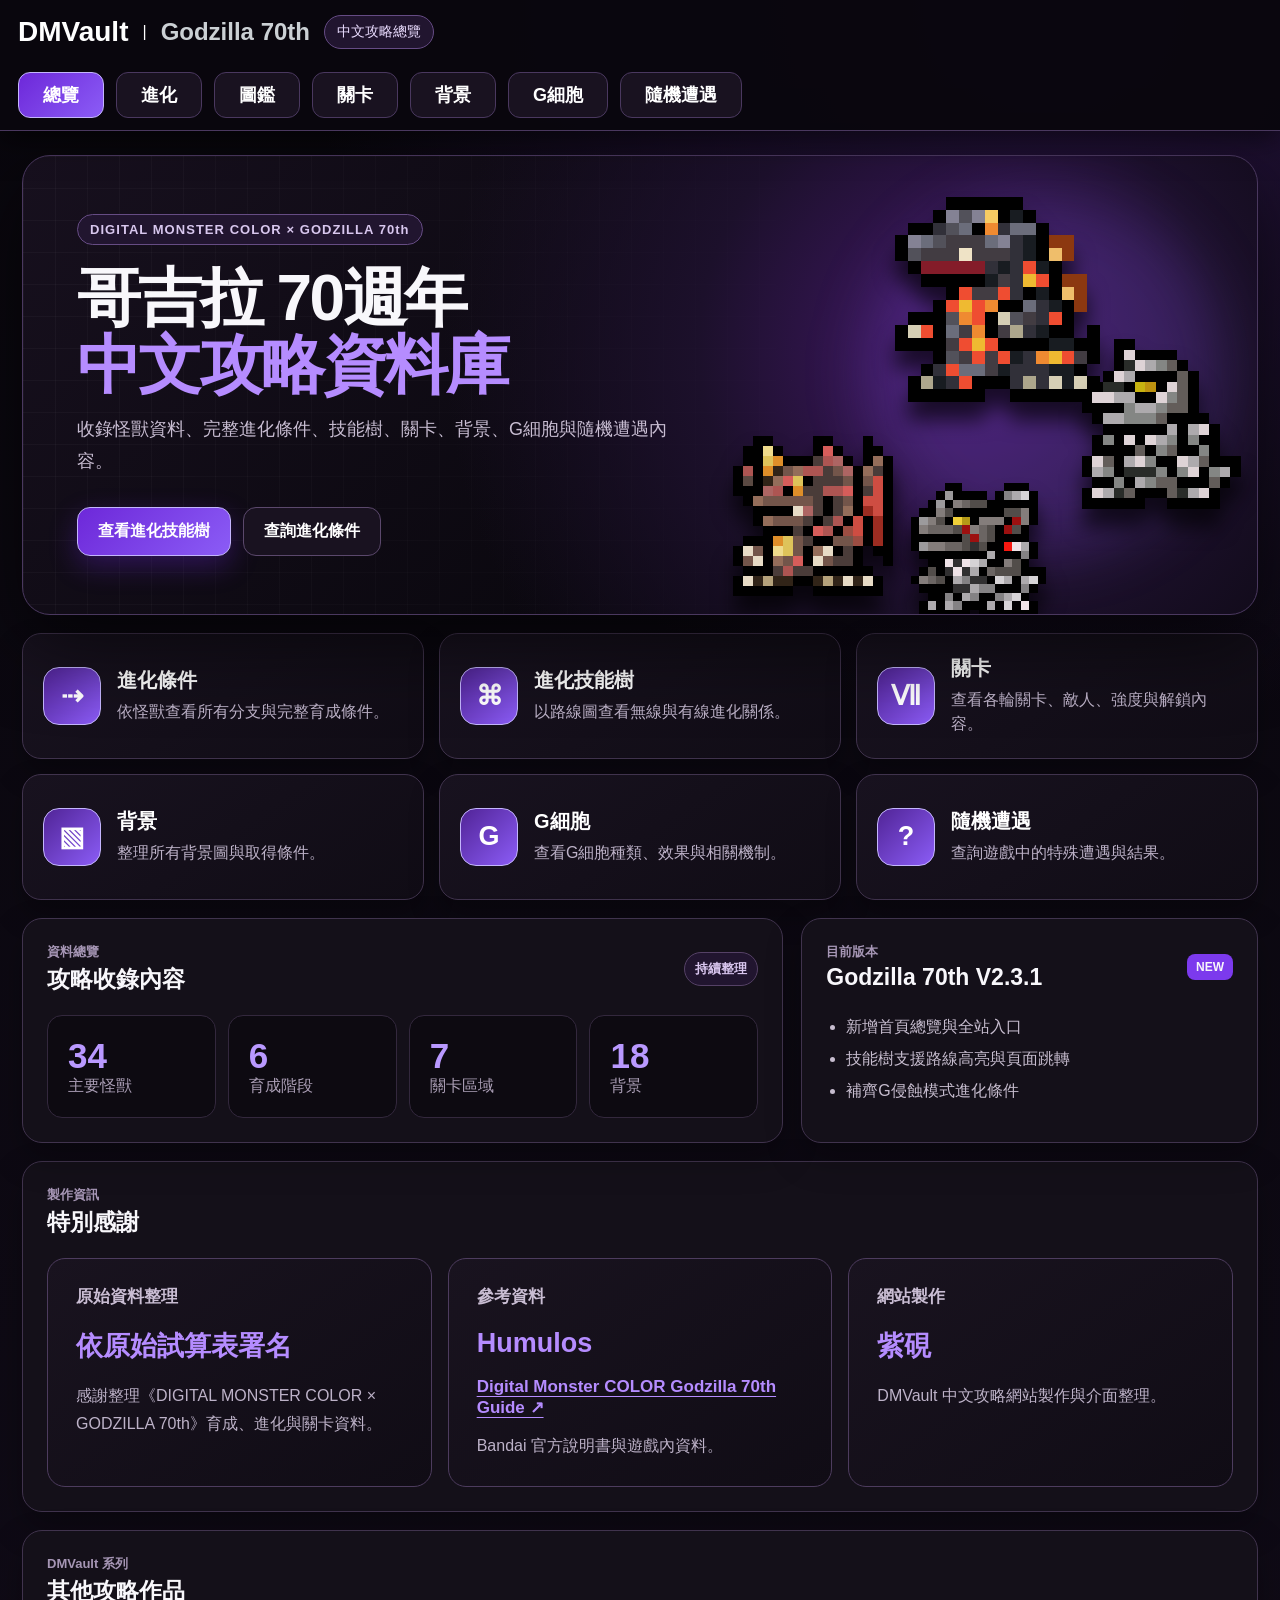
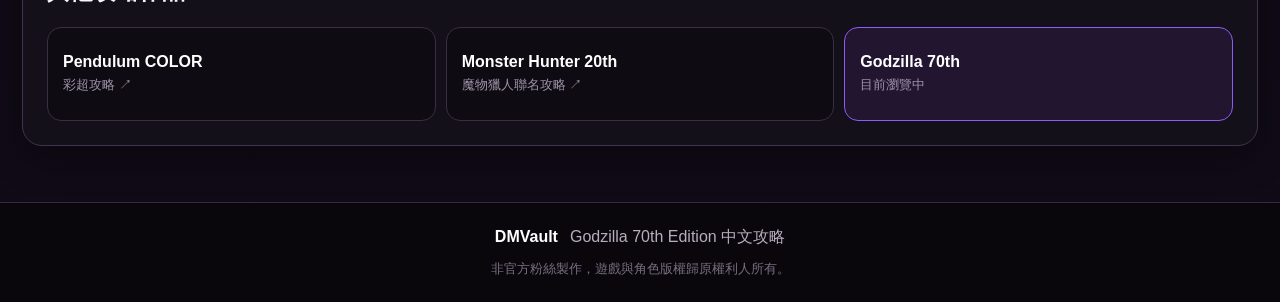
==== commit bcad930c: "V2.3.1" ====
--- a/index.html
+++ b/index.html
@@ -52,20 +52,40 @@
       </div>
     </article>
     <article class="panel update-panel">
-      <div class="panel-heading"><div><span>目前版本</span><h2>Godzilla 70th V2.3</h2></div><b>NEW</b></div>
+      <div class="panel-heading"><div><span>目前版本</span><h2>Godzilla 70th V2.3.1</h2></div><b>NEW</b></div>
       <ul><li>新增首頁總覽與全站入口</li><li>技能樹支援路線高亮與頁面跳轉</li><li>補齊G侵蝕模式進化條件</li></ul>
     </article>
   </section>
 
-  <section class="info-grid">
-    <article class="panel credit-panel">
-      <div class="panel-heading"><div><span>製作資訊</span><h2>作者與資料</h2></div></div>
-      <dl><div><dt>網站製作</dt><dd>紫硯</dd></div><div><dt>資料提供</dt><dd>依原始試算表署名</dd></div><div><dt>專案</dt><dd>DMVault</dd></div></dl>
-    </article>
-    <article class="panel links-panel">
-      <div class="panel-heading"><div><span>DMVault 系列</span><h2>其他攻略作品</h2></div></div>
-      <div class="project-links"><span class="project-link disabled"><b>Pendulum COLOR</b><small>彩超攻略</small></span><span class="project-link disabled"><b>Monster Hunter 20th</b><small>魔物獵人聯名攻略</small></span><span class="project-link current"><b>Godzilla 70th</b><small>目前瀏覽中</small></span></div>
-    </article>
+  <section class="thanks-section panel">
+    <div class="panel-heading"><div><span>製作資訊</span><h2>特別感謝</h2></div></div>
+    <div class="thanks-grid">
+      <article class="thanks-card">
+        <h3>原始資料整理</h3>
+        <strong>依原始試算表署名</strong>
+        <p>感謝整理《DIGITAL MONSTER COLOR × GODZILLA 70th》育成、進化與關卡資料。</p>
+      </article>
+      <article class="thanks-card">
+        <h3>參考資料</h3>
+        <strong>Humulos</strong>
+        <a href="https://humulos.com/digimon/dmgz/" target="_blank" rel="noopener noreferrer">Digital Monster COLOR Godzilla 70th Guide ↗</a>
+        <p>Bandai 官方說明書與遊戲內資料。</p>
+      </article>
+      <article class="thanks-card">
+        <h3>網站製作</h3>
+        <strong>紫硯</strong>
+        <p>DMVault 中文攻略網站製作與介面整理。</p>
+      </article>
+    </div>
+  </section>
+
+  <section class="panel links-panel series-panel">
+    <div class="panel-heading"><div><span>DMVault 系列</span><h2>其他攻略作品</h2></div></div>
+    <div class="project-links">
+      <a class="project-link" href="https://yanbol2001.github.io/DMVault-Pendulum-COLOR/?version=v1#view=home" target="_blank" rel="noopener noreferrer"><b>Pendulum COLOR</b><small>彩超攻略 ↗</small></a>
+      <a class="project-link" href="https://yanbol2001.github.io/DMVault_MH20th/evolution/index.html" target="_blank" rel="noopener noreferrer"><b>Monster Hunter 20th</b><small>魔物獵人聯名攻略 ↗</small></a>
+      <span class="project-link current"><b>Godzilla 70th</b><small>目前瀏覽中</small></span>
+    </div>
   </section>
 </main>
 <footer class="overview-footer"><strong>DMVault</strong><span>Godzilla 70th Edition 中文攻略</span><small>非官方粉絲製作，遊戲與角色版權歸原權利人所有。</small></footer>
--- a/overview.css
+++ b/overview.css
@@ -1,2 +1,4 @@
 
 *{box-sizing:border-box}.overview-page{margin:0;background:#0b0810;color:#f8f7fb;font-family:"Noto Sans TC","Microsoft JhengHei",sans-serif}.overview-main{width:min(1440px,100%);margin:auto;padding:24px 22px 56px}.hero-card{position:relative;min-height:410px;display:grid;grid-template-columns:minmax(0,1.15fr) minmax(420px,.85fr);overflow:hidden;border:1px solid #4a385f;border-radius:28px;background:radial-gradient(circle at 76% 42%,#421868 0,#1c102b 27%,transparent 53%),linear-gradient(135deg,#17101e,#09070d 66%);box-shadow:0 28px 80px #0009}.hero-card:before{content:"";position:absolute;inset:0;background-image:linear-gradient(#ffffff08 1px,transparent 1px),linear-gradient(90deg,#ffffff08 1px,transparent 1px);background-size:32px 32px;mask-image:linear-gradient(90deg,#000,transparent 75%)}.hero-copy{position:relative;z-index:3;padding:58px 54px}.eyebrow{display:inline-block;color:#d8c7ee;border:1px solid #664c84;background:#21152f;padding:7px 12px;border-radius:999px;font-size:13px;font-weight:800;letter-spacing:.08em}.hero-copy h1{margin:20px 0 15px;font-size:clamp(38px,5vw,72px);line-height:1.04;letter-spacing:-.04em}.hero-copy h1 span{color:#b58cff}.hero-copy p{max-width:700px;margin:0;color:#c8bdd2;font-size:18px;line-height:1.8}.hero-actions{display:flex;gap:12px;flex-wrap:wrap;margin-top:29px}.hero-actions a{color:#fff;text-decoration:none;border:1px solid #5b486c;background:#191220;padding:13px 20px;border-radius:13px;font-weight:800}.hero-actions a.primary{background:linear-gradient(135deg,#6d28d9,#8b5cf6);border-color:#c4b5fd;box-shadow:0 10px 28px #6d28d955}.hero-actions a:hover{transform:translateY(-2px)}.hero-monsters{position:relative;min-height:410px;z-index:2}.hero-glow{position:absolute;width:360px;height:360px;border-radius:50%;right:6%;top:8%;background:#8b5cf633;filter:blur(30px)}.monster{position:absolute;z-index:2;width:150px;height:150px;object-fit:contain;image-rendering:pixelated;filter:drop-shadow(0 18px 10px #000a)}.m1{right:30%;top:9%;width:205px;height:205px}.m2{right:3%;top:40%;width:170px;height:170px}.m3{left:0;bottom:4%;width:160px;height:160px}.m4{left:34%;bottom:-1%;width:135px;height:135px}.quick-grid{display:grid;grid-template-columns:repeat(3,minmax(0,1fr));gap:15px;margin-top:18px}.quick-card{display:flex;align-items:center;gap:16px;min-height:126px;color:#fff;text-decoration:none;background:linear-gradient(145deg,#18121f,#100c15);border:1px solid #40334d;border-radius:19px;padding:20px;transition:.18s;box-shadow:0 14px 30px #0004}.quick-card:hover{transform:translateY(-4px);border-color:#9c76cd;background:linear-gradient(145deg,#21162d,#130e1a)}.card-icon{flex:0 0 58px;height:58px;border-radius:16px;display:grid;place-items:center;background:linear-gradient(135deg,#512497,#8b5cf6);border:1px solid #c4b5fd;font-size:27px;font-weight:900}.quick-card h2{margin:0 0 6px;font-size:20px}.quick-card p{margin:0;color:#bdb2c8;line-height:1.55}.dashboard-grid,.info-grid{display:grid;grid-template-columns:1.25fr .75fr;gap:18px;margin-top:18px}.info-grid{grid-template-columns:.8fr 1.2fr}.panel{background:#141019;border:1px solid #40334d;border-radius:20px;padding:24px;box-shadow:0 15px 35px #0004}.panel-heading{display:flex;align-items:center;justify-content:space-between;gap:16px;margin-bottom:20px}.panel-heading span{display:block;color:#a696b5;font-size:13px;font-weight:800}.panel-heading h2{margin:3px 0 0;font-size:23px}.status-dot{color:#d9c6ef!important;border:1px solid #554166;padding:7px 10px;border-radius:999px;background:#21152f}.update-panel .panel-heading b{font-size:12px;background:#7c3aed;padding:6px 9px;border-radius:8px}.stats-grid{display:grid;grid-template-columns:repeat(4,1fr);gap:12px}.stats-grid div{background:#0d0a11;border:1px solid #33283d;border-radius:15px;padding:20px}.stats-grid strong{display:block;font-size:35px;color:#b999ff}.stats-grid span{color:#aa9eb5}.update-panel ul{margin:0;padding-left:20px;color:#c7bdcf;line-height:2}.credit-panel dl{margin:0}.credit-panel dl div{display:flex;justify-content:space-between;gap:20px;padding:13px 0;border-top:1px solid #2e2635}.credit-panel dt{color:#998da5}.credit-panel dd{margin:0;font-weight:800}.project-links{display:grid;grid-template-columns:repeat(3,1fr);gap:10px}.project-link{display:flex;flex-direction:column;min-height:94px;justify-content:center;padding:15px;border:1px solid #392e43;border-radius:14px;background:#0e0b12}.project-link b{font-size:16px}.project-link small{color:#9f92aa;margin-top:5px}.project-link.current{border-color:#8b5cf6;background:#21152f}.project-link.disabled{opacity:.75}.overview-footer{display:flex;align-items:center;justify-content:center;gap:12px;flex-wrap:wrap;border-top:1px solid #352a40;background:#09070c;color:#b8adbf;padding:24px}.overview-footer strong{color:#fff}.overview-footer small{width:100%;text-align:center;color:#786e80}@media(max-width:900px){.overview-main{padding:14px 12px 40px}.hero-card{grid-template-columns:1fr;min-height:auto}.hero-copy{padding:38px 28px 30px}.hero-monsters{min-height:275px}.m1{right:34%;top:0}.m2{right:8%;top:34%}.m3{left:8%;bottom:0}.m4{left:38%;bottom:-8%}.quick-grid{grid-template-columns:repeat(2,1fr)}.dashboard-grid,.info-grid{grid-template-columns:1fr}.project-links{grid-template-columns:1fr 1fr 1fr}}@media(max-width:560px){.hero-copy h1{font-size:39px}.hero-copy p{font-size:16px}.hero-monsters{min-height:225px}.monster{transform:scale(.76)}.m1{right:26%;top:-16%}.m2{right:-5%;top:24%}.m3{left:-8%;bottom:-10%}.m4{left:31%;bottom:-15%}.quick-grid{grid-template-columns:1fr}.quick-card{min-height:105px}.stats-grid{grid-template-columns:repeat(2,1fr)}.project-links{grid-template-columns:1fr}.overview-footer{font-size:13px}}
+
+.thanks-section{margin-top:18px}.thanks-grid{display:grid;grid-template-columns:repeat(3,minmax(0,1fr));gap:16px}.thanks-card{min-height:220px;padding:26px 28px;border:1px solid #4d3c5e;border-radius:18px;background:linear-gradient(145deg,#19131f,#100c15)}.thanks-card h3{margin:0 0 20px;color:#c9bdd3;font-size:17px}.thanks-card strong{display:block;margin-bottom:18px;color:#b58cff;font-size:27px}.thanks-card p{margin:14px 0 0;color:#bdb2c8;line-height:1.75}.thanks-card a{display:inline-block;color:#b58cff;font-size:17px;font-weight:800;text-decoration:underline;text-underline-offset:4px}.series-panel{margin-top:18px}.project-link{text-decoration:none;color:#fff;transition:.18s}.project-link:not(.current):hover{transform:translateY(-3px);border-color:#9c76cd;background:#1b1324}.project-link:not(.current):hover small{color:#cab5e8}@media(max-width:900px){.thanks-grid{grid-template-columns:1fr}.thanks-card{min-height:auto}}
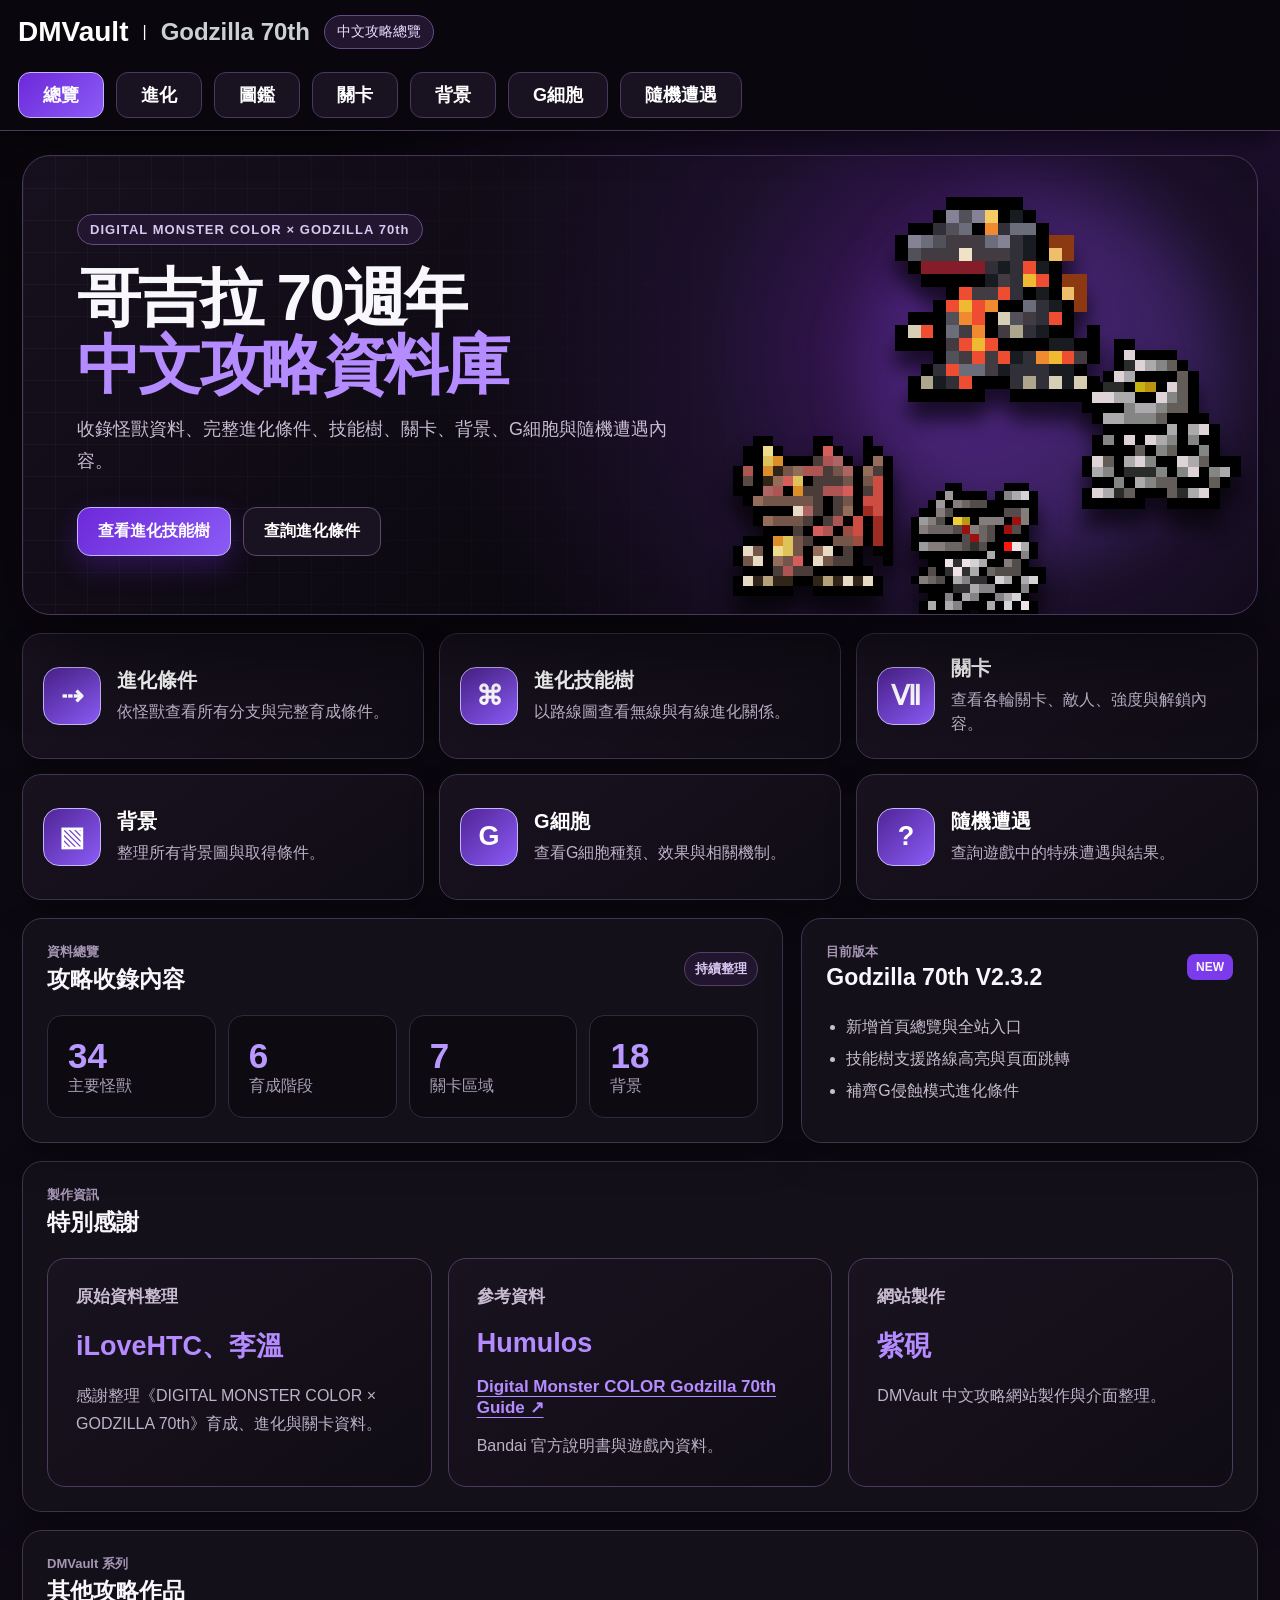
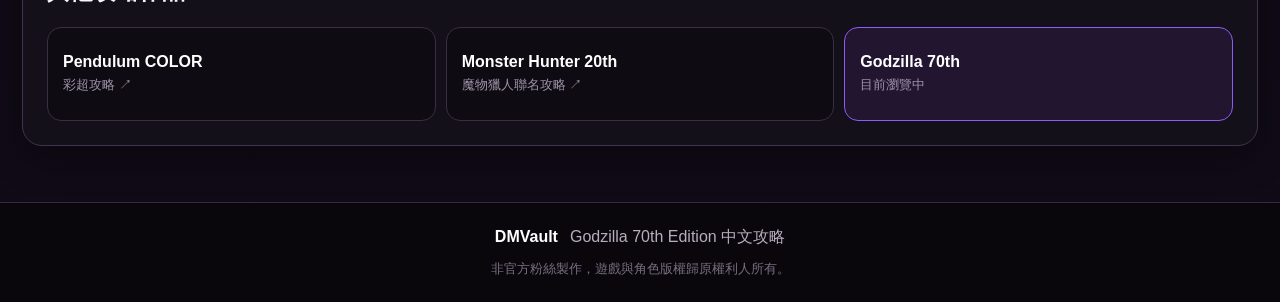
==== commit 08c350b8: "V2.3.2" ====
--- a/index.html
+++ b/index.html
@@ -52,7 +52,7 @@
       </div>
     </article>
     <article class="panel update-panel">
-      <div class="panel-heading"><div><span>目前版本</span><h2>Godzilla 70th V2.3.1</h2></div><b>NEW</b></div>
+      <div class="panel-heading"><div><span>目前版本</span><h2>Godzilla 70th V2.3.2</h2></div><b>NEW</b></div>
       <ul><li>新增首頁總覽與全站入口</li><li>技能樹支援路線高亮與頁面跳轉</li><li>補齊G侵蝕模式進化條件</li></ul>
     </article>
   </section>
@@ -62,7 +62,7 @@
     <div class="thanks-grid">
       <article class="thanks-card">
         <h3>原始資料整理</h3>
-        <strong>依原始試算表署名</strong>
+        <strong>iLoveHTC、李溫</strong>
         <p>感謝整理《DIGITAL MONSTER COLOR × GODZILLA 70th》育成、進化與關卡資料。</p>
       </article>
       <article class="thanks-card">
